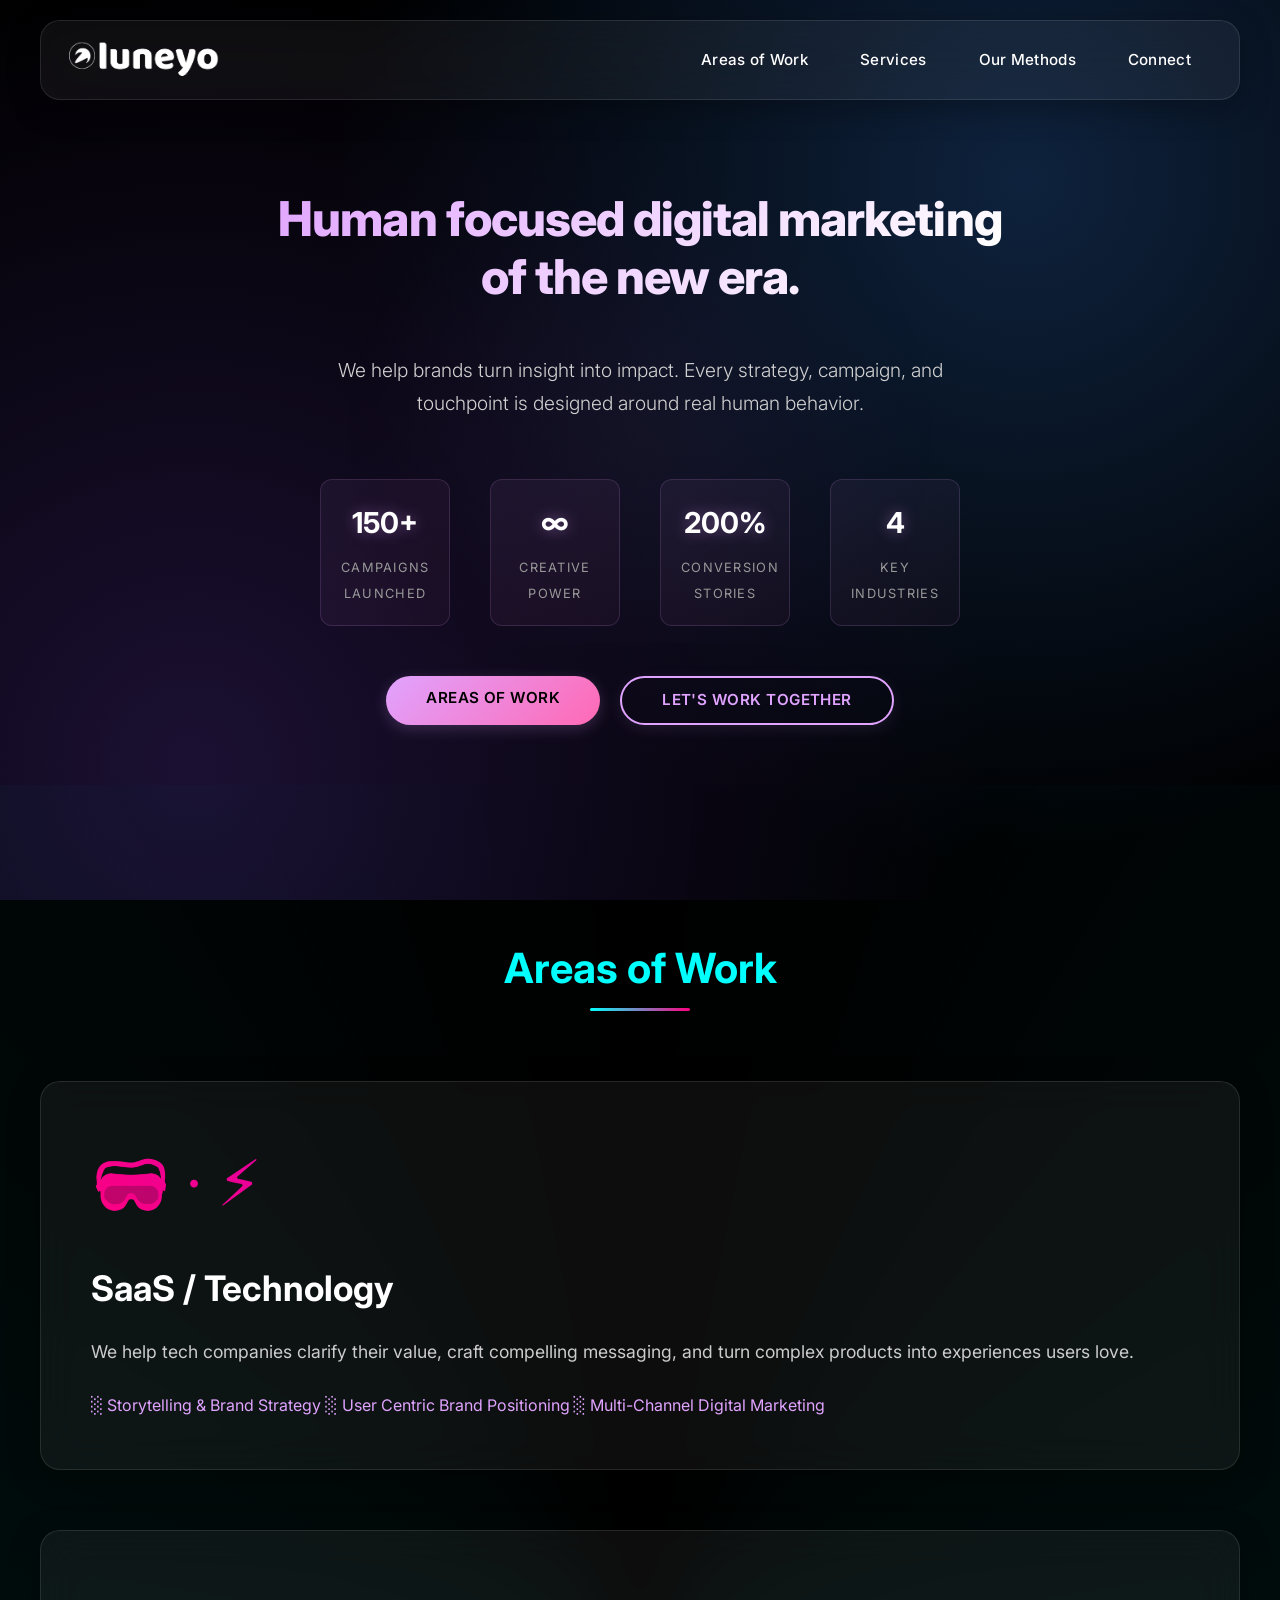
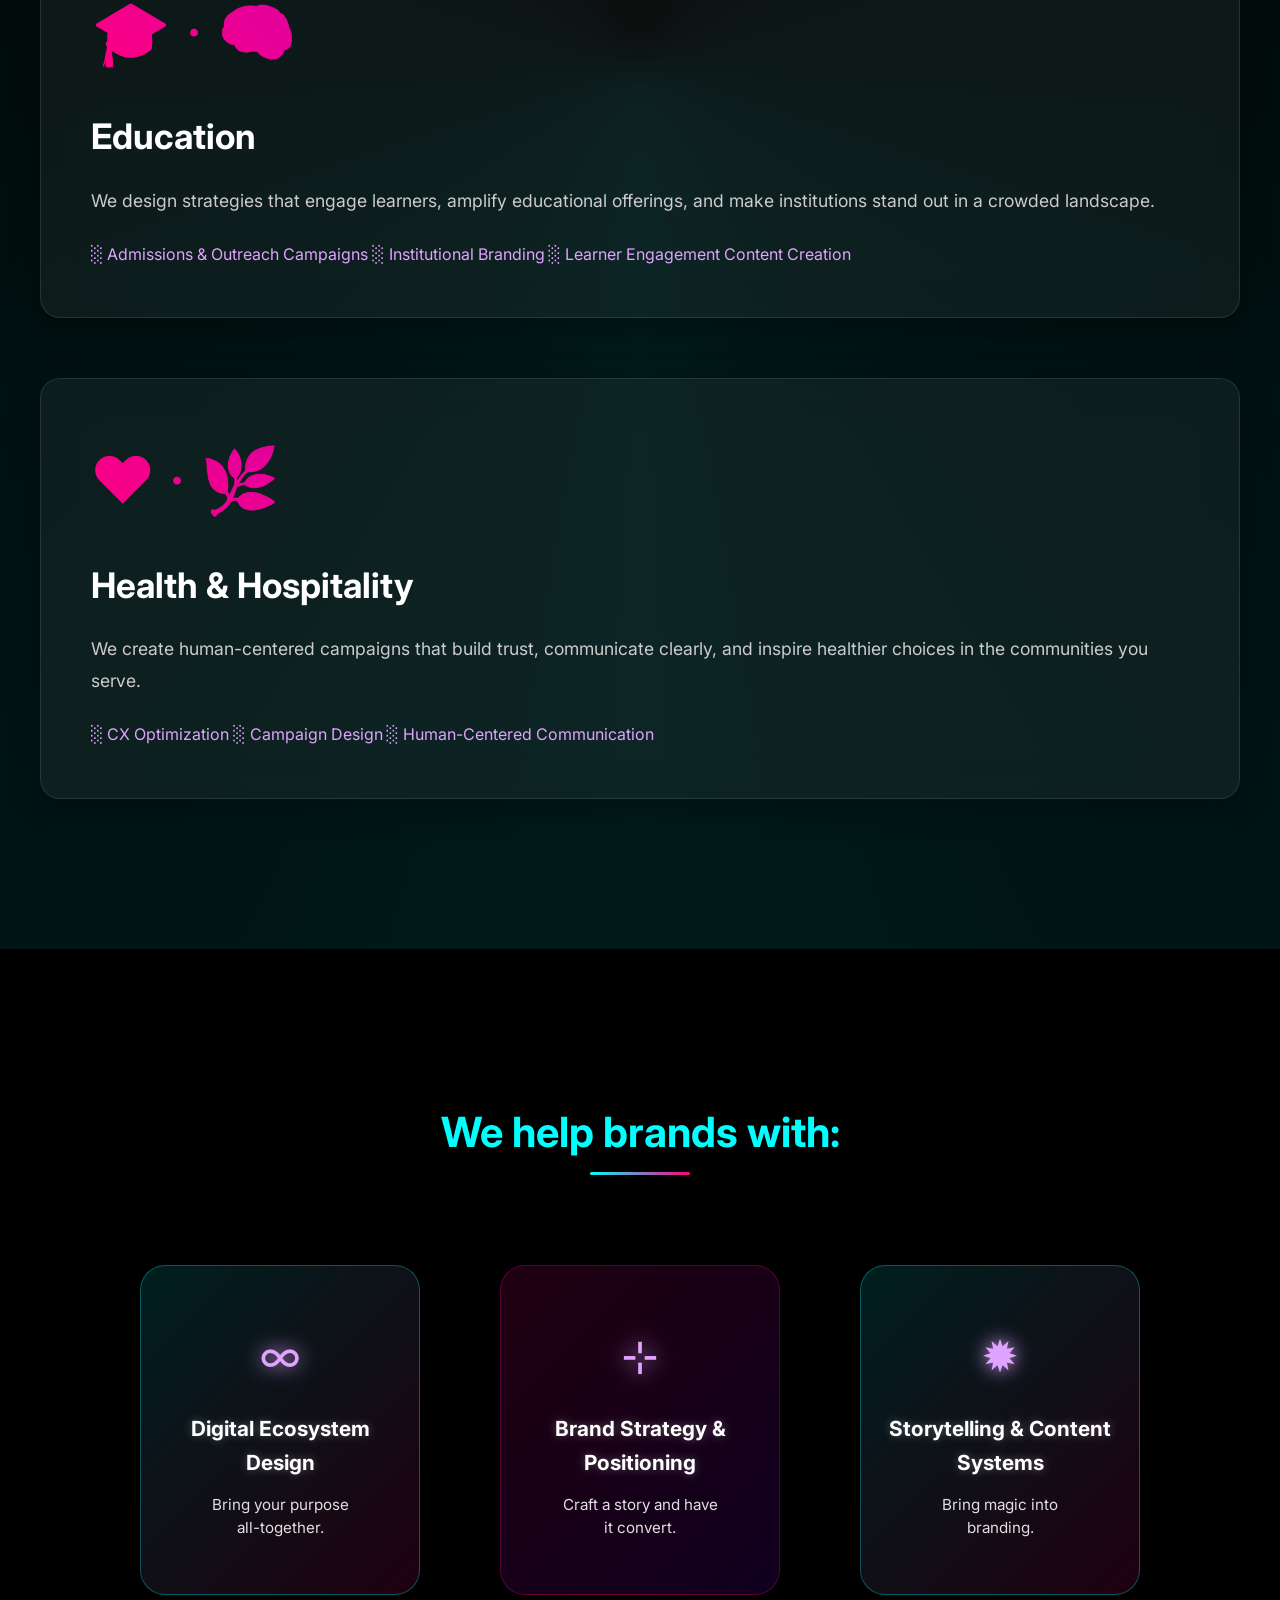
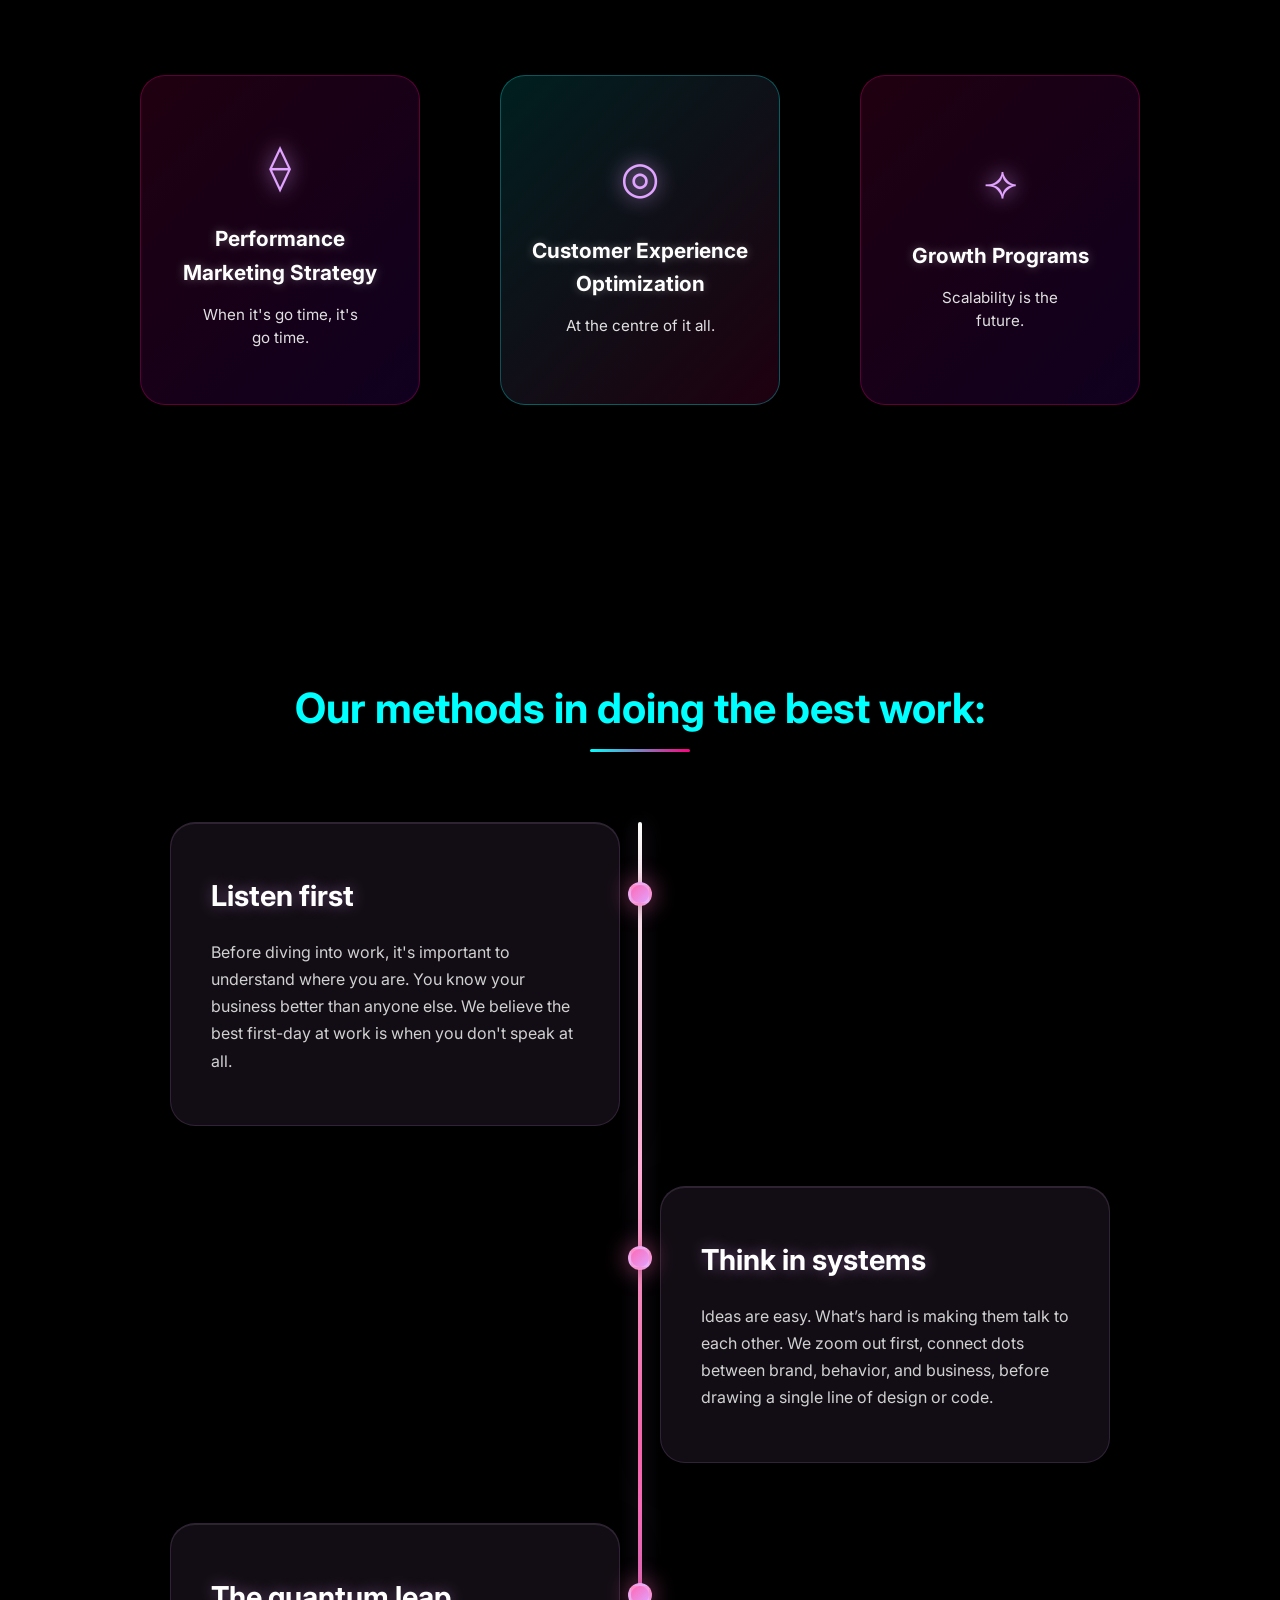
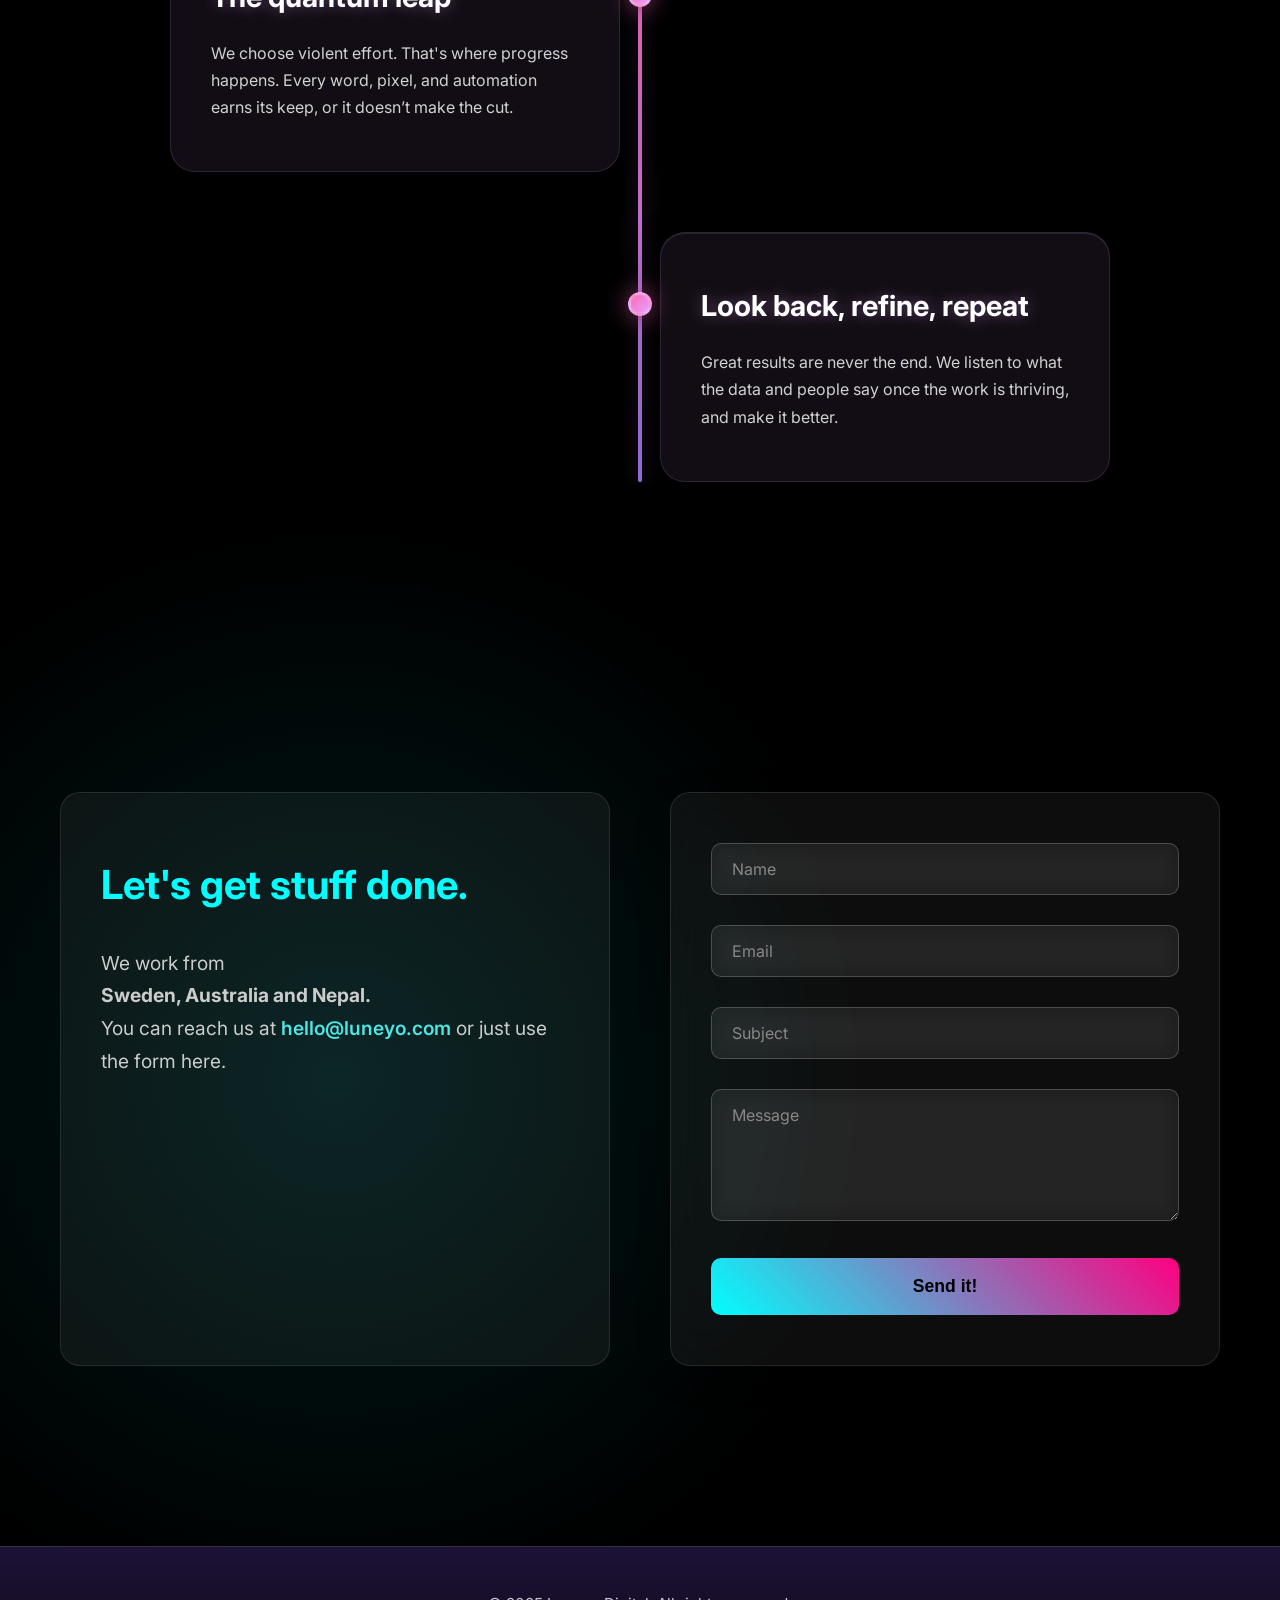
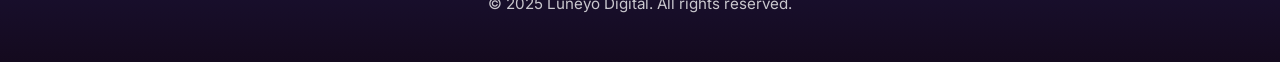
==== index.html @ 195b7a07 "Changed width size and top padding for hero section" ====
<!DOCTYPE html>
<html lang="en">
<head>
    <meta charset="UTF-8">
    <meta name="viewport" content="width=device-width, initial-scale=1.0">
    <title>Luneyo Digital</title>
    <link rel="icon" type="image/png" href="images/luneyo-logomark.png">
    <link rel="preconnect" href="https://fonts.googleapis.com">
    <link rel="preconnect" href="https://fonts.gstatic.com" crossorigin>
    <link href="https://fonts.googleapis.com/css2?family=Inter:wght@300;400;500;600;700;800&display=swap" rel="stylesheet">
    <link href="luneyo-css.css" rel="stylesheet">
<!--

    <style>
       
    </style>
</head>
<body>
    <!-- Epic Neural Background -->
    <div class="neural-background"></div>
    

    <!-- Header -->
    <header class="glass">
        <nav>
           <a href="#home" class="logo">
    <img src="images/Luneyowhite-logo.png" alt="Luneyo Logo" class="logo-icon">
</a>
            <ul class="nav-links">
                <li><a href="#features">Areas of Work</a></li>
                <li><a href="#showcase">Services</a></li>
                <li><a href="#timeline">Our Methods</a></li>
                <li><a href="#contact">Connect</a></li>
</ul>
            </ul>
            <div class="mobile-menu-toggle">
                <div class="hamburger-line"></div>
                <div class="hamburger-line"></div>
                <div class="hamburger-line"></div>
            </div>
        </nav>
        <div class="mobile-nav">
            <a href="#features">Neural</a>
            <a href="#showcase">Matrix</a>
            <a href="#timeline">Evolution</a>
            <a href="#contact">Connect</a>
            <a href="https://example.com" target="_blank" class="external-link">External</a>
        </div>
    </header>

    <!-- Section 1: Hero -->
    <section class="hero" id="home">
        <div class="hero-content">
            <h1>Human focused digital marketing of the new era.</h1>
            
            <div class="hero-description">
                <p>
We help brands turn insight into impact. Every strategy, campaign, and touchpoint is designed around real human behavior.</p>
            </div>

            <div class="hero-stats">
                <div class="hero-stat">
                    <span class="hero-stat-number">150+</span>
                    <span class="hero-stat-label">Campaigns Launched</span>
                </div>
                <div class="hero-stat">
                    <span class="hero-stat-number">∞</span>
                    <span class="hero-stat-label">Creative Power</span>
                </div>
                <div class="hero-stat">
                    <span class="hero-stat-number">200%</span>
                    <span class="hero-stat-label">Conversion Stories</span>
                </div>
                <div class="hero-stat">
                    <span class="hero-stat-number">4</span>
                    <span class="hero-stat-label">Key Industries</span>
                </div>
            </div>
            
            <div class="cta-buttons">
                <a href="#features" class="cta-button">Areas of Work</a>
                <a href="#showcase" class="cta-button secondary">Let's Work Together</a>
            </div>
        </div>
    </section>

    <!-- Section 2: Diagonal Features -->
    <section class="features" id="features">
        <div class="features-container">
            <h2 class="section-title">Areas of Work</h2>
            <div class="diagonal-grid">
                <div class="feature-row">
                    <div class="feature-content glass">
                        <div class="feature-icon">🥽 · ⚡</div>
                        <h3>SaaS / Technology</h3>
                        <p>We help tech companies clarify their value, craft compelling messaging, and turn complex products into experiences users love.</p>
<br>
░ Storytelling & Brand Strategy
░ User Centric Brand Positioning
░ Multi-Channel Digital Marketing</p>
                    </div>
                </div>
                
                <div class="feature-row">
                    <div class="feature-content glass">
                        <div class="feature-icon">🎓 · 🧠</div>
                        <h3>Education</h3>
                        <p>We design strategies that engage learners, amplify educational offerings, and make institutions stand out in a crowded landscape.</p>
<br>
░ Admissions & Outreach Campaigns
░ Institutional Branding
░ Learner Engagement Content Creation</p>
                    </div>
                </div>
                
                <div class="feature-row">
                    <div class="feature-content glass">
                        <div class="feature-icon">❤️ · 🌿</div>
                        <h3>Health & Hospitality</h3>
                        <p>We create human-centered campaigns that build trust, communicate clearly, and inspire healthier choices in the communities you serve.</p>
                    <br>
░ CX Optimization
░ Campaign Design
░ Human-Centered Communication</p>
                    </div>
                </div>
            </div>
        </div>
    </section>

    <!-- Section 3: Hexagonal Showcase -->
    <section class="showcase" id="showcase">
        <h2 class="section-title">We help brands with:</h2>
        <div class="hexagon-container">
            <div class="hexagon">
                <div class="hexagon-inner glass">
                    <div class="hexagon-icon">∞</div>
                    <h4>Digital Ecosystem Design</h4>
                    <p>Bring your purpose all-together.</p>
                </div>
            </div>
            <div class="hexagon">
                <div class="hexagon-inner glass">
                    <div class="hexagon-icon">⊹</div>
                    <h4>Brand Strategy & Positioning</h4>
                    <p>Craft a story and have it convert.</p>
                </div>
            </div>
            <div class="hexagon">
                <div class="hexagon-inner glass">
                    <div class="hexagon-icon">✹</div>
                    <h4>Storytelling & Content Systems</h4>
                    <p>Bring magic into branding.</p>
                </div>
            </div>
            <div class="hexagon">
                <div class="hexagon-inner glass">
                    <div class="hexagon-icon">⟠</div>
                    <h4>Performance Marketing Strategy</h4>
                    <p>When it's go time, it's go time.</p>
                </div>
            </div>
            <div class="hexagon">
                <div class="hexagon-inner glass">
                    <div class="hexagon-icon">◎</div>
                    <h4>Customer Experience Optimization</h4>
                    <p>At the centre of it all.</p>
                </div>
            </div>
            <div class="hexagon">
                <div class="hexagon-inner glass">
                    <div class="hexagon-icon">⟢</div>
                    <h4>Growth Programs</h4>
                    <p>Scalability is the future.</p>
                </div>
            </div>
        </div>
    </section>

    <!-- Section 4: Timeline -->
    <section class="timeline" id="timeline">
        <h2 class="section-title">Our methods in doing the best work:</h2>
        <div class="timeline-container">
            <div class="timeline-line"></div>
            
            <div class="timeline-item">
                <div class="timeline-content glass">
                    <div class="timeline-year">Listen first</div>
                
                    <p>Before diving into work, it's important to understand where you are. You know your business better than anyone else. We believe the best first-day at work is when you don't speak at all.</p>
                </div>
                <div class="timeline-dot"></div>
            </div>
            
            <div class="timeline-item">
                <div class="timeline-content glass">
                    <div class="timeline-year">Think in systems</div>
                    <p>Ideas are easy. What’s hard is making them talk to each other. We zoom out first, connect dots between brand, behavior, and business, before drawing a single line of design or code.</p>
                </div>
                <div class="timeline-dot"></div>
            </div>
            
            <div class="timeline-item">
                <div class="timeline-content glass">
                    <div class="timeline-year">The quantum leap</div>
                    <p>We choose violent effort. That's where progress happens. Every word, pixel, and automation earns its keep, or it doesn’t make the cut.</p>
                </div>
                <div class="timeline-dot"></div>
            </div>
            
            <div class="timeline-item">
                <div class="timeline-content glass">
                    <div class="timeline-year">Look back, refine, repeat</div>
                    <p>Great results are never the end. We listen to what the data and people say once the work is thriving, and make it better.</p>
                </div>
                <div class="timeline-dot"></div>
            </div>
        </div>
    </section>

  <!-- Contact -->
  <section class="contact" id="contact">
    <div class="contact-container">
      
      <div class="contact-info glass">
        <h3>Let's get stuff done.</h3>
        <p>
          We work from <br><b>Sweden, Australia and Nepal.</b><br>
          You can reach us at 
          <b><a href="mailto:hello@luneyo.com" style="color:#4ee5e5;text-decoration:none;font-weight:600;">hello@luneyo.com</a></b> 
          or just use the form here.
        </p>
      </div>

      <div class="contact-form glass">
        <form id="contactForm" action="https://formsubmit.co/hello@luneyo.com" method="POST">
          <input type="hidden" name="_captcha" value="false">
          <input type="hidden" name="_template" value="table">
          <input type="hidden" name="_subject" value="New Message from Luneyo Website">

          <div class="form-group">
            <input type="text" name="name" placeholder="Name" required>
          </div>
          <div class="form-group">
            <input type="email" name="email" placeholder="Email" required>
          </div>
          <div class="form-group">
            <input type="text" name="subject" placeholder="Subject">
          </div>
          <div class="form-group">
            <textarea name="message" rows="5" placeholder="Message" required></textarea>
          </div>

          <button type="submit" class="submit-btn">Send it!</button>
        </form>

        <p id="thankYouMessage" style="display:none;margin-top:20px;color:#00ffff;font-weight:500;">
          Thank you for messaging us. We'll get back to you as fast as we can.
        </p>
      </div>
    </div>
  </section>

  <!-- Footer -->
  <footer class="clean-footer">
    <p>&copy; 2025 Luneyo Digital. All rights reserved.</p>
  </footer>

  <script src="luneyo-scripts.js"></script>

  <script>
    const form = document.getElementById("contactForm");
    const thankYou = document.getElementById("thankYouMessage");
    const sendBtn = document.querySelector(".submit-btn");

    form.addEventListener("submit", async (e) => {
      e.preventDefault();
      const data = new FormData(form);
      const action = form.getAttribute("action");
      const glassPanel = form.closest(".glass");

      // Pulse animation
      glassPanel.classList.add("pulse");
      setTimeout(() => glassPanel.classList.remove("pulse"), 400);

      try {
        await fetch(action, { method: "POST", body: data });
        form.reset();
        form.style.visibility = "hidden";
        form.style.opacity = "0";
        thankYou.style.display = "block";

        // Revert back after 5 seconds
        setTimeout(() => {
          thankYou.style.display = "none";
          form.style.visibility = "visible";
          form.style.opacity = "1";
        }, 5000);
      } catch (err) {
        sendBtn.innerHTML = "Error. Try again.";
        setTimeout(() => (sendBtn.innerHTML = "Send it!"), 3000);
      }
    });
  </script>
</body>
</html>
---- luneyo-css.css ----
@charset "utf-8";
/* CSS Document */
 * {
     margin: 0;
     padding: 0;
     box-sizing: border-box;
}
 body {
     font-family: 'Inter', 'Segoe UI', -apple-system, BlinkMacSystemFont, system-ui, sans-serif;
     background: #000;
     color: #e0a3ff;
     overflow-x: hidden;
     min-height: 100vh;
     font-weight: 400;
     line-height: 1.6;
     -webkit-font-smoothing: antialiased;
     -moz-osx-font-smoothing: grayscale;
}
/* Enhanced background colors - Purple/Pink/Green palette */
 .neural-background {
     position: fixed;
     top: 0;
     left: 0;
     width: 100%;
     height: 100%;
     z-index: -2;
     background: radial-gradient(circle at 15% 85%, rgba(30, 18, 56, 0.9) 0%, transparent 60%),
            radial-gradient(circle at 80% 20%, rgba(16, 38, 68, 0.9) 0%, transparent 55%),
            linear-gradient(135deg, #000000 0%, #000000 40%, #000000 100%);

     animation: backgroundPulse 14s ease-in-out infinite;
}
 @keyframes backgroundPulse {
     0%, 100% {
         filter: brightness(0.9) saturate(1.4) hue-rotate(0deg);
    }
     33% {
         filter: brightness(1.1) saturate(1.7) hue-rotate(15deg);
    }
     66% {
         filter: brightness(1.0) saturate(1.5) hue-rotate(-10deg);
    }
}
/* Floating geometric shapes */
 .geometric-shapes {
     position: fixed;
     top: 0;
     left: 0;
     width: 100%;
     height: 100%;
     z-index: -1;
     overflow: hidden;
}
 .shape {
     position: absolute;
     border: 1px solid rgba(0, 255, 255, 0.3);
     animation: floatShape 20s linear infinite;
}
 .shape:nth-child(1) {
     width: 100px;
     height: 100px;
     left: 10%;
     animation-delay: 0s;
     border-color: rgba(255, 105, 180, 0.4);
}
 .shape:nth-child(2) {
     width: 60px;
     height: 60px;
     left: 70%;
     animation-delay: -5s;
     border-radius: 50%;
     border-color: rgba(147, 112, 219, 0.4);
}
 .shape:nth-child(3) {
     width: 80px;
     height: 80px;
     left: 30%;
     animation-delay: -10s;
     transform: rotate(45deg);
     border-color: rgba(224, 163, 255, 0.4);
}
 .shape:nth-child(4) {
     width: 120px;
     height: 120px;
     left: 50%;
     animation-delay: -15s;
     clip-path: polygon(50% 0%, 0% 100%, 100% 100%);
     background: linear-gradient(45deg, rgba(255, 105, 180, 0.1), transparent);
}
 @keyframes floatShape {
     from {
         transform: translateY(100vh) rotate(0deg);
         opacity: 0;
    }
     10%, 90% {
         opacity: 1;
    }
     to {
         transform: translateY(-100px) rotate(360deg);
         opacity: 0;
    }
}
/* Neural network lines */
 .neural-lines {
     position: fixed;
     top: 0;
     left: 0;
     width: 100%;
     height: 100%;
     z-index: -1;
}
 .neural-line {
     position: absolute;
     background: linear-gradient(90deg, transparent, #00ffff, transparent);
     height: 1px;
     animation: neuralPulse 3s ease-in-out infinite;
}
 .neural-line:nth-child(1) {
     top: 20%;
     left: 0;
     width: 100%;
     background: linear-gradient(90deg, transparent, #e0a3ff, transparent);
     animation-delay: 0s;
}
 .neural-line:nth-child(2) {
     top: 60%;
     left: 0;
     width: 100%;
     background: linear-gradient(90deg, transparent, #ff69b4, transparent);
     animation-delay: -1s;
}
 .neural-line:nth-child(3) {
     top: 40%;
     left: 0;
     width: 100%;
     background: linear-gradient(90deg, transparent, #9370db, transparent);
     animation-delay: -2s;
}
 @keyframes neuralPulse {
     0%, 100% {
         opacity: 0.2;
         transform: scaleX(0.5);
    }
     50% {
         opacity: 1;
         transform: scaleX(1);
    }
}
/* Glassmorphism styles */
 .glass {
     background: rgba(255, 255, 255, 0.05);
     backdrop-filter: blur(20px);
     border: 1px solid rgba(255, 255, 255, 0.1);
     border-radius: 20px;
     box-shadow: 0 8px 32px rgba(0, 0, 0, 0.3);
}
 .glass-strong {
     background: rgba(255, 255, 255, 0.1);
     backdrop-filter: blur(25px);
     border: 1px solid rgba(255, 255, 255, 0.2);
     border-radius: 25px;
     box-shadow: 0 12px 40px rgba(0, 0, 0, 0.4);
}
/* Enhanced Header */
 header {
     position: fixed;
     top: 20px;
     left: 50%;
     transform: translateX(-50%);
     z-index: 100;
     width: 96%;
     max-width: 1200px;
     padding: 10px 28px;
     transition: all 0.4s cubic-bezier(0.4, 0, 0.2, 1);
     background: rgba(224, 163, 255, 0.08);
     backdrop-filter: blur(25px);
     border: 1px solid rgba(224, 163, 255, 0.15);
     border-radius: 25px;
     box-shadow: 0 8px 32px rgba(0, 0, 0, 0.3), inset 0 1px 0 rgba(255, 255, 255, 0.1);
}
 header.scrolled {
     background: rgba(224, 163, 255, 0.12);
     backdrop-filter: blur(30px);
     border-color: rgba(224, 163, 255, 0.2);
     box-shadow: 0 12px 40px rgba(0, 0, 0, 0.4), inset 0 1px 0 rgba(255, 255, 255, 0.15), 0 0 0 1px rgba(224, 163, 255, 0.1);
}
 nav {
     display: flex;
     justify-content: space-between;
     align-items: center;
}
 .logo {
     display: flex;
     align-items: center;
     gap: 12px;
     font-size: 28px;
     font-weight: bold;
     background: linear-gradient(45deg, #e0a3ff, #ff69b4);
     -webkit-background-clip: text;
     background-clip: text;
     -webkit-text-fill-color: transparent;
     text-decoration: none;
     animation: logoGlow 3s ease-in-out infinite;
     transition: all 0.3s ease;
}
 .logo:hover {
     transform: scale(1.05);
}
 .logo-icon {
     width: 150px;
     height: auto;
     margin-top: 6px;
}
 @keyframes logoGlow {
     0%, 100% {
         filter: drop-shadow(0 0 10px #e0a3ff);
    }
     50% {
         filter: drop-shadow(0 0 20px #ff69b4);
    }
}
 .nav-links {
     display: flex;
     list-style: none;
     gap: 12px;
}
 .nav-links a {
     color: #ffffff;
     text-decoration: none;
     transition: all 0.4s cubic-bezier(0.4, 0, 0.2, 1);
     position: relative;
     padding: 12px 20px;
     border-radius: 15px;
     font-size: 0.95rem;
     font-weight: 500;
     letter-spacing: 0.02em;
}
 .nav-links a.active {
     color: #e0a3ff;
     background: linear-gradient(135deg, rgba(224, 163, 255, 0.15), rgba(255, 105, 180, 0.1));
     box-shadow: 0 0 20px rgba(224, 163, 255, 0.4), inset 0 1px 0 rgba(255, 255, 255, 0.2), 0 4px 15px rgba(224, 163, 255, 0.2);
     border: 1px solid rgba(224, 163, 255, 0.3);
     text-shadow: 0 0 10px rgba(224, 163, 255, 0.8);
     transform: translateY(-1px);
}
 .nav-links a.active::after {
     content: '';
     position: absolute;
     top: -2px;
     left: -2px;
     right: -2px;
     bottom: -2px;
     background: linear-gradient(45deg, #e0a3ff, #ff69b4, #9370db, #e0a3ff);
     background-size: 400% 400%;
     border-radius: 17px;
     z-index: -2;
     animation: borderGlow 3s ease infinite;
}
.nav-links a.external-link::after {
    content: " ↗";
    font-size: 0.8em;
    vertical-align: super;
}
 @keyframes borderGlow {
     0% {
         background-position: 0% 50%;
    }
     50% {
         background-position: 100% 50%;
    }
     100% {
         background-position: 0% 50%;
    }
}
/* Mobile Menu */
 .mobile-menu-toggle {
     display: none;
     flex-direction: column;
     cursor: pointer;
     padding: 8px;
     border-radius: 8px;
     background: rgba(255, 255, 255, 0.05);
     border: 1px solid rgba(255, 255, 255, 0.1);
     transition: all 0.3s ease;
}
 .mobile-menu-toggle:hover {
     background: rgba(224, 163, 255, 0.1);
     box-shadow: 0 0 15px rgba(224, 163, 255, 0.3);
}
/* Mobile menu active state */
.mobile-nav a.active {
    background: linear-gradient(135deg, rgba(224, 163, 255, 0.2), rgba(255, 105, 180, 0.15));
    color: #e0a3ff;
    border: 1px solid rgba(224, 163, 255, 0.4);
    box-shadow: 
        0 0 25px rgba(224, 163, 255, 0.3),
        inset 0 1px 0 rgba(255, 255, 255, 0.1);
    transform: translateY(-2px);
    text-shadow: 0 0 10px rgba(224, 163, 255, 0.6);
}
 .hamburger-line {
     width: 25px;
     height: 3px;
     background: linear-gradient(45deg, #e0a3ff, #ff69b4);
     margin: 3px 0;
     border-radius: 2px;
     transition: all 0.3s ease;
}
 .mobile-menu-toggle.active .hamburger-line:nth-child(1) {
     transform: rotate(45deg) translate(9px, 9px);
}
 .mobile-menu-toggle.active .hamburger-line:nth-child(2) {
     opacity: 0;
}
 .mobile-menu-toggle.active .hamburger-line:nth-child(3) {
     transform: rotate(-45deg) translate(7px, -6px);
}
 .mobile-nav {
     position: fixed;
     top: 90px;
     left: 50%;
     transform: translateX(-50%);
     width: 90%;
     max-width: 400px;
     background: rgba(0, 0, 0, 0.95);
     backdrop-filter: blur(25px);
     border: 1px solid rgba(255, 255, 255, 0.2);
     border-radius: 20px;
     padding: 30px;
     display: none;
     flex-direction: column;
     gap: 20px;
     box-shadow: 0 20px 60px rgba(0, 0, 0, 0.8);
}
 .mobile-nav.active {
     display: flex;
     animation: slideDown 0.3s ease-out;
}
 @keyframes slideDown {
     from {
         opacity: 0;
         transform: translateX(-50%) translateY(-20px);
    }
     to {
         opacity: 1;
         transform: translateX(-50%) translateY(0);
    }
}
 .mobile-nav a {
     color: #ffffff;
     text-decoration: none;
     padding: 15px 20px;
     border-radius: 12px;
     background: rgba(255, 255, 255, 0.05);
     border: 1px solid rgba(255, 255, 255, 0.1);
     text-align: center;
     font-size: 1.1rem;
     transition: all 0.3s ease;
}
 .mobile-nav a:hover {
     background: rgba(224, 163, 255, 0.1);
     color: #e0a3ff;
     box-shadow: 0 0 20px rgba(224, 163, 255, 0.3);
     transform: translateY(-2px);
}
/* Section 1: Modern Redesigned Hero */
 .hero {
     display: flex;
     align-items: center;
     justify-content: center;
     text-align: center;
     position: relative;
     overflow: hidden;
}
 .hero::before {
     content: '';
     position: absolute;
     top: 50%;
     left: 50%;
     width: 60%;
     height: 60%;
     background: radial-gradient(circle, rgba(224, 163, 255, 0.04) 0%, transparent 70%);
     transform: translate(-50%, -50%);
     animation: heroGlow 10s ease-in-out infinite;
     z-index: -1;
}
 @keyframes heroGlow {
     0%, 100% {
         transform: translate(-50%, -50%) scale(1) rotate(0deg);
         opacity: 0.6;
    }
     50% {
         transform: translate(-50%, -50%) scale(1.3) rotate(180deg);
         opacity: 1;
    }
}
 .hero-content {
     max-width: 850px;
     padding: 60px 40px;
	 margin-top: 50px;
     animation: heroAppear 2.5s ease-out;
     position: relative;
     background: none;
     backdrop-filter: none;
     border: none;
     box-shadow: none;
     border-radius: 0;
}
 @keyframes heroAppear {
     from {
         opacity: 0;
         transform: translateY(60px) scale(0.96);
    }
     to {
         opacity: 1;
         transform: translateY(0) scale(1);
    }
}
 .hero-subtitle {
     font-size: 0.9rem;
     color: #e0a3ff;
     margin-bottom: 25px;
     opacity: 0;
     animation: slideInFromLeft 1.2s ease 0.3s forwards;
     text-transform: uppercase;
     letter-spacing: 0.4em;
     position: relative;
     display: inline-block;
     font-weight: 300;
}
 .hero-subtitle::before, .hero-subtitle::after {
     content: '';
     position: absolute;
     top: 50%;
     width: 40px;
     height: 1px;
     background: linear-gradient(90deg, transparent, #e0a3ff, transparent);
     animation: linePulse 3s ease infinite;
}
 .hero-subtitle::before {
     left: -60px;
}
 .hero-subtitle::after {
     right: -60px;
}
 @keyframes linePulse {
     0%, 100% {
         opacity: 0.4;
         transform: scaleX(0.8);
    }
     50% {
         opacity: 1;
         transform: scaleX(1.2);
    }
}
 @keyframes slideInFromLeft {
     from {
         opacity: 0;
         transform: translateX(-40px);
    }
     to {
         opacity: 1;
         transform: translateX(0);
    }
}
 .hero h1 {
     font-size: clamp(2rem, 5vw, 3rem);
     margin-bottom: 30px;
     background: linear-gradient(135deg, #e0a3ff 0%, #ffffff 30%, #ffffff 60%, #e0a3ff 100%);
     background-size: 300% 300%;
     -webkit-background-clip: text;
     background-clip: text;
     -webkit-text-fill-color: transparent;
     animation: modernGradient 8s ease infinite;
     line-height: 1.1;
     letter-spacing: -0.02em;
     font-weight: 800;
     text-shadow: none;
     opacity: 0;
     animation: slideInFromRight 1.2s ease 0.6s forwards, modernGradient 8s ease 0.6s infinite;
      line-height: 1.22;            /* more headroom for descenders */
  padding-bottom: 0.15em;       /* tiny buffer below text line */
  overflow: visible;            /* make sure the element itself can show it */
  transform: translateZ(0);     /* nudge WebKit to re-rasterize properly */
  -webkit-text-stroke: 0 transparent; /* reduces rare clipping with bg-clip */
}
 @keyframes modernGradient {
     0% {
         background-position: 0% 50%;
    }
     50% {
         background-position: 100% 50%;
    }
     100% {
         background-position: 0% 50%;
    }
}
 @keyframes slideInFromRight {
     from {
         opacity: 0;
         transform: translateX(40px);
    }
     to {
         opacity: 1;
         transform: translateX(0);
    }
}
 .hero-description {
     max-width: 700px;
     margin: 40px auto 50px;
     opacity: 0;
     animation: fadeInScale 1.2s ease 0.9s forwards;
     text-align: center;
}
 .hero-description p {
     font-size: 1.2rem;
     color: #d1d1d1;
     line-height: 1.7;
     margin-bottom: 0;
     font-weight: 300;
}
 @keyframes fadeInScale {
     from {
         opacity: 0;
         transform: scale(0.95);
    }
     to {
         opacity: 1;
         transform: scale(1);
    }
}
 .hero-stats {
     display: grid;
     grid-template-columns: repeat(auto-fit, minmax(120px, 1fr));
     gap: 40px;
     margin: 60px auto 50px;
     max-width: 640px;
     opacity: 0;
     animation: slideUpStagger 1.2s ease 1.2s forwards;
}
 .hero-stat {
     text-align: center;
     position: relative;
     padding: 20px;
     background: linear-gradient(135deg, rgba(224, 163, 255, 0.06), rgba(255, 105, 180, 0.04));
     border: 1px solid rgba(224, 163, 255, 0.15);
     border-radius: 12px;
     transition: all 0.4s cubic-bezier(0.4, 0, 0.2, 1);
     backdrop-filter: blur(10px);
}
 .hero-stat:hover {
     transform: translateY(-8px) scale(1.05);
     border-color: rgba(255, 105, 180, 0.3);
     box-shadow: 0 20px 40px rgba(224, 163, 255, 0.1);
}
 .hero-stat-number {
     font-size: 1.8rem;
     font-weight: 700;
     color: #ffffff;
     display: block;
     text-shadow: 0 0 15px rgba(224, 163, 255, 0.4);
     margin-bottom: 8px;
}
 .hero-stat-label {
     font-size: 0.8rem;
     color: #999;
     text-transform: uppercase;
     letter-spacing: 0.1em;
     font-weight: 400;
}
 @keyframes slideUpStagger {
     from {
         opacity: 0;
         transform: translateY(30px);
    }
     to {
         opacity: 1;
         transform: translateY(0);
    }
}
 .cta-buttons {
     display: flex;
     gap: 20px;
     justify-content: center;
     flex-wrap: wrap;
     opacity: 0;
     animation: buttonSlideUp 1.2s ease 1.5s forwards;
}
 @keyframes buttonSlideUp {
     from {
         opacity: 0;
         transform: translateY(20px);
    }
     to {
         opacity: 1;
         transform: translateY(0);
    }
}
 .cta-button {
     display: inline-block;
     padding: 10px 40px;
     background: linear-gradient(135deg, #e0a3ff, #ff69b4);
     color: #000;
     text-decoration: none;
     border-radius: 50px;
     font-weight: 600;
     font-size: 0.95rem;
     transition: all 0.4s cubic-bezier(0.4, 0, 0.2, 1);
     position: relative;
     overflow: hidden;
     text-transform: uppercase;
     letter-spacing: 0.03em;
     box-shadow: 0 4px 15px rgba(224, 163, 255, 0.2);
}
 .cta-button.secondary {
     background: transparent;
     border: 2px solid #e0a3ff;
     color: #e0a3ff;
     box-shadow: 0 4px 15px rgba(224, 163, 255, 0.1);
}
 .cta-button:hover {
     transform: translateY(-4px) scale(1.02);
     box-shadow: 0 12px 30px rgba(224, 163, 255, 0.3);
}
 .cta-button.secondary:hover {
     background: rgba(224, 163, 255, 0.08);
     box-shadow: 0 12px 30px rgba(224, 163, 255, 0.2);
}
/* Section 2: Diagonal Features */
 .features {
     padding: 150px 0;
     position: relative;
     overflow: hidden;
}
 .features::before {
     content: '';
     position: absolute;
     top: -50%;
     left: -50%;
     width: 200%;
     height: 200%;
     background: conic-gradient(from 0deg, transparent, rgba(0, 255, 255, 0.1), transparent);
     animation: rotate 20s linear infinite;
     z-index: -1;
}
 @keyframes rotate {
     from {
         transform: rotate(0deg);
    }
     to {
         transform: rotate(360deg);
    }
}
 .section-title {
     text-align: center;
     font-size: clamp(1.6rem, 3.8vw, 2.6rem);
     margin-bottom: 80px;
     color: #00ffff;
     position: relative;
}
 .section-title::after {
     content: '';
     position: absolute;
     bottom: -10px;
     left: 50%;
     transform: translateX(-50%);
     width: 100px;
     height: 3px;
     background: linear-gradient(90deg, #00ffff, #ff0080);
     border-radius: 2px;
}
 .features-container {
     max-width: 1240px;
     margin: 0 auto;
     padding: 0 20px;
}
 .diagonal-grid {
     display: flex;
     flex-direction: column;
     gap: 60px;
}
 .feature-row {
     display: flex;
     align-items: center;
     gap: 80px;
     position: relative;
}
 .feature-row:nth-child(even) {
     flex-direction: row-reverse;
}
 .feature-content {
     flex: 1;
     padding: 50px;
     transform: none !important;
     transition: all 0.4s ease;
}
 .feature-content:hover {
     transform: none !important;
     box-shadow: 0 30px 60px rgba(0, 255, 255, 0.2);
}
 .feature-visual {
     flex: 1;
     height: 300px;
     position: relative;
     border-radius: 20px;
     overflow: hidden;
     background-size: cover;
     background-position: center;
     background-repeat: no-repeat;
     transition: all 0.4s ease;
}
 .feature-visual:hover {
     transform: scale(1.05);
     box-shadow: 0 20px 40px rgba(224, 163, 255, 0.3);
}
 .feature-visual::before {
     content: '';
     position: absolute;
     top: 0;
     left: 0;
     right: 0;
     bottom: 0;
     background: linear-gradient(45deg, rgba(224, 163, 255, 0.1), rgba(255, 105, 180, 0.1));
     z-index: 1;
     backdrop-filter: blur(1px);
     transition: all 0.4s ease;
}
 .feature-visual:hover::before {
     background: linear-gradient(45deg, rgba(224, 163, 255, 0.2), rgba(255, 105, 180, 0.2));
}
 .feature-row:nth-child(1) .feature-visual {
     background-image: url('images/industry1.png');
}
 .feature-row:nth-child(2) .feature-visual {
     background-image: url('images/industry2.png');
}
 .feature-row:nth-child(3) .feature-visual {
     background-image: url('images/industry3.png');
}
 .feature-icon {
     font-size: 4rem;
     margin-bottom: 25px;
     background: linear-gradient(45deg, #ff0080, #8000ff);
     -webkit-background-clip: text;
     background-clip: text;
     -webkit-text-fill-color: transparent;
}
 .feature-content h3 {
     font-size: 2.2rem;
     margin-bottom: 20px;
     color: #ffffff;
}
 .feature-content p {
     font-size: 1.1rem;
     color: #cccccc;
     line-height: 1.8;
}
/* Section 3: Enhanced Hexagonal Showcase */
 .showcase {
     padding: 150px 0;
     position: relative;
}
 .hexagon-container {
     display: flex;
     justify-content: center;
     align-items: center;
     flex-wrap: wrap;
     gap: 40px;
     max-width: 1200px;
     margin: 0 auto;
     padding: 0 20px;
}
.hexagon {
    width: 280px;
    height: 330px;
    position: relative;
    margin: 20px;
    transition: all 0.4s ease;
}

.hexagon-inner {
    width: 100%;
    height: 100%;
    border-radius: 25px;
    padding: 50px 25px;
    display: flex;
    flex-direction: column;
    align-items: center;
    justify-content: center;
    text-align: center;
    overflow: hidden;
    transition: all 0.4s ease;
}

/* Glow on hover */
.hexagon:hover .hexagon-inner {
    box-shadow: 0 0 40px rgba(224, 163, 255, 0.45),
                0 0 60px rgba(255, 105, 180, 0.35);
    transform: scale(1.05);
}

.hexagon:nth-child(odd) .hexagon-inner {
    background: linear-gradient(135deg, rgba(0, 255, 255, 0.12), rgba(255, 0, 128, 0.12));
    border: 1px solid rgba(0, 255, 255, 0.3);
}
.hexagon:nth-child(even) .hexagon-inner {
    background: linear-gradient(135deg, rgba(255, 0, 128, 0.12), rgba(128, 0, 255, 0.12));
    border: 1px solid rgba(255, 0, 128, 0.3);
}

.hexagon-icon {
    font-size: 2.8rem;
    margin-bottom: 20px;
    filter: drop-shadow(0 0 10px currentColor);
    transition: all 0.4s ease;
}

.hexagon:hover .hexagon-icon {
    filter: drop-shadow(0 0 25px rgba(255, 105, 180, 0.7));
}

.hexagon h4 {
    font-size: 1.3rem;
    color: #ffffff;
    margin-bottom: 15px;
    font-weight: bold;
    text-shadow: 0 0 10px rgba(255, 255, 255, 0.3);
    transition: all 0.4s ease;
}

.hexagon p {
    font-size: 0.95rem;
    color: #e0e0e0;
    line-height: 1.5;
    max-width: 160px;
    word-wrap: break-word;
    hyphens: auto;
    transition: all 0.4s ease;
}

/* Section 4: Enhanced Timeline */
 .timeline {
     padding: 100px 0;
     position: relative;
}
 .timeline-container {
     max-width: 1100px;
     margin: 0 auto;
     position: relative;
     padding: 0 20px;
}
 .timeline-line {
     position: absolute;
     left: 50%;
     top: 0;
     bottom: 0;
     width: 4px;
     background: linear-gradient(180deg, #ffffff, #ff69b4, #9370db);
     transform: translateX(-50%);
     border-radius: 2px;
     box-shadow: 0 0 20px rgba(224, 163, 255, 0.3);
}
 .timeline-item {
     display: flex;
     justify-content: flex-end;
     padding-right: 60px;
     position: relative;
     margin-bottom: 60px;
}
 .timeline-item:nth-child(even) {
     justify-content: flex-start;
     padding-left: 60px;
     padding-right: 0;
}
 .timeline-content {
     max-width: 450px;
     padding: 50px 40px;
     position: relative;
     transform: perspective(1000px) rotateY(-5deg);
     transition: all 0.4s ease;
     background: rgba(224, 163, 255, 0.08);
     backdrop-filter: blur(25px);
     border: 1px solid rgba(224, 163, 255, 0.15);
     border-radius: 25px;
     box-shadow: 0 12px 40px rgba(0, 0, 0, 0.3), inset 0 1px 0 rgba(255, 255, 255, 0.1);
}
 .timeline-item:nth-child(even) .timeline-content {
     transform: perspective(1000px) rotateY(5deg);
}
 .timeline-content:hover {
     transform: perspective(1000px) rotateY(0deg) translateZ(20px);
     box-shadow: 0 25px 60px rgba(224, 163, 255, 0.2), 0 0 0 1px rgba(224, 163, 255, 0.2), inset 0 1px 0 rgba(255, 255, 255, 0.15);
     border-color: rgba(224, 163, 255, 0.3);
}
 .timeline-dot {
     position: absolute;
     left: 50%;
     top: 60px;
     transform: translateX(-50%);
     width: 24px;
     height: 24px;
     background: linear-gradient(135deg, #ff69b4, #e0a3ff);
     border-radius: 50%;
     box-shadow: 0 0 25px rgba(255, 105, 180, 0.6), 0 4px 15px rgba(0, 0, 0, 0.3);
     z-index: 1;
     border: 3px solid rgba(255, 255, 255, 0.2);
}
 .timeline-year {
     font-size: 1.8rem;
     color: #ffffff;
     margin-bottom: 20px;
     font-weight: bold;
     text-shadow: 0 0 15px rgba(224, 163, 255, 0.4);
}
 .timeline-content h4 {
     font-size: 1.5rem;
     color: #ffffff;
     margin-bottom: 20px;
     font-weight: 600;
}
 .timeline-content p {
     color: #d1d1d1;
     line-height: 1.7;
     font-size: 1rem;
}
/* Section 5: Contact */
 .contact {
     padding: 150px 0;
     position: relative;
}
 .contact-container {
     max-width: 1200px;
     margin: 0 auto;
     padding: 0 20px;
     display: grid;
     grid-template-columns: 1fr 1fr;
     gap: 80px;
     align-items: center;
}
 .contact-info {
     padding: 60px 40px;
     position: relative;
}
 .contact-info::before {
     content: '';
     position: absolute;
     top: -50%;
     left: -50%;
     width: 200%;
     height: 200%;
     background: radial-gradient(circle, rgba(0, 255, 255, 0.1), transparent 70%);
     animation: pulse 4s ease-in-out infinite;
     z-index: -1;
}
 @keyframes pulse {
     0%, 100% {
         transform: scale(1);
         opacity: 0.5;
    }
     50% {
         transform: scale(1.1);
         opacity: 1;
    }
}
 .contact-form {
     padding: 50px 40px;
}
 .form-group {
     margin-bottom: 30px;
     position: relative;
}
 .form-group input, .form-group textarea {
     width: 100%;
     padding: 15px 20px;
     background: rgba(255, 255, 255, 0.05);
     border: 1px solid rgba(255, 255, 255, 0.2);
     border-radius: 10px;
     color: #ffffff;
     font-family: inherit;
     font-size: 1rem;
     backdrop-filter: blur(10px);
     transition: all 0.3s ease;
}
 .form-group input:focus, .form-group textarea:focus {
     outline: none;
     border-color: #00ffff;
     box-shadow: 0 0 20px rgba(0, 255, 255, 0.3);
     background: rgba(255, 255, 255, 0.1);
}
 .form-group input::placeholder, .form-group textarea::placeholder {
     color: #888;
}
 .submit-btn {
     width: 100%;
     padding: 18px;
     background: linear-gradient(45deg, #00ffff, #ff0080);
     border: none;
     border-radius: 10px;
     color: #000;
     font-weight: bold;
     font-size: 1.1rem;
     cursor: pointer;
     transition: all 0.3s ease;
}
 .submit-btn:hover {
     transform: translateY(-3px);
     box-shadow: 0 10px 30px rgba(0, 255, 255, 0.4);
}
 .contact-info h3 {
     font-size: 2.5rem;
     color: #00ffff;
     margin-bottom: 30px;
}
 .contact-info p {
     font-size: 1.2rem;
     color: #cccccc;
     line-height: 1.7;
     margin-bottom: 30px;
}
 .social-links {
     display: flex;
     gap: 20px;
     margin-top: 40px;
}
 .social-links a {
     display: flex;
     align-items: center;
     justify-content: center;
     width: 60px;
     height: 60px;
     border-radius: 15px;
     color: #00ffff;
     text-decoration: none;
     font-size: 1.5rem;
     transition: all 0.3s ease;
     position: relative;
     overflow: hidden;
}
 .social-links a::before {
     content: '';
     position: absolute;
     top: 0;
     left: -100%;
     width: 100%;
     height: 100%;
     background: linear-gradient(90deg, transparent, rgba(0, 255, 255, 0.3), transparent);
     transition: left 0.5s ease;
}
 .social-links a:hover::before {
     left: 100%;
}
 .social-links a:hover {
     transform: translateY(-5px) scale(1.1);
     box-shadow: 0 10px 25px rgba(0, 255, 255, 0.4);
}
/* Footer */
 footer {
     text-align: center;
     padding: 60px 20px 40px;
     border-top: 1px solid rgba(224, 163, 255, 0.2);
     background: rgba(0, 0, 0, 0.5);
     backdrop-filter: blur(20px);
}
 .footer-content {
     max-width: 1200px;
     margin: 0 auto;
}
 .footer-links {
     display: flex;
     justify-content: center;
     gap: 30px;
     margin-bottom: 30px;
     flex-wrap: wrap;
}
 .footer-links a {
     color: #cccccc;
     text-decoration: none;
     font-size: 0.9rem;
     transition: all 0.3s ease;
     position: relative;
     padding: 8px 0;
}
 .footer-links a:hover {
     color: #e0a3ff;
     text-shadow: 0 0 10px rgba(224, 163, 255, 0.5);
}
 .footer-links a::after {
     content: '';
     position: absolute;
     bottom: 0;
     left: 0;
     width: 0;
     height: 1px;
     background: linear-gradient(90deg, #e0a3ff, #ff69b4);
     transition: width 0.3s ease;
}
 .footer-links a:hover::after {
     width: 100%;
}
 .footer-copyright {
     color: #888;
     font-size: 0.9rem;
     margin-bottom: 15px;
}
 .footer-design {
     color: #666;
     font-size: 0.85rem;
     margin-top: 20px;
}
 .footer-design a {
     color: #e0a3ff;
     text-decoration: none;
     transition: all 0.3s ease;
}
 .footer-design a:hover {
     color: #ff69b4;
     text-shadow: 0 0 8px rgba(255, 105, 180, 0.5);
}
/* Mobile Responsiveness */
 @media (max-width: 1024px) {
	 .feature-row {
        flex-direction: column;
        gap: 40px;
		min-height: 720px;
    }

    .feature-row:nth-child(even) {
        flex-direction: column;
    }
	.feature-content {
    	flex: 0;
	}
    .feature-visual {
        height: 250px; /* Adjust the height for mobile view */
        width: 100%;
    }
     .contact-container {
         grid-template-columns: 1fr;
         gap: 40px;
    }

     .timeline-line {
         left: 30px;
    }
     .timeline-item, .timeline-item:nth-child(even) {
         justify-content: flex-start;
         padding-left: 80px;
         padding-right: 0;
    }
     .timeline-dot {
         left: 30px;
    }
     .timeline-content {
         max-width: 100%;
    }
}

@media (max-width: 1000px) {
    .nav-links {
        display: none;
    }

    .mobile-menu-toggle {
        display: flex;
    }
}
 @media (max-width: 768px) {
     .hero-content {
         padding: 40px 20px;
    }
     .hero h1 {
         font-size: clamp(1.8rem, 8vw, 3rem);
             line-height: 1.15;
             overflow: visible;
    }
     .hero-description p {
         font-size: 1.1rem;
    }
     .hero-stats {
         grid-template-columns: repeat(2, 1fr);
         gap: 20px;
         margin: 40px auto 35px;
    }
     .hero-stat {
         padding: 15px;
    }
     .hero-stat-number {
         font-size: 1.5rem;
    }
     .hero-subtitle::before, .hero-subtitle::after {
         width: 25px;
    }
     .hero-subtitle::before {
         left: -35px;
    }
     .hero-subtitle::after {
         right: -35px;
    }
     .cta-buttons {
         flex-direction: column;
         align-items: center;
         gap: 15px;
    }
     .cta-button {
         width: 100%;
         max-width: 280px;
         text-align: center;
    }
    /* Update the existing hexagon styles for mobile */
    .hexagon {
        width: 280px;  /* Increased from 180px */
        height: 320px; /* Increased from 200px */
        margin: 30px auto; /* Center and add more spacing */
    }
    
    .hexagon-inner {
        padding: 60px 35px; /* More padding for larger content area */
    }
    
    .hexagon-icon {
        font-size: 3.5rem; /* Larger icon */
        margin-bottom: 25px;
    }
    
    .hexagon h4 {
        font-size: 1.6rem; /* Larger heading */
        margin-bottom: 20px;
    }
    
    .hexagon p {
        font-size: 1.1rem; /* Larger text */
        max-width: 200px; /* More width for text */
        line-height: 1.6;
    }
    
    .hexagon-container {
        gap: 20px; /* Reduce gap since boxes are larger */
    }
     .section-title {
         margin-bottom: 60px;
    }
     .features, .showcase, .timeline, .contact {
         padding: 80px 0;
    }
     .timeline {
         padding: 60px 0;
    }
     .footer-links {
         gap: 20px;
         margin-bottom: 25px;
    }
     .footer-links a {
         font-size: 0.85rem;
    }
}
/* Enhanced scrollbar */
 ::-webkit-scrollbar {
     width: 12px;
}
 ::-webkit-scrollbar-track {
     background: rgba(0, 0, 0, 0.8);
     border-radius: 6px;
}
 ::-webkit-scrollbar-thumb {
     background: linear-gradient(45deg, #00ffff, #ff0080);
     border-radius: 6px;
     box-shadow: 0 0 10px rgba(0, 255, 255, 0.5);
}
 ::-webkit-scrollbar-thumb:hover {
     background: linear-gradient(45deg, #ff0080, #8000ff);
     box-shadow: 0 0 15px rgba(255, 0, 128, 0.7);
}
.glass {
  position: relative;
  transition: box-shadow 0.4s ease, transform 0.3s ease;
}
.glass.pulse {
  box-shadow: 0 0 30px rgba(0, 255, 255, 0.3), inset 0 0 10px rgba(255, 0, 255, 0.2);
  transform: scale(1.02);
}
/* ---- Layout fixes for Contact + Footer ---- */

.contact {
  padding: 150px 0 100px;
  position: relative;
}

.contact-container {
  display: flex;
  flex-wrap: wrap;
  justify-content: space-between;
  align-items: stretch;
  gap: 60px;
  max-width: 1200px;
  margin: 0 auto;
  padding: 0 20px;
}

.contact-info,
.contact-form {
  flex: 1;
  min-width: 300px;
  max-width: 48%;
}

.contact-form.glass {
  height: auto;
  overflow: visible;
  position: relative;
}

#contactForm {
  transition: opacity 0.6s ease, visibility 0.6s ease;
}

/* Full-width footer fix */
.clean-footer {
  width: 100%;
  background: linear-gradient(
    180deg,
    rgba(30, 20, 60, 0.9) 0%,
    rgba(20, 10, 30, 1) 100%
  );
  color: rgba(255, 255, 255, 0.85);
  text-align: center;
  font-size: 0.95rem;
  padding: 45px 0;
  border-top: 1px solid rgba(255, 255, 255, 0.15);
  margin-top: 80px;
  clear: both;
  position: relative;
  z-index: 5;
}

.clean-footer p {
  margin: 0;
  opacity: 0.9;
}


/* Small screen alignment */
@media (max-width: 900px) {
  .contact-container {
    flex-direction: column;
  }
  .contact-info,
  .contact-form {
    max-width: 100%;
  }
}
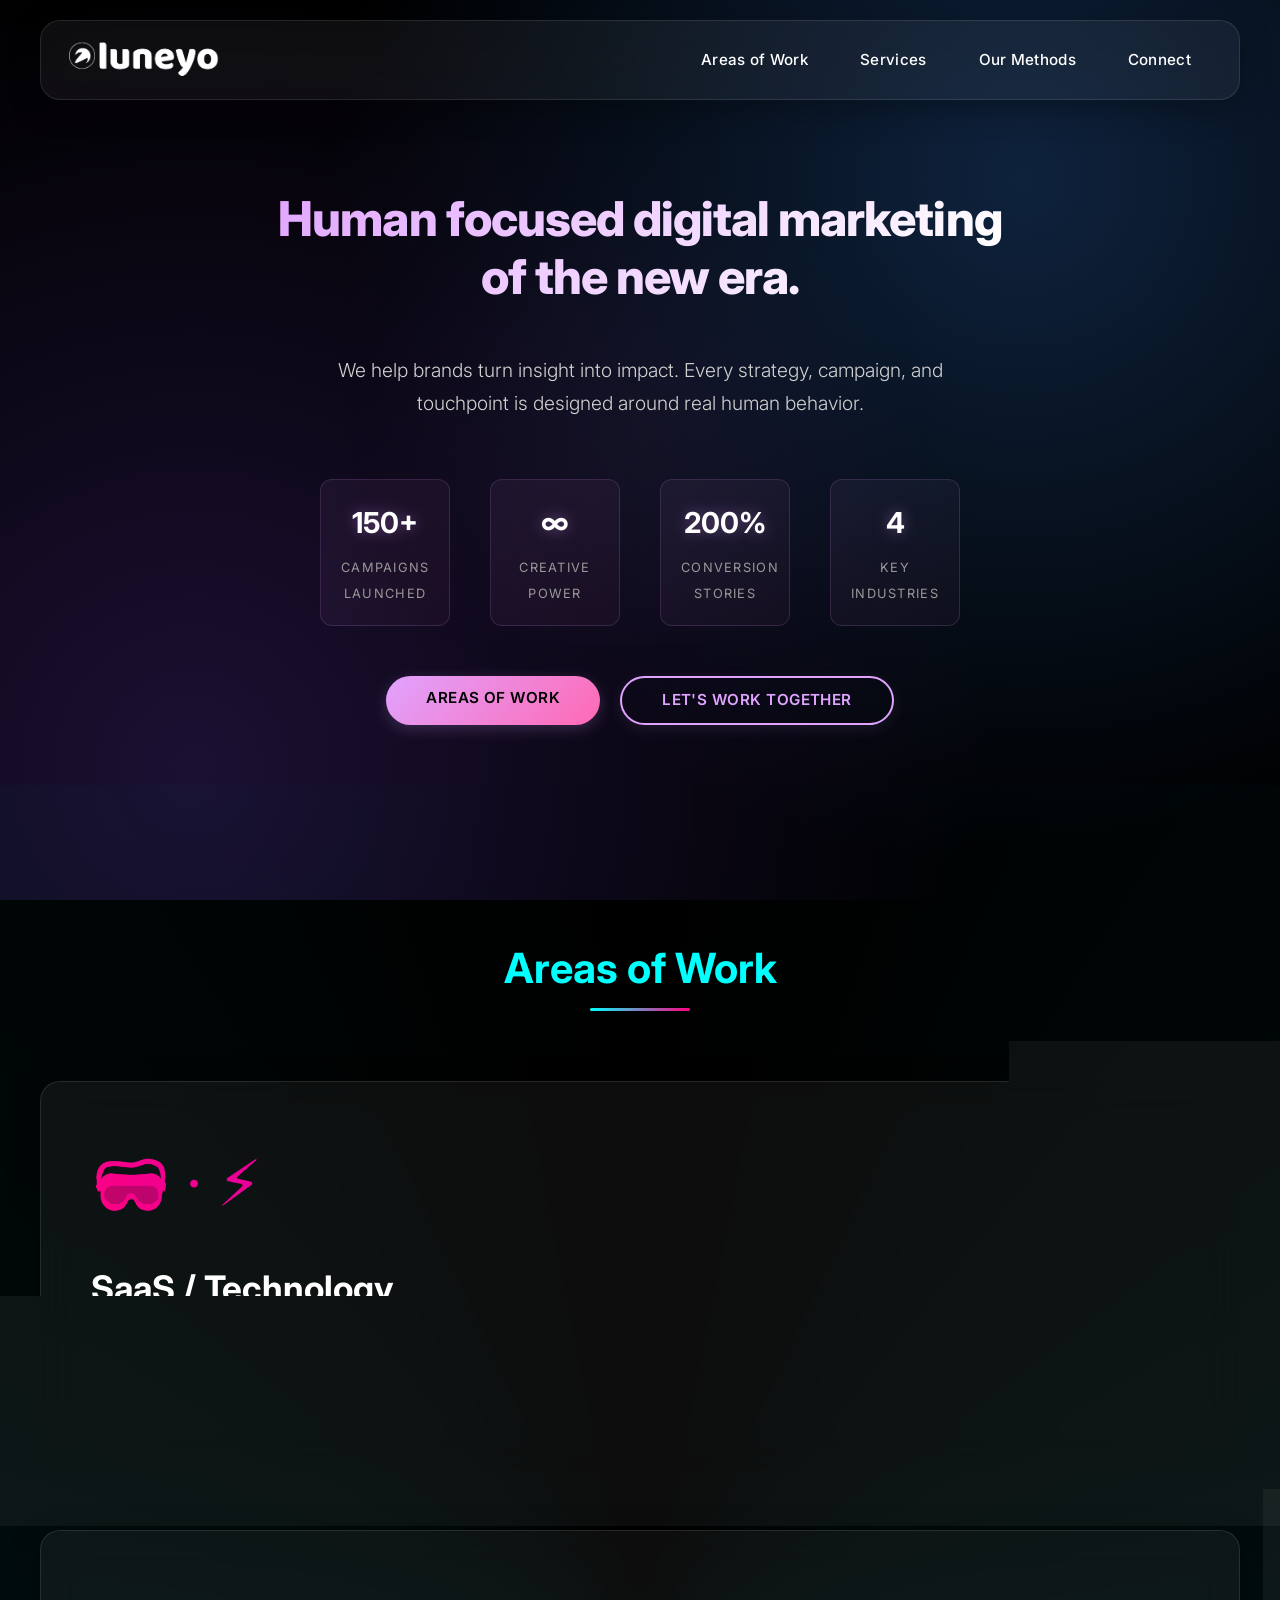
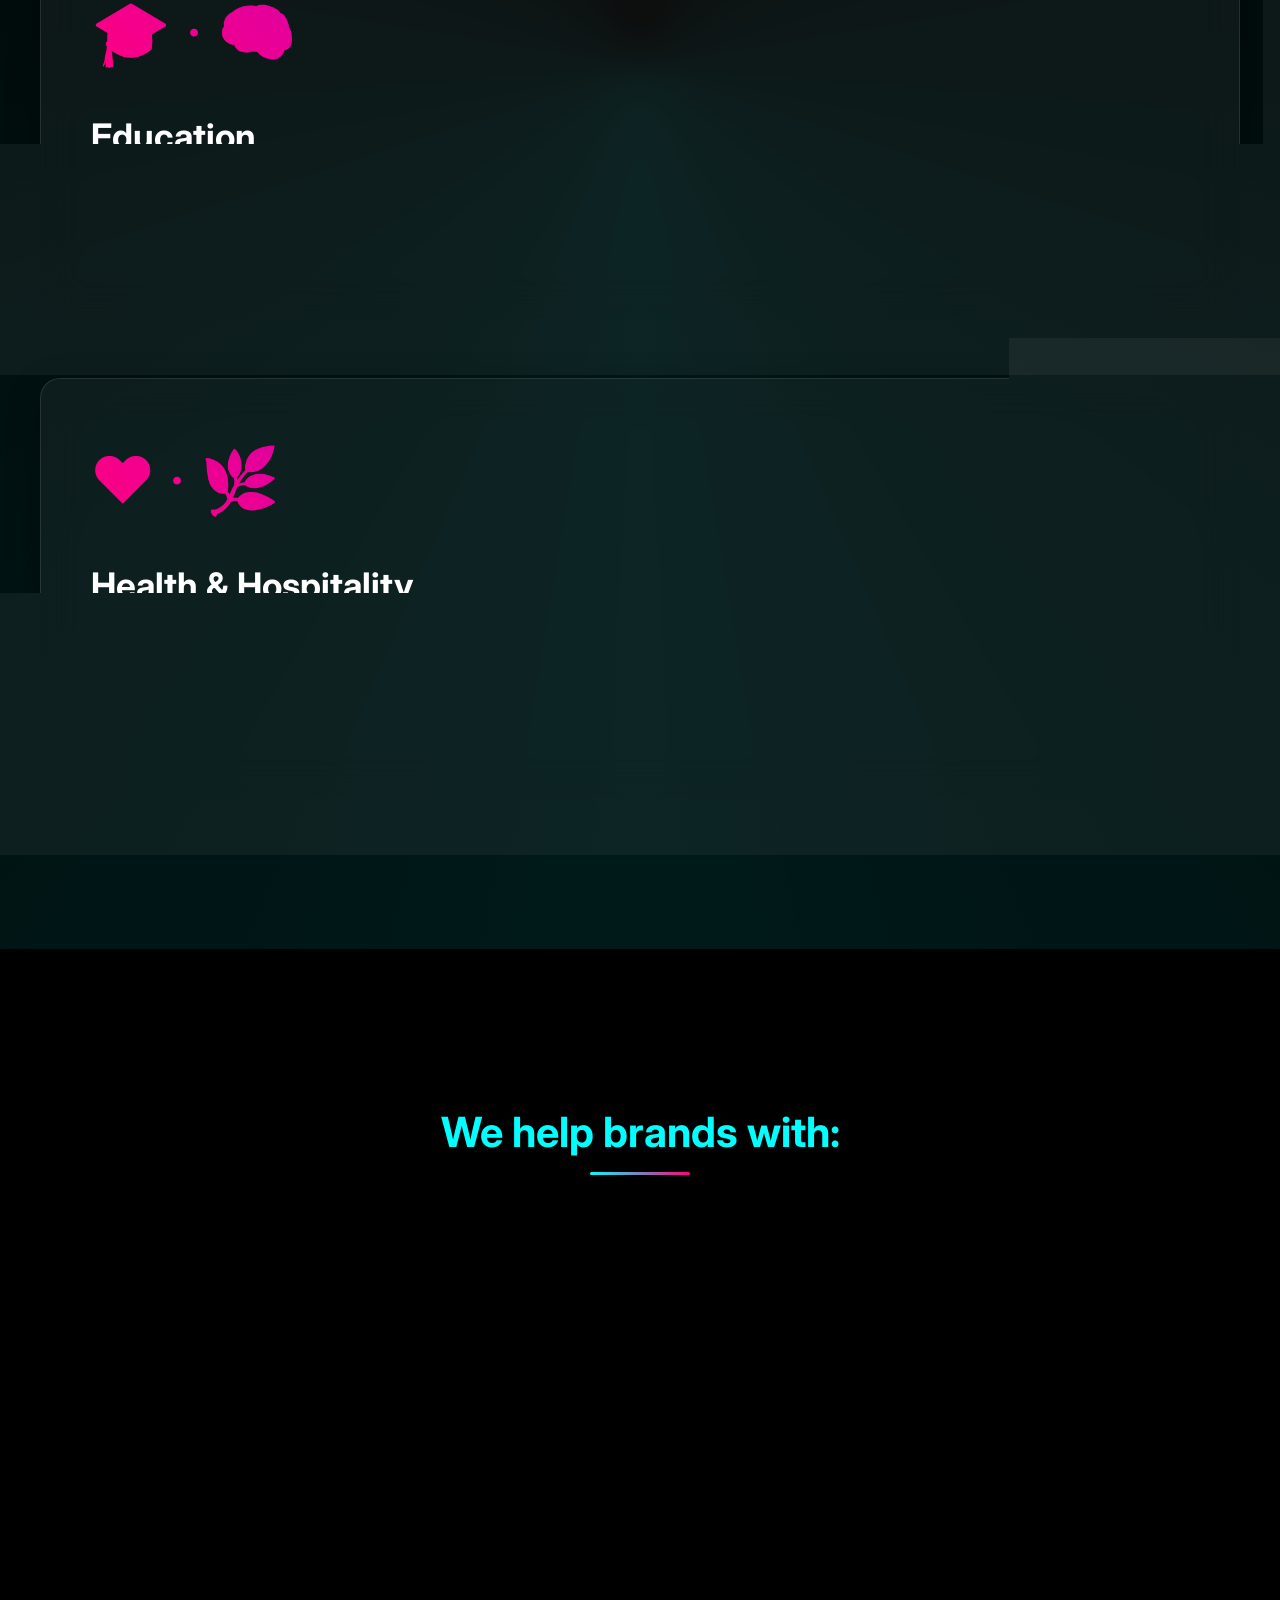
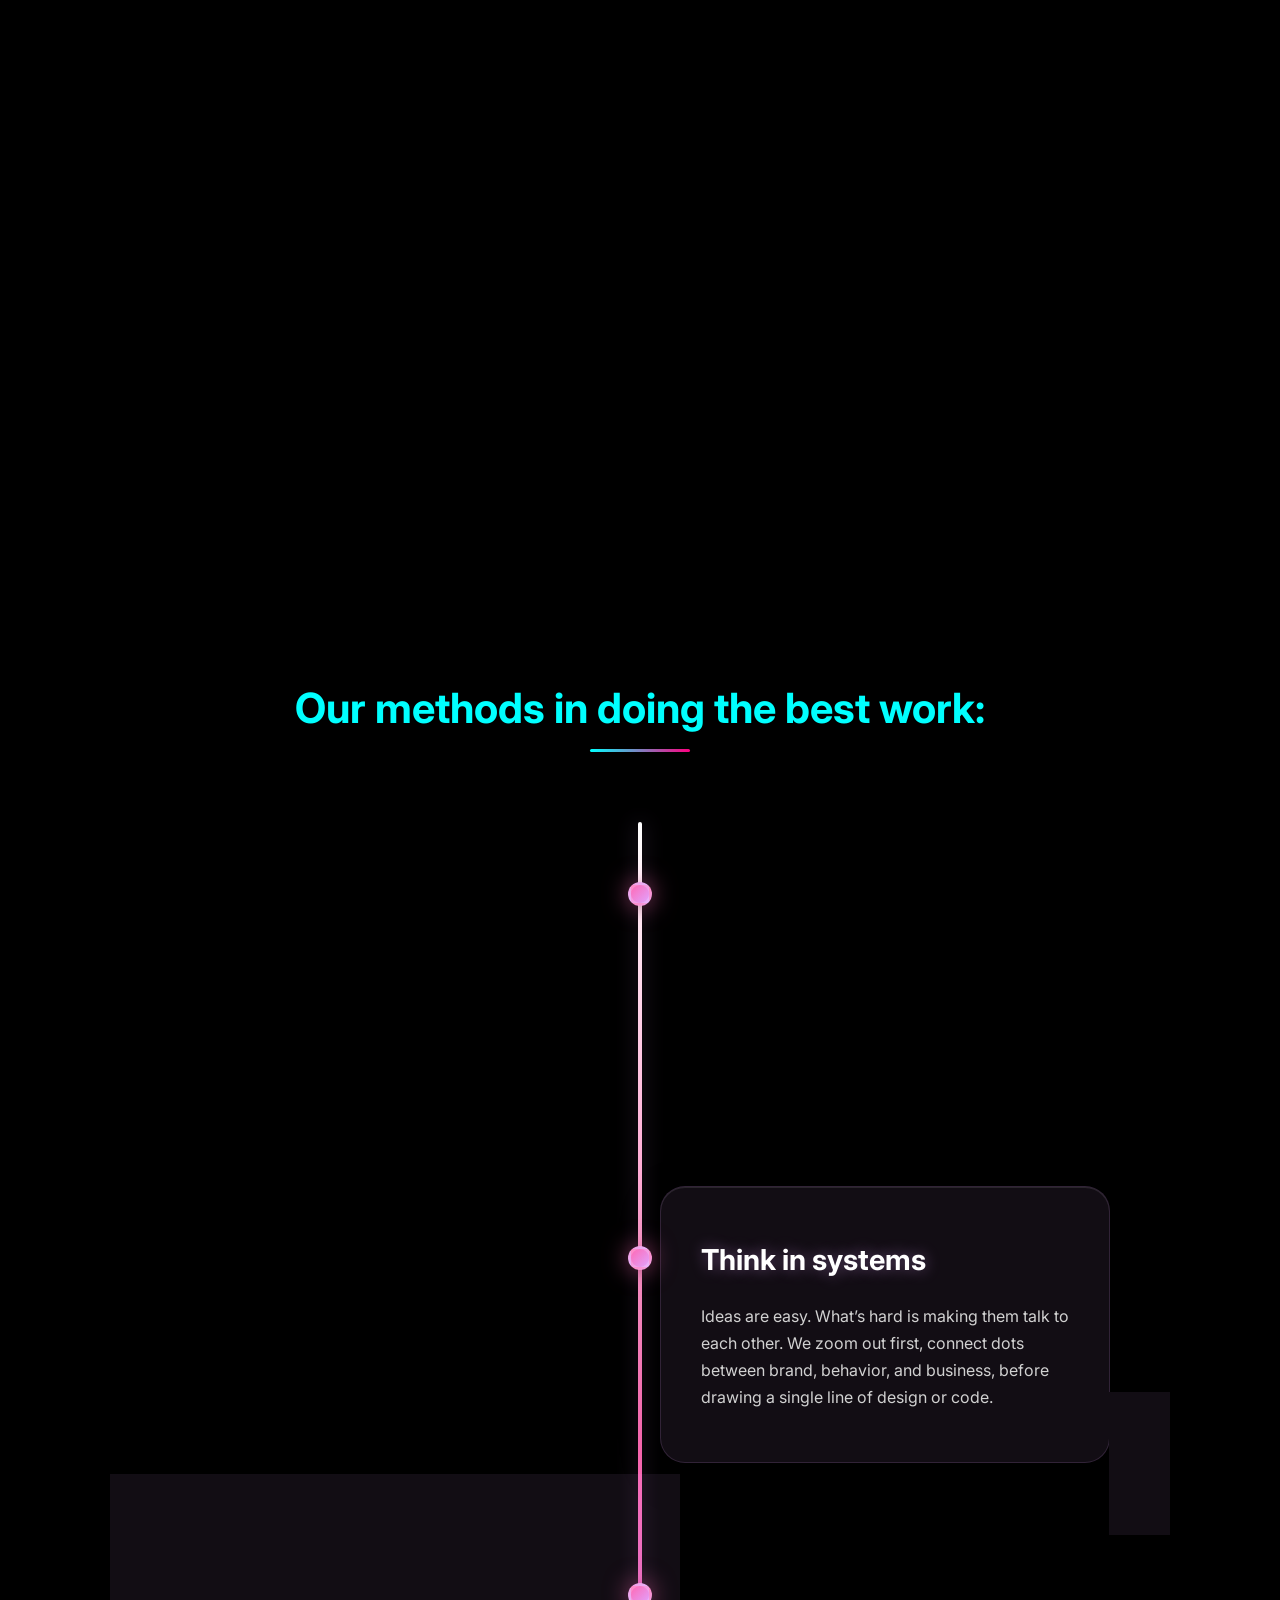
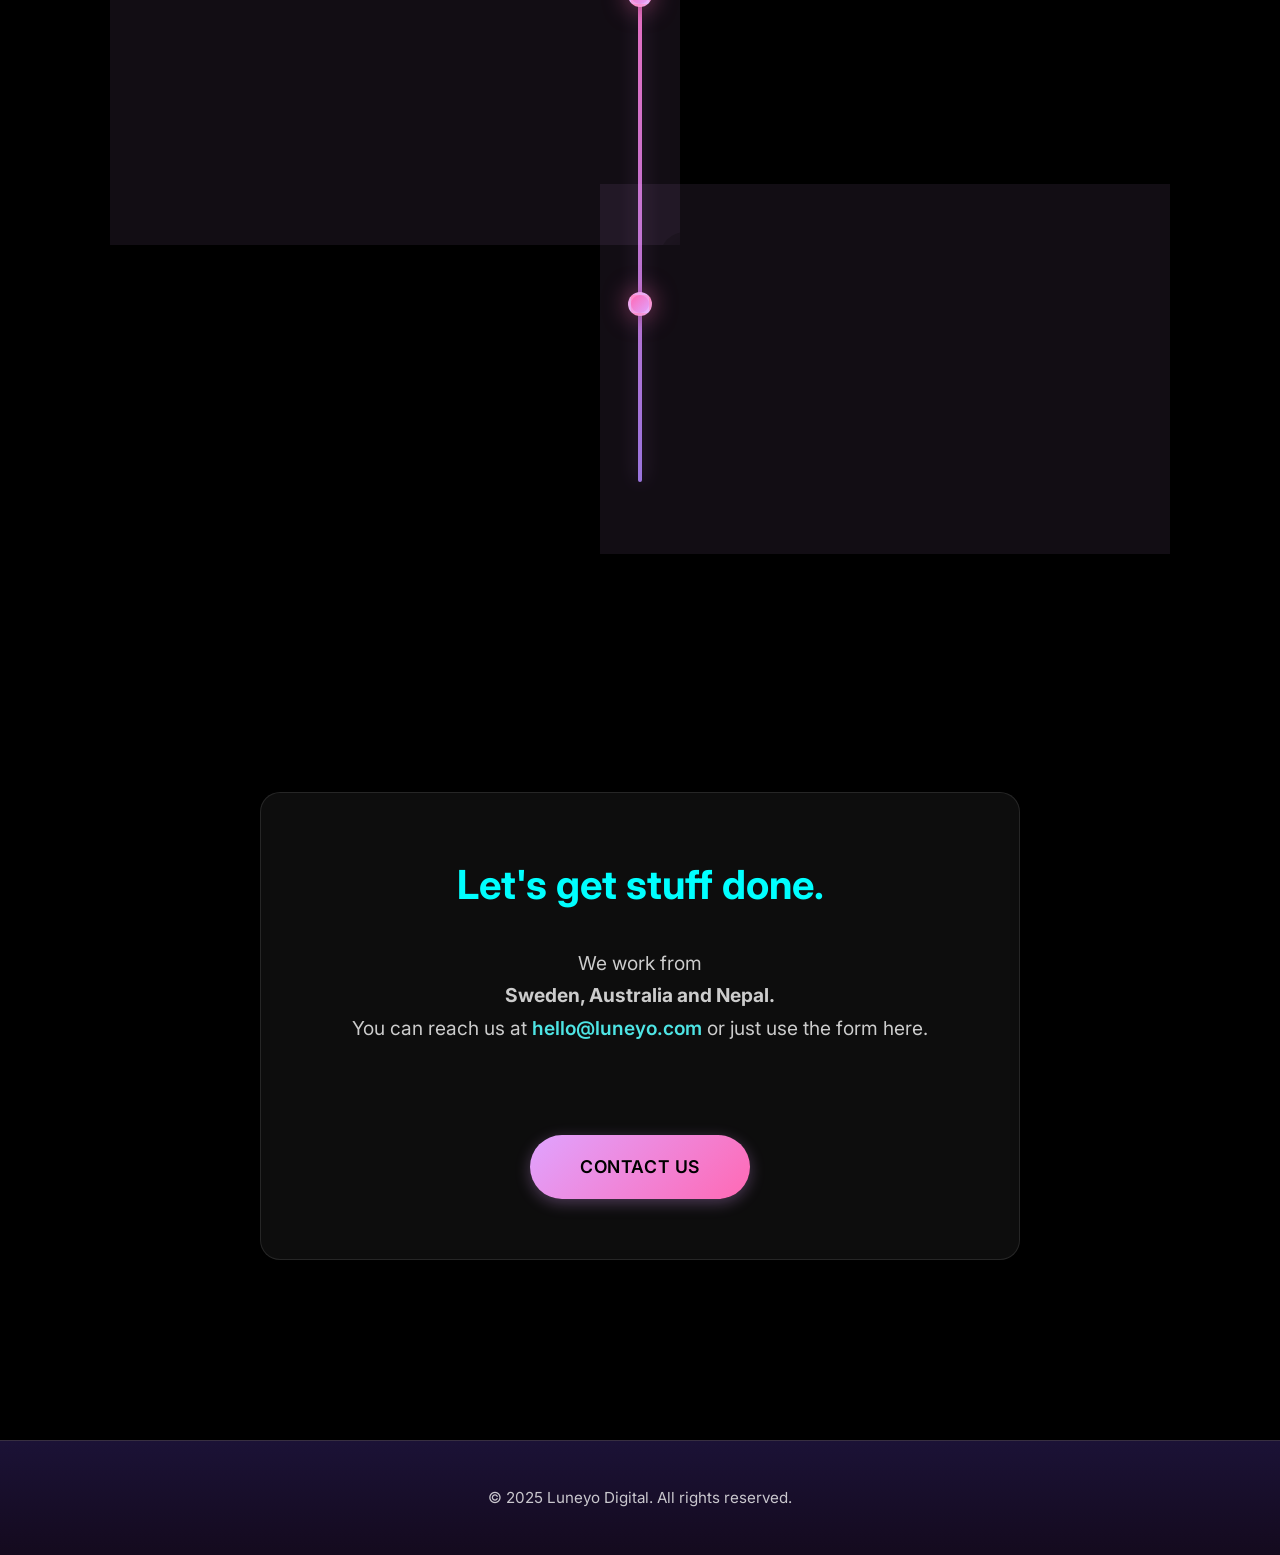
==== commit bf92ca7d: "feat: Integrate HubSpot forms, add new contact section styling, and update `index.html` with a new c" ====
--- a/index.html
+++ b/index.html
@@ -1,306 +1,271 @@
-<!DOCTYPE html>
-<html lang="en">
-<head>
-    <meta charset="UTF-8">
-    <meta name="viewport" content="width=device-width, initial-scale=1.0">
-    <title>Luneyo Digital</title>
-    <link rel="icon" type="image/png" href="images/luneyo-logomark.png">
-    <link rel="preconnect" href="https://fonts.googleapis.com">
-    <link rel="preconnect" href="https://fonts.gstatic.com" crossorigin>
-    <link href="https://fonts.googleapis.com/css2?family=Inter:wght@300;400;500;600;700;800&display=swap" rel="stylesheet">
-    <link href="luneyo-css.css" rel="stylesheet">
-<!--
-
-    <style>
-       
-    </style>
-</head>
-<body>
-    <!-- Epic Neural Background -->
-    <div class="neural-background"></div>
-    
-
-    <!-- Header -->
-    <header class="glass">
-        <nav>
-           <a href="#home" class="logo">
-    <img src="images/Luneyowhite-logo.png" alt="Luneyo Logo" class="logo-icon">
-</a>
-            <ul class="nav-links">
-                <li><a href="#features">Areas of Work</a></li>
-                <li><a href="#showcase">Services</a></li>
-                <li><a href="#timeline">Our Methods</a></li>
-                <li><a href="#contact">Connect</a></li>
-</ul>
-            </ul>
-            <div class="mobile-menu-toggle">
-                <div class="hamburger-line"></div>
-                <div class="hamburger-line"></div>
-                <div class="hamburger-line"></div>
-            </div>
-        </nav>
-        <div class="mobile-nav">
-            <a href="#features">Neural</a>
-            <a href="#showcase">Matrix</a>
-            <a href="#timeline">Evolution</a>
-            <a href="#contact">Connect</a>
-            <a href="https://example.com" target="_blank" class="external-link">External</a>
-        </div>
-    </header>
-
-    <!-- Section 1: Hero -->
-    <section class="hero" id="home">
-        <div class="hero-content">
-            <h1>Human focused digital marketing of the new era.</h1>
-            
-            <div class="hero-description">
-                <p>
-We help brands turn insight into impact. Every strategy, campaign, and touchpoint is designed around real human behavior.</p>
-            </div>
-
-            <div class="hero-stats">
-                <div class="hero-stat">
-                    <span class="hero-stat-number">150+</span>
-                    <span class="hero-stat-label">Campaigns Launched</span>
-                </div>
-                <div class="hero-stat">
-                    <span class="hero-stat-number">∞</span>
-                    <span class="hero-stat-label">Creative Power</span>
-                </div>
-                <div class="hero-stat">
-                    <span class="hero-stat-number">200%</span>
-                    <span class="hero-stat-label">Conversion Stories</span>
-                </div>
-                <div class="hero-stat">
-                    <span class="hero-stat-number">4</span>
-                    <span class="hero-stat-label">Key Industries</span>
-                </div>
-            </div>
-            
-            <div class="cta-buttons">
-                <a href="#features" class="cta-button">Areas of Work</a>
-                <a href="#showcase" class="cta-button secondary">Let's Work Together</a>
-            </div>
-        </div>
-    </section>
-
-    <!-- Section 2: Diagonal Features -->
-    <section class="features" id="features">
-        <div class="features-container">
-            <h2 class="section-title">Areas of Work</h2>
-            <div class="diagonal-grid">
-                <div class="feature-row">
-                    <div class="feature-content glass">
-                        <div class="feature-icon">🥽 · ⚡</div>
-                        <h3>SaaS / Technology</h3>
-                        <p>We help tech companies clarify their value, craft compelling messaging, and turn complex products into experiences users love.</p>
-<br>
-░ Storytelling & Brand Strategy
-░ User Centric Brand Positioning
-░ Multi-Channel Digital Marketing</p>
-                    </div>
-                </div>
-                
-                <div class="feature-row">
-                    <div class="feature-content glass">
-                        <div class="feature-icon">🎓 · 🧠</div>
-                        <h3>Education</h3>
-                        <p>We design strategies that engage learners, amplify educational offerings, and make institutions stand out in a crowded landscape.</p>
-<br>
-░ Admissions & Outreach Campaigns
-░ Institutional Branding
-░ Learner Engagement Content Creation</p>
-                    </div>
-                </div>
-                
-                <div class="feature-row">
-                    <div class="feature-content glass">
-                        <div class="feature-icon">❤️ · 🌿</div>
-                        <h3>Health & Hospitality</h3>
-                        <p>We create human-centered campaigns that build trust, communicate clearly, and inspire healthier choices in the communities you serve.</p>
-                    <br>
-░ CX Optimization
-░ Campaign Design
-░ Human-Centered Communication</p>
-                    </div>
-                </div>
-            </div>
-        </div>
-    </section>
-
-    <!-- Section 3: Hexagonal Showcase -->
-    <section class="showcase" id="showcase">
-        <h2 class="section-title">We help brands with:</h2>
-        <div class="hexagon-container">
-            <div class="hexagon">
-                <div class="hexagon-inner glass">
-                    <div class="hexagon-icon">∞</div>
-                    <h4>Digital Ecosystem Design</h4>
-                    <p>Bring your purpose all-together.</p>
-                </div>
-            </div>
-            <div class="hexagon">
-                <div class="hexagon-inner glass">
-                    <div class="hexagon-icon">⊹</div>
-                    <h4>Brand Strategy & Positioning</h4>
-                    <p>Craft a story and have it convert.</p>
-                </div>
-            </div>
-            <div class="hexagon">
-                <div class="hexagon-inner glass">
-                    <div class="hexagon-icon">✹</div>
-                    <h4>Storytelling & Content Systems</h4>
-                    <p>Bring magic into branding.</p>
-                </div>
-            </div>
-            <div class="hexagon">
-                <div class="hexagon-inner glass">
-                    <div class="hexagon-icon">⟠</div>
-                    <h4>Performance Marketing Strategy</h4>
-                    <p>When it's go time, it's go time.</p>
-                </div>
-            </div>
-            <div class="hexagon">
-                <div class="hexagon-inner glass">
-                    <div class="hexagon-icon">◎</div>
-                    <h4>Customer Experience Optimization</h4>
-                    <p>At the centre of it all.</p>
-                </div>
-            </div>
-            <div class="hexagon">
-                <div class="hexagon-inner glass">
-                    <div class="hexagon-icon">⟢</div>
-                    <h4>Growth Programs</h4>
-                    <p>Scalability is the future.</p>
-                </div>
-            </div>
-        </div>
-    </section>
-
-    <!-- Section 4: Timeline -->
-    <section class="timeline" id="timeline">
-        <h2 class="section-title">Our methods in doing the best work:</h2>
-        <div class="timeline-container">
-            <div class="timeline-line"></div>
-            
-            <div class="timeline-item">
-                <div class="timeline-content glass">
-                    <div class="timeline-year">Listen first</div>
-                
-                    <p>Before diving into work, it's important to understand where you are. You know your business better than anyone else. We believe the best first-day at work is when you don't speak at all.</p>
-                </div>
-                <div class="timeline-dot"></div>
-            </div>
-            
-            <div class="timeline-item">
-                <div class="timeline-content glass">
-                    <div class="timeline-year">Think in systems</div>
-                    <p>Ideas are easy. What’s hard is making them talk to each other. We zoom out first, connect dots between brand, behavior, and business, before drawing a single line of design or code.</p>
-                </div>
-                <div class="timeline-dot"></div>
-            </div>
-            
-            <div class="timeline-item">
-                <div class="timeline-content glass">
-                    <div class="timeline-year">The quantum leap</div>
-                    <p>We choose violent effort. That's where progress happens. Every word, pixel, and automation earns its keep, or it doesn’t make the cut.</p>
-                </div>
-                <div class="timeline-dot"></div>
-            </div>
-            
-            <div class="timeline-item">
-                <div class="timeline-content glass">
-                    <div class="timeline-year">Look back, refine, repeat</div>
-                    <p>Great results are never the end. We listen to what the data and people say once the work is thriving, and make it better.</p>
-                </div>
-                <div class="timeline-dot"></div>
-            </div>
-        </div>
-    </section>
-
-  <!-- Contact -->
-  <section class="contact" id="contact">
-    <div class="contact-container">
-      
-      <div class="contact-info glass">
-        <h3>Let's get stuff done.</h3>
-        <p>
-          We work from <br><b>Sweden, Australia and Nepal.</b><br>
-          You can reach us at 
-          <b><a href="mailto:hello@luneyo.com" style="color:#4ee5e5;text-decoration:none;font-weight:600;">hello@luneyo.com</a></b> 
-          or just use the form here.
-        </p>
-      </div>
-
-      <div class="contact-form glass">
-        <form id="contactForm" action="https://formsubmit.co/hello@luneyo.com" method="POST">
-          <input type="hidden" name="_captcha" value="false">
-          <input type="hidden" name="_template" value="table">
-          <input type="hidden" name="_subject" value="New Message from Luneyo Website">
-
-          <div class="form-group">
-            <input type="text" name="name" placeholder="Name" required>
-          </div>
-          <div class="form-group">
-            <input type="email" name="email" placeholder="Email" required>
-          </div>
-          <div class="form-group">
-            <input type="text" name="subject" placeholder="Subject">
-          </div>
-          <div class="form-group">
-            <textarea name="message" rows="5" placeholder="Message" required></textarea>
-          </div>
-
-          <button type="submit" class="submit-btn">Send it!</button>
-        </form>
-
-        <p id="thankYouMessage" style="display:none;margin-top:20px;color:#00ffff;font-weight:500;">
-          Thank you for messaging us. We'll get back to you as fast as we can.
-        </p>
-      </div>
-    </div>
-  </section>
-
-  <!-- Footer -->
-  <footer class="clean-footer">
-    <p>&copy; 2025 Luneyo Digital. All rights reserved.</p>
-  </footer>
-
-  <script src="luneyo-scripts.js"></script>
-
-  <script>
-    const form = document.getElementById("contactForm");
-    const thankYou = document.getElementById("thankYouMessage");
-    const sendBtn = document.querySelector(".submit-btn");
-
-    form.addEventListener("submit", async (e) => {
-      e.preventDefault();
-      const data = new FormData(form);
-      const action = form.getAttribute("action");
-      const glassPanel = form.closest(".glass");
-
-      // Pulse animation
-      glassPanel.classList.add("pulse");
-      setTimeout(() => glassPanel.classList.remove("pulse"), 400);
-
-      try {
-        await fetch(action, { method: "POST", body: data });
-        form.reset();
-        form.style.visibility = "hidden";
-        form.style.opacity = "0";
-        thankYou.style.display = "block";
-
-        // Revert back after 5 seconds
-        setTimeout(() => {
-          thankYou.style.display = "none";
-          form.style.visibility = "visible";
-          form.style.opacity = "1";
-        }, 5000);
-      } catch (err) {
-        sendBtn.innerHTML = "Error. Try again.";
-        setTimeout(() => (sendBtn.innerHTML = "Send it!"), 3000);
-      }
-    });
-  </script>
-</body>
+<!DOCTYPE html>
+<html lang="en">
+
+<head>
+    <meta charset="UTF-8">
+    <meta name="viewport" content="width=device-width, initial-scale=1.0">
+    <title>Luneyo Digital</title>
+    <link rel="icon" type="image/png" href="images/luneyo-logomark.png">
+    <link rel="preconnect" href="https://fonts.googleapis.com">
+    <link rel="preconnect" href="https://fonts.gstatic.com" crossorigin>
+    <link href="https://fonts.googleapis.com/css2?family=Inter:wght@300;400;500;600;700;800&display=swap"
+        rel="stylesheet">
+    <link href="luneyo-css.css" rel="stylesheet">
+    <link href="hubspot-form-styles.css" rel="stylesheet">
+    <link href="contact-single-container.css" rel="stylesheet">
+    <!--
+
+    <style>
+       
+    </style>
+</head>
+<body>
+    <!-- Epic Neural Background -->
+    <div class="neural-background"></div>
+
+
+    <!-- Header -->
+    <header class="glass">
+        <nav>
+            <a href="#home" class="logo">
+                <img src="images/Luneyowhite-logo.png" alt="Luneyo Logo" class="logo-icon">
+            </a>
+            <ul class="nav-links">
+                <li><a href="#features">Areas of Work</a></li>
+                <li><a href="#showcase">Services</a></li>
+                <li><a href="#timeline">Our Methods</a></li>
+                <li><a href="#contact">Connect</a></li>
+            </ul>
+            </ul>
+            <div class="mobile-menu-toggle">
+                <div class="hamburger-line"></div>
+                <div class="hamburger-line"></div>
+                <div class="hamburger-line"></div>
+            </div>
+        </nav>
+        <div class="mobile-nav">
+            <a href="#features">Neural</a>
+            <a href="#showcase">Matrix</a>
+            <a href="#timeline">Evolution</a>
+            <a href="#contact">Connect</a>
+            <a href="https://example.com" target="_blank" class="external-link">External</a>
+        </div>
+    </header>
+
+    <!-- Section 1: Hero -->
+    <section class="hero" id="home">
+        <div class="hero-content">
+            <h1>Human focused digital marketing of the new era.</h1>
+
+            <div class="hero-description">
+                <p>
+                    We help brands turn insight into impact. Every strategy, campaign, and touchpoint is designed around
+                    real human behavior.</p>
+            </div>
+
+            <div class="hero-stats">
+                <div class="hero-stat">
+                    <span class="hero-stat-number">150+</span>
+                    <span class="hero-stat-label">Campaigns Launched</span>
+                </div>
+                <div class="hero-stat">
+                    <span class="hero-stat-number">∞</span>
+                    <span class="hero-stat-label">Creative Power</span>
+                </div>
+                <div class="hero-stat">
+                    <span class="hero-stat-number">200%</span>
+                    <span class="hero-stat-label">Conversion Stories</span>
+                </div>
+                <div class="hero-stat">
+                    <span class="hero-stat-number">4</span>
+                    <span class="hero-stat-label">Key Industries</span>
+                </div>
+            </div>
+
+            <div class="cta-buttons">
+                <a href="#features" class="cta-button">Areas of Work</a>
+                <a href="#showcase" class="cta-button secondary">Let's Work Together</a>
+            </div>
+        </div>
+    </section>
+
+    <!-- Section 2: Diagonal Features -->
+    <section class="features" id="features">
+        <div class="features-container">
+            <h2 class="section-title">Areas of Work</h2>
+            <div class="diagonal-grid">
+                <div class="feature-row">
+                    <div class="feature-content glass">
+                        <div class="feature-icon">🥽 · ⚡</div>
+                        <h3>SaaS / Technology</h3>
+                        <p>We help tech companies clarify their value, craft compelling messaging, and turn complex
+                            products into experiences users love.</p>
+                        <br>
+                        ░ Storytelling & Brand Strategy
+                        ░ User Centric Brand Positioning
+                        ░ Multi-Channel Digital Marketing</p>
+                    </div>
+                </div>
+
+                <div class="feature-row">
+                    <div class="feature-content glass">
+                        <div class="feature-icon">🎓 · 🧠</div>
+                        <h3>Education</h3>
+                        <p>We design strategies that engage learners, amplify educational offerings, and make
+                            institutions stand out in a crowded landscape.</p>
+                        <br>
+                        ░ Admissions & Outreach Campaigns
+                        ░ Institutional Branding
+                        ░ Learner Engagement Content Creation</p>
+                    </div>
+                </div>
+
+                <div class="feature-row">
+                    <div class="feature-content glass">
+                        <div class="feature-icon">❤️ · 🌿</div>
+                        <h3>Health & Hospitality</h3>
+                        <p>We create human-centered campaigns that build trust, communicate clearly, and inspire
+                            healthier choices in the communities you serve.</p>
+                        <br>
+                        ░ CX Optimization
+                        ░ Campaign Design
+                        ░ Human-Centered Communication</p>
+                    </div>
+                </div>
+            </div>
+        </div>
+    </section>
+
+    <!-- Section 3: Hexagonal Showcase -->
+    <section class="showcase" id="showcase">
+        <h2 class="section-title">We help brands with:</h2>
+        <div class="hexagon-container">
+            <div class="hexagon">
+                <div class="hexagon-inner glass">
+                    <div class="hexagon-icon">∞</div>
+                    <h4>Digital Ecosystem Design</h4>
+                    <p>Bring your purpose all-together.</p>
+                </div>
+            </div>
+            <div class="hexagon">
+                <div class="hexagon-inner glass">
+                    <div class="hexagon-icon">⊹</div>
+                    <h4>Brand Strategy & Positioning</h4>
+                    <p>Craft a story and have it convert.</p>
+                </div>
+            </div>
+            <div class="hexagon">
+                <div class="hexagon-inner glass">
+                    <div class="hexagon-icon">✹</div>
+                    <h4>Storytelling & Content Systems</h4>
+                    <p>Bring magic into branding.</p>
+                </div>
+            </div>
+            <div class="hexagon">
+                <div class="hexagon-inner glass">
+                    <div class="hexagon-icon">⟠</div>
+                    <h4>Performance Marketing Strategy</h4>
+                    <p>When it's go time, it's go time.</p>
+                </div>
+            </div>
+            <div class="hexagon">
+                <div class="hexagon-inner glass">
+                    <div class="hexagon-icon">◎</div>
+                    <h4>Customer Experience Optimization</h4>
+                    <p>At the centre of it all.</p>
+                </div>
+            </div>
+            <div class="hexagon">
+                <div class="hexagon-inner glass">
+                    <div class="hexagon-icon">⟢</div>
+                    <h4>Growth Programs</h4>
+                    <p>Scalability is the future.</p>
+                </div>
+            </div>
+        </div>
+    </section>
+
+    <!-- Section 4: Timeline -->
+    <section class="timeline" id="timeline">
+        <h2 class="section-title">Our methods in doing the best work:</h2>
+        <div class="timeline-container">
+            <div class="timeline-line"></div>
+
+            <div class="timeline-item">
+                <div class="timeline-content glass">
+                    <div class="timeline-year">Listen first</div>
+
+                    <p>Before diving into work, it's important to understand where you are. You know your business
+                        better than anyone else. We believe the best first-day at work is when you don't speak at all.
+                    </p>
+                </div>
+                <div class="timeline-dot"></div>
+            </div>
+
+            <div class="timeline-item">
+                <div class="timeline-content glass">
+                    <div class="timeline-year">Think in systems</div>
+                    <p>Ideas are easy. What’s hard is making them talk to each other. We zoom out first, connect dots
+                        between brand, behavior, and business, before drawing a single line of design or code.</p>
+                </div>
+                <div class="timeline-dot"></div>
+            </div>
+
+            <div class="timeline-item">
+                <div class="timeline-content glass">
+                    <div class="timeline-year">The quantum leap</div>
+                    <p>We choose violent effort. That's where progress happens. Every word, pixel, and automation earns
+                        its keep, or it doesn’t make the cut.</p>
+                </div>
+                <div class="timeline-dot"></div>
+            </div>
+
+            <div class="timeline-item">
+                <div class="timeline-content glass">
+                    <div class="timeline-year">Look back, refine, repeat</div>
+                    <p>Great results are never the end. We listen to what the data and people say once the work is
+                        thriving, and make it better.</p>
+                </div>
+                <div class="timeline-dot"></div>
+            </div>
+        </div>
+    </section>
+
+    <!-- Contact -->
+    <section class="contact" id="contact">
+        <div class="contact-container-single">
+            <div class="contact-unified glass">
+                <!-- Contact Header Text -->
+                <div class="contact-header">
+                    <h3>Let's get stuff done.</h3>
+                    <p>
+                        We work from <br><b>Sweden, Australia and Nepal.</b><br>
+                        You can reach us at
+                        <b><a href="mailto:hello@luneyo.com"
+                                style="color:#4ee5e5;text-decoration:none;font-weight:600;">hello@luneyo.com</a></b>
+                        or just use the form here.
+                    </p>
+                </div>
+
+                <!-- Contact Button -->
+                <a href="https://share-eu1.hsforms.com/1cp7O70akThmXVbWwS2Eh3wfi6t9" target="_blank"
+                    class="contact-cta-button">Contact Us</a>
+            </div>
+        </div>
+    </section>
+
+    <!-- Footer -->
+    <footer class="clean-footer">
+        <p>&copy; 2025 Luneyo Digital. All rights reserved.</p>
+    </footer>
+
+    <script src="luneyo-scripts.js"></script>
+
+
+    <!-- Start of HubSpot Embed Code -->
+    <script type="text/javascript" id="hs-script-loader" async defer
+        src="//js-eu1.hs-scripts.com/147229097.js"></script>
+    <!-- End of HubSpot Embed Code -->
+    </body>
+
 </html>
--- a/hubspot-form-styles.css
+++ b/hubspot-form-styles.css
@@ -0,0 +1,138 @@
+/* HubSpot Form Custom Styling - Luneyo Theme */
+
+/* Hide HubSpot's default form title and description - More aggressive selectors */
+#hubspotForm h3,
+#hubspotForm h2,
+#hubspotForm h1,
+#hubspotForm .hs-form-title,
+#hubspotForm .hs-form-description,
+#hubspotForm .hs_cos_wrapper_type_form h3,
+#hubspotForm .hs_submit h3,
+.hbspt-form h3,
+.hbspt-form .hs-form-title,
+.hbspt-form .hs-form-description {
+    display: none !important;
+    visibility: hidden !important;
+    height: 0 !important;
+    margin: 0 !important;
+    padding: 0 !important;
+}
+
+/* Force all form text to be white with higher specificity */
+#hubspotForm,
+#hubspotForm *,
+#hubspotForm p,
+#hubspotForm span,
+#hubspotForm div,
+.hbspt-form,
+.hbspt-form * {
+    color: #ffffff !important;
+}
+
+/* Style the HubSpot form container to match Luneyo design */
+.hs-form-frame {
+    padding: 20px 0;
+}
+
+/* Form fields styling */
+.hs-form .hs-input {
+    width: 100% !important;
+    padding: 15px 20px !important;
+    background: rgba(255, 255, 255, 0.05) !important;
+    border: 1px solid rgba(255, 255, 255, 0.2) !important;
+    border-radius: 10px !important;
+    color: #ffffff !important;
+    font-family: 'Inter', sans-serif !important;
+    font-size: 1rem !important;
+    backdrop-filter: blur(10px) !important;
+    transition: all 0.3s ease !important;
+    margin-bottom: 0 !important;
+}
+
+.hs-form .hs-input:focus {
+    outline: none !important;
+    border-color: #00ffff !important;
+    box-shadow: 0 0 20px rgba(0, 255, 255, 0.3) !important;
+    background: rgba(255, 255, 255, 0.1) !important;
+    color: #ffffff !important;
+}
+
+.hs-form .hs-input::placeholder {
+    color: #999 !important;
+    opacity: 1 !important;
+}
+
+/* Textarea styling */
+.hs-form textarea.hs-input {
+    min-height: 120px !important;
+    resize: vertical !important;
+}
+
+/* Form field wrappers */
+.hs-form .hs-form-field {
+    margin-bottom: 30px !important;
+}
+
+/* Labels */
+.hs-form label {
+    color: #ffffff !important;
+    font-size: 0.9rem !important;
+    margin-bottom: 8px !important;
+    display: block !important;
+    font-weight: 500 !important;
+}
+
+/* Submit button styling */
+.hs-form .hs-submit .hs-button {
+    width: 100% !important;
+    padding: 18px !important;
+    background: linear-gradient(45deg, #00ffff, #ff0080) !important;
+    border: none !important;
+    border-radius: 10px !important;
+    color: #000 !important;
+    font-weight: bold !important;
+    font-size: 1.1rem !important;
+    cursor: pointer !important;
+    transition: all 0.3s ease !important;
+    text-transform: none !important;
+}
+
+.hs-form .hs-submit .hs-button:hover {
+    transform: translateY(-3px) !important;
+    box-shadow: 0 10px 30px rgba(0, 255, 255, 0.4) !important;
+}
+
+/* Error messages */
+.hs-form .hs-error-msgs {
+    list-style: none !important;
+    padding: 0 !important;
+    margin: 8px 0 0 0 !important;
+}
+
+.hs-form .hs-error-msg {
+    color: #ff6b6b !important;
+    font-size: 0.85rem !important;
+}
+
+/* Success message */
+.hs-form .submitted-message {
+    color: #00ffff !important;
+    font-weight: 500 !important;
+    text-align: center !important;
+    padding: 20px !important;
+}
+
+/* Required field indicator */
+.hs-form .hs-form-required {
+    color: #ff69b4 !important;
+}
+
+/* Remove default HubSpot styling */
+.hs-form fieldset {
+    max-width: none !important;
+}
+
+/* reCAPTCHA styling */
+.hs-form .hs-recaptcha {
+    margin: 20px 0 !important;
+}
--- a/contact-single-container.css
+++ b/contact-single-container.css
@@ -0,0 +1,65 @@
+/* Single Container Contact Section Styling */
+.contact-container-single {
+    max-width: 800px;
+    margin: 0 auto;
+    padding: 0 20px;
+}
+
+.contact-unified {
+    padding: 60px 50px;
+    text-align: center;
+}
+
+.contact-header {
+    margin-bottom: 50px;
+}
+
+.contact-header h3 {
+    font-size: 2.5rem;
+    color: #00ffff;
+    margin-bottom: 30px;
+}
+
+.contact-header p {
+    font-size: 1.2rem;
+    color: #cccccc;
+    line-height: 1.7;
+    margin-bottom: 0;
+}
+
+/* Contact CTA Button */
+.contact-cta-button {
+    display: inline-block;
+    margin-top: 40px;
+    padding: 18px 50px;
+    background: linear-gradient(135deg, #e0a3ff, #ff69b4);
+    color: #000;
+    text-decoration: none;
+    border-radius: 50px;
+    font-weight: 600;
+    font-size: 1.1rem;
+    transition: all 0.4s cubic-bezier(0.4, 0, 0.2, 1);
+    text-transform: uppercase;
+    letter-spacing: 0.03em;
+    box-shadow: 0 4px 15px rgba(224, 163, 255, 0.3);
+}
+
+.contact-cta-button:hover {
+    transform: translateY(-4px) scale(1.05);
+    box-shadow: 0 12px 30px rgba(224, 163, 255, 0.5);
+}
+
+/* Mobile responsiveness for single container */
+@media (max-width: 768px) {
+    .contact-unified {
+        padding: 40px 30px;
+    }
+
+    .contact-header h3 {
+        font-size: 2rem;
+    }
+
+    .contact-header p {
+        font-size: 1.1rem;
+    }
+}
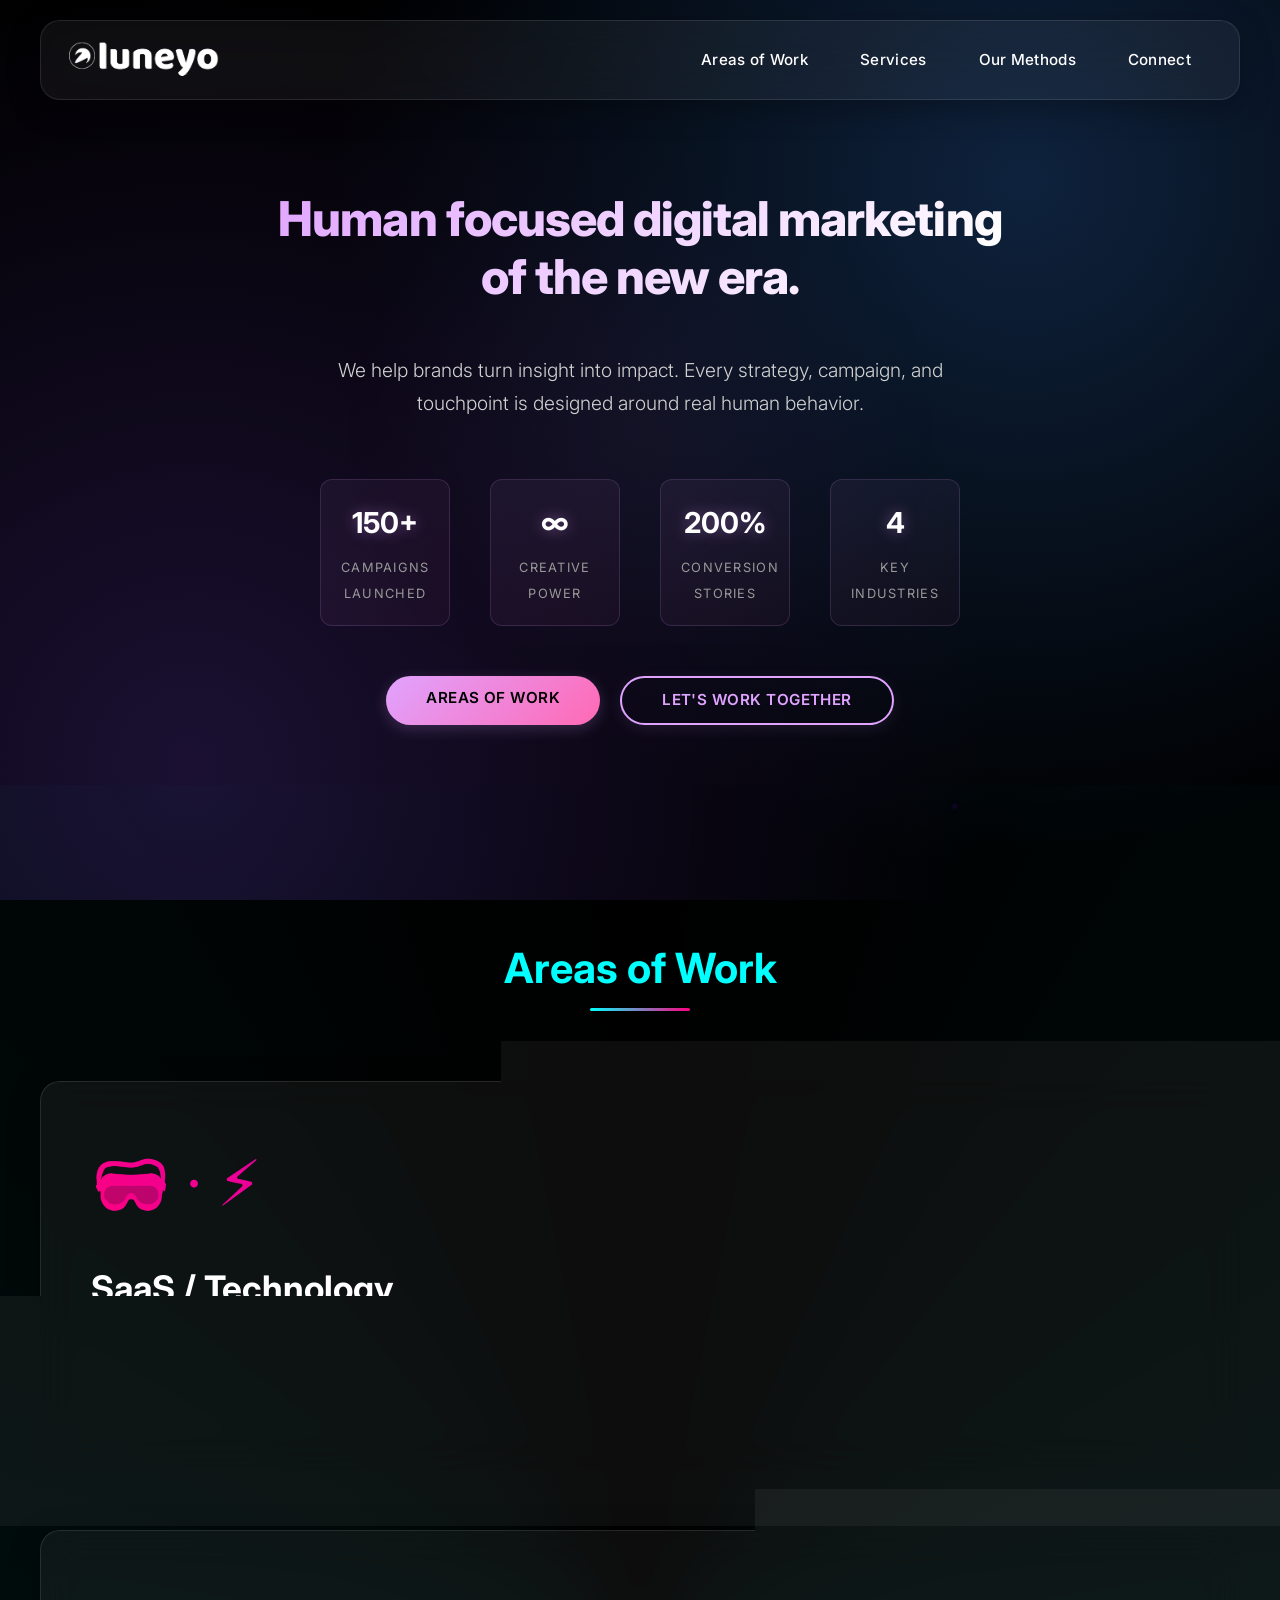
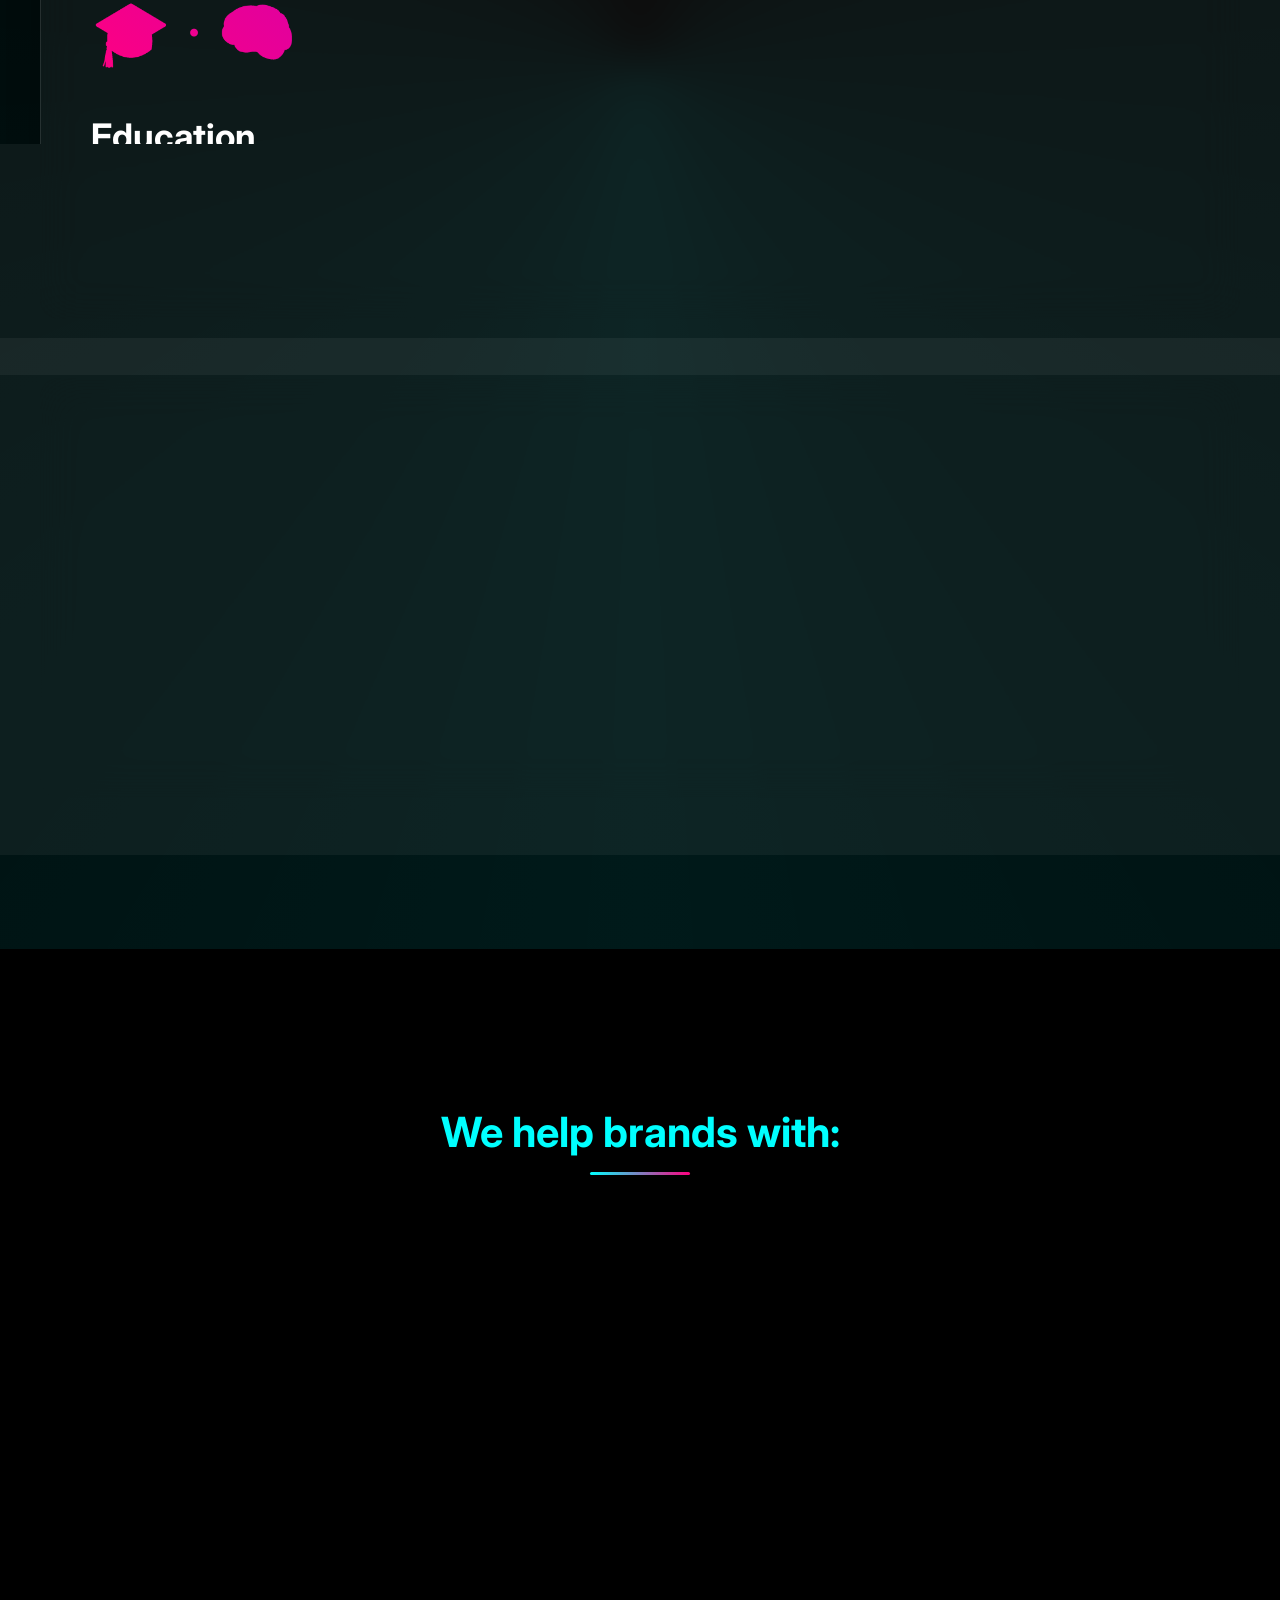
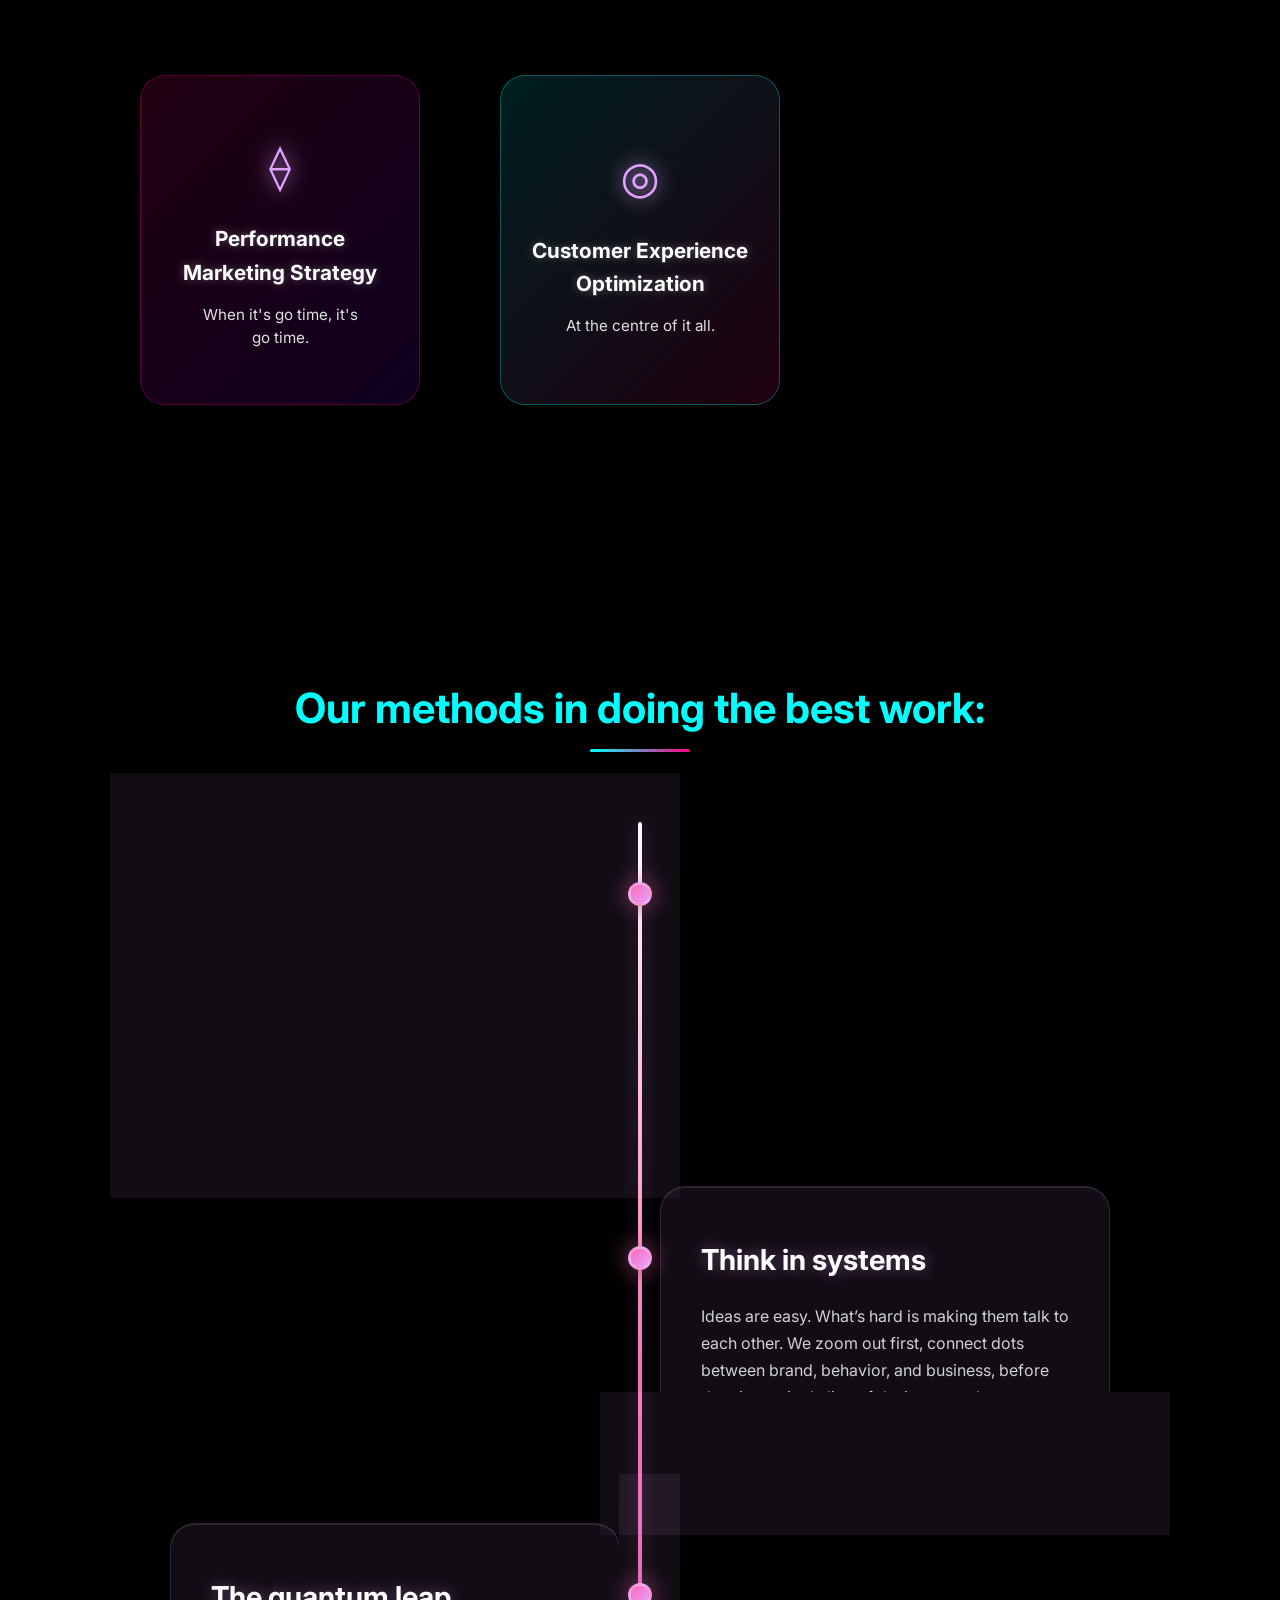
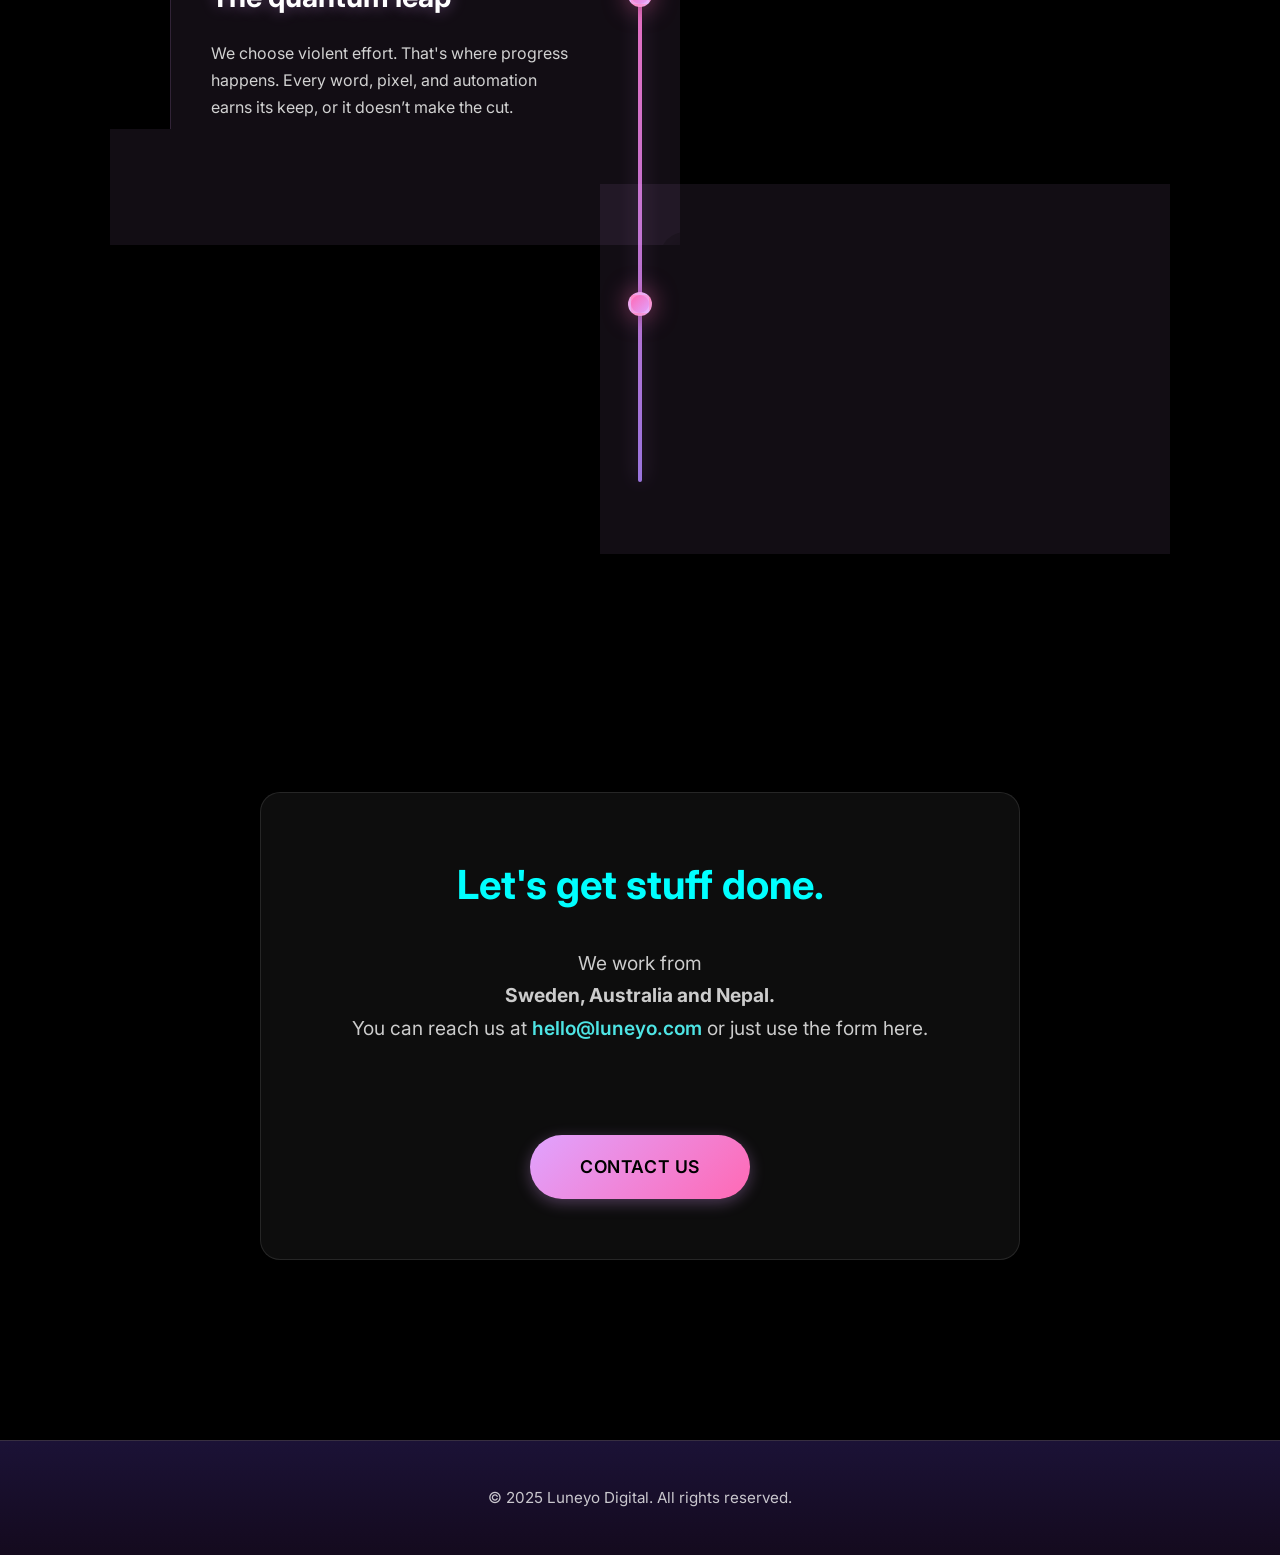
==== commit 2d96fafd: "feat: Update contact form URL" ====
--- a/index.html
+++ b/index.html
@@ -248,7 +248,7 @@
                 </div>
 
                 <!-- Contact Button -->
-                <a href="https://share-eu1.hsforms.com/1cp7O70akThmXVbWwS2Eh3wfi6t9" target="_blank"
+                <a href="https://2fnmp5.share-eu1.hsforms.com/2cpzuT6BkThOXVbXQS2EhPw" target="_blank"
                     class="contact-cta-button">Contact Us</a>
             </div>
         </div>
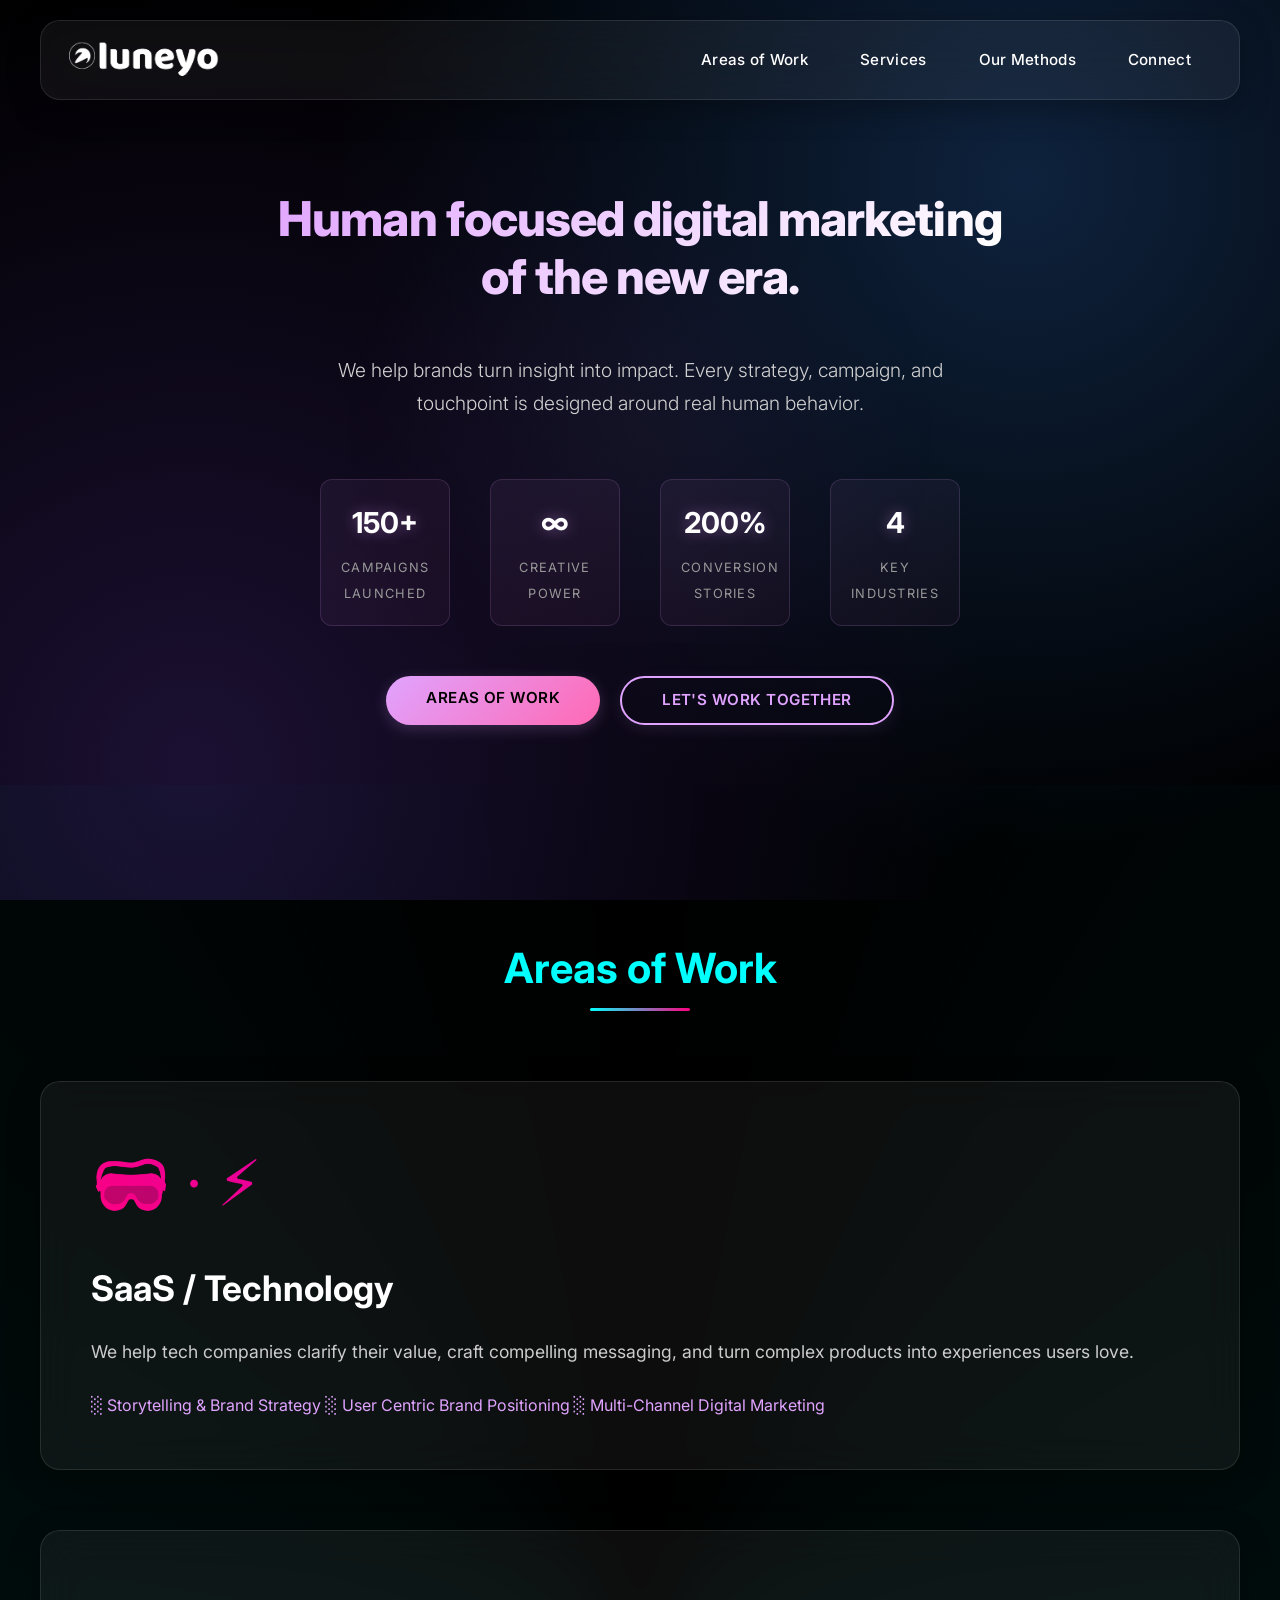
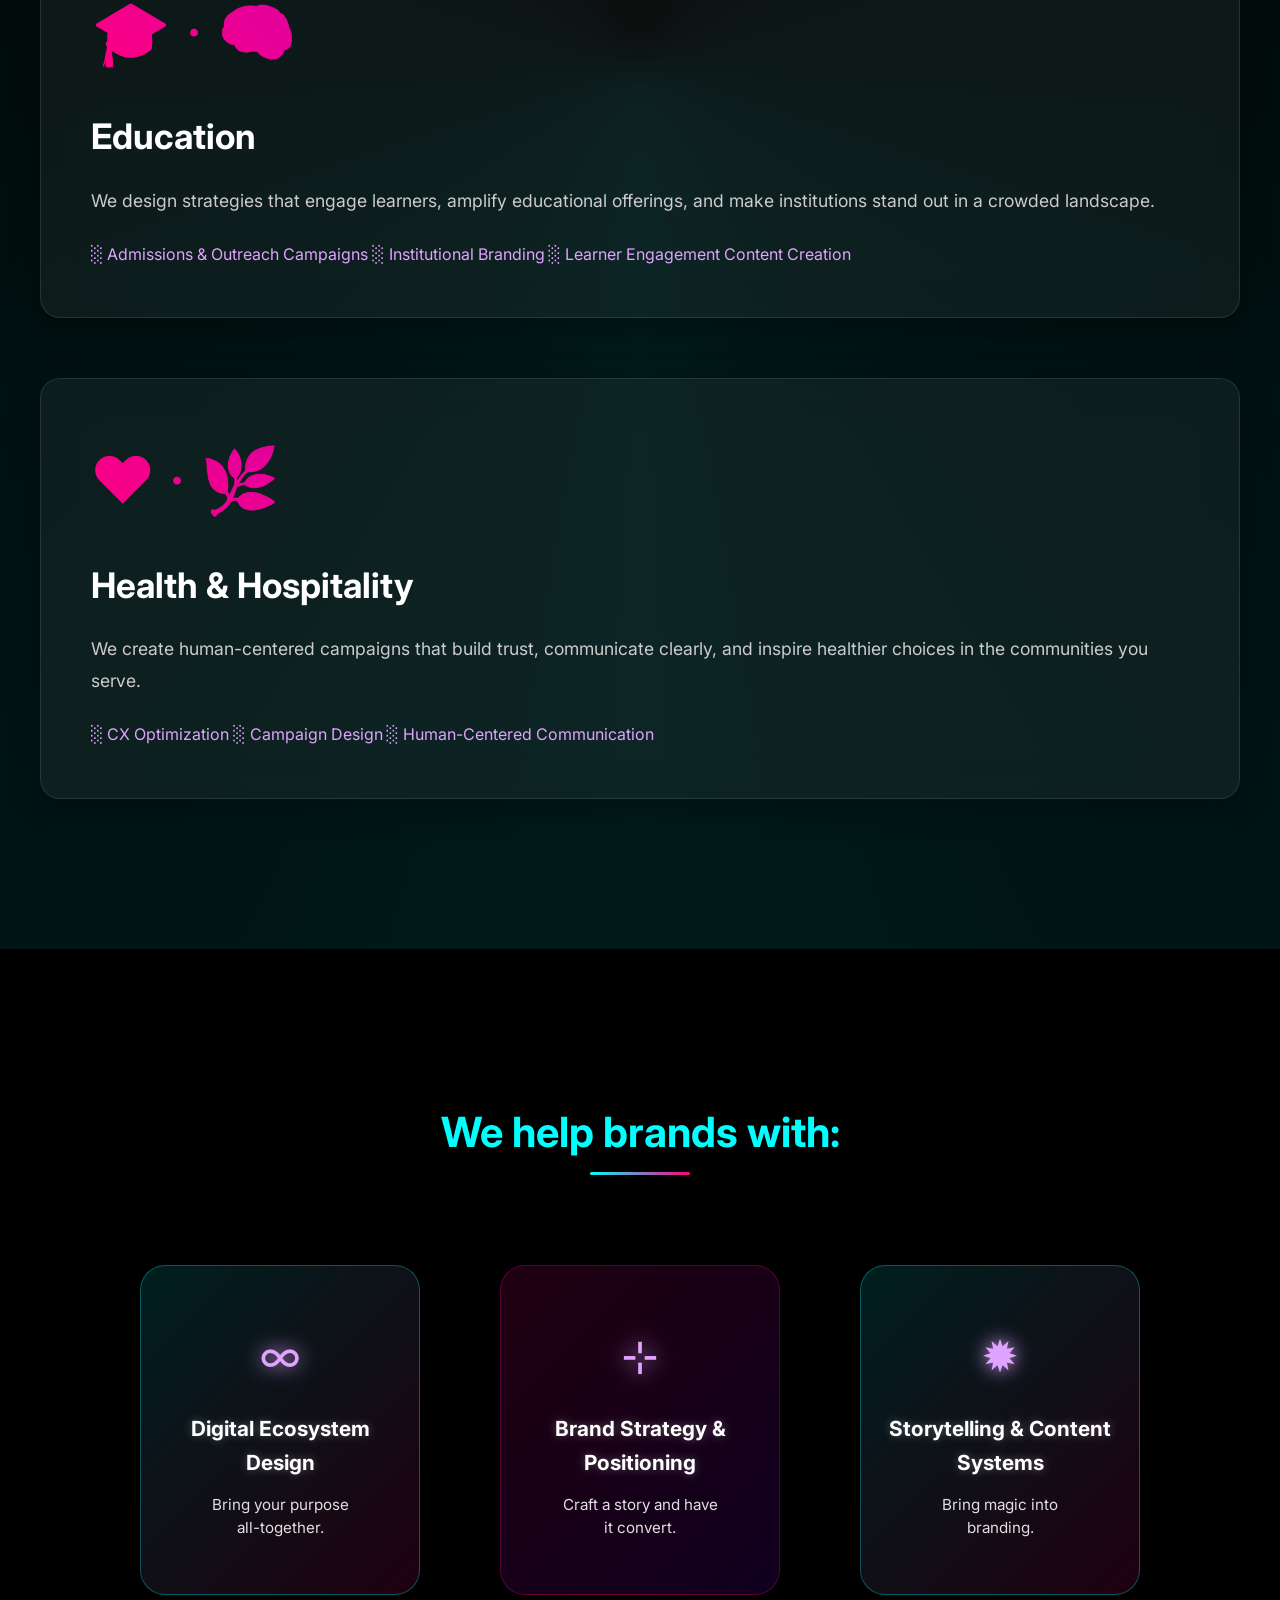
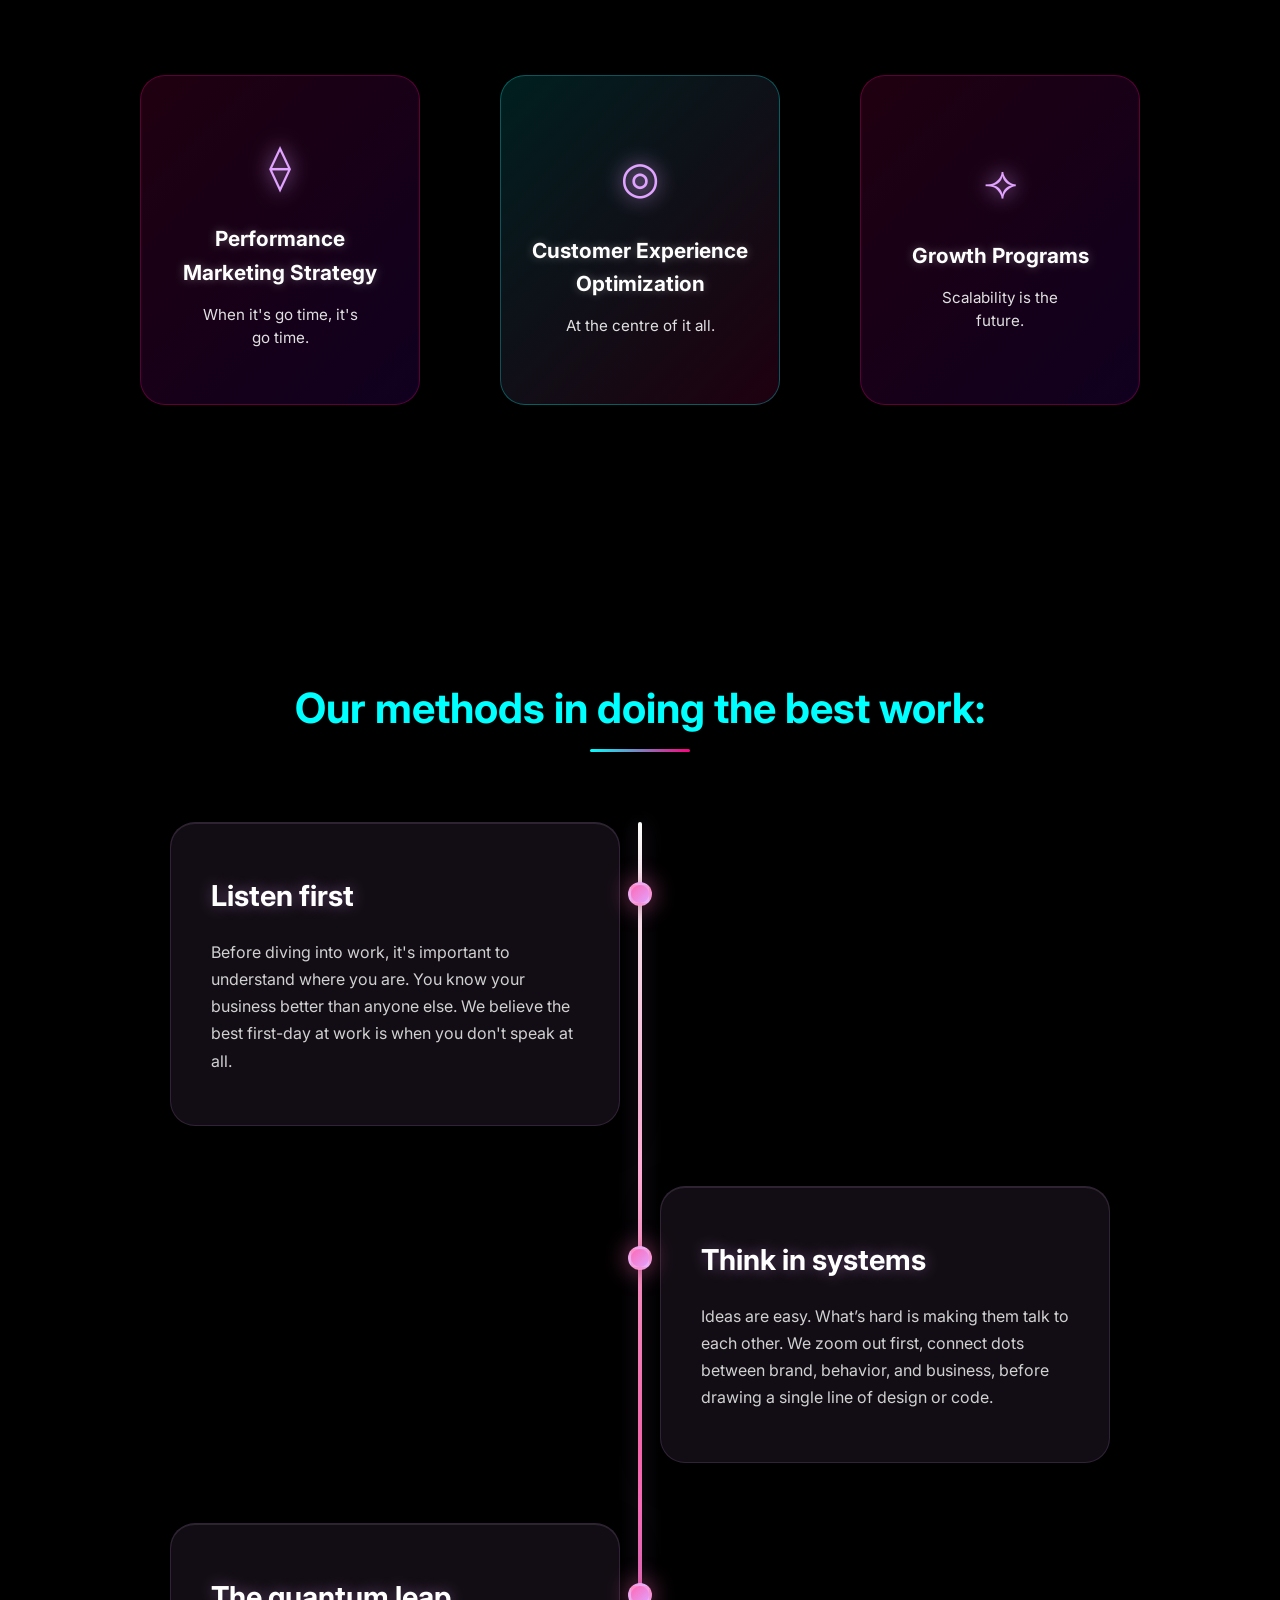
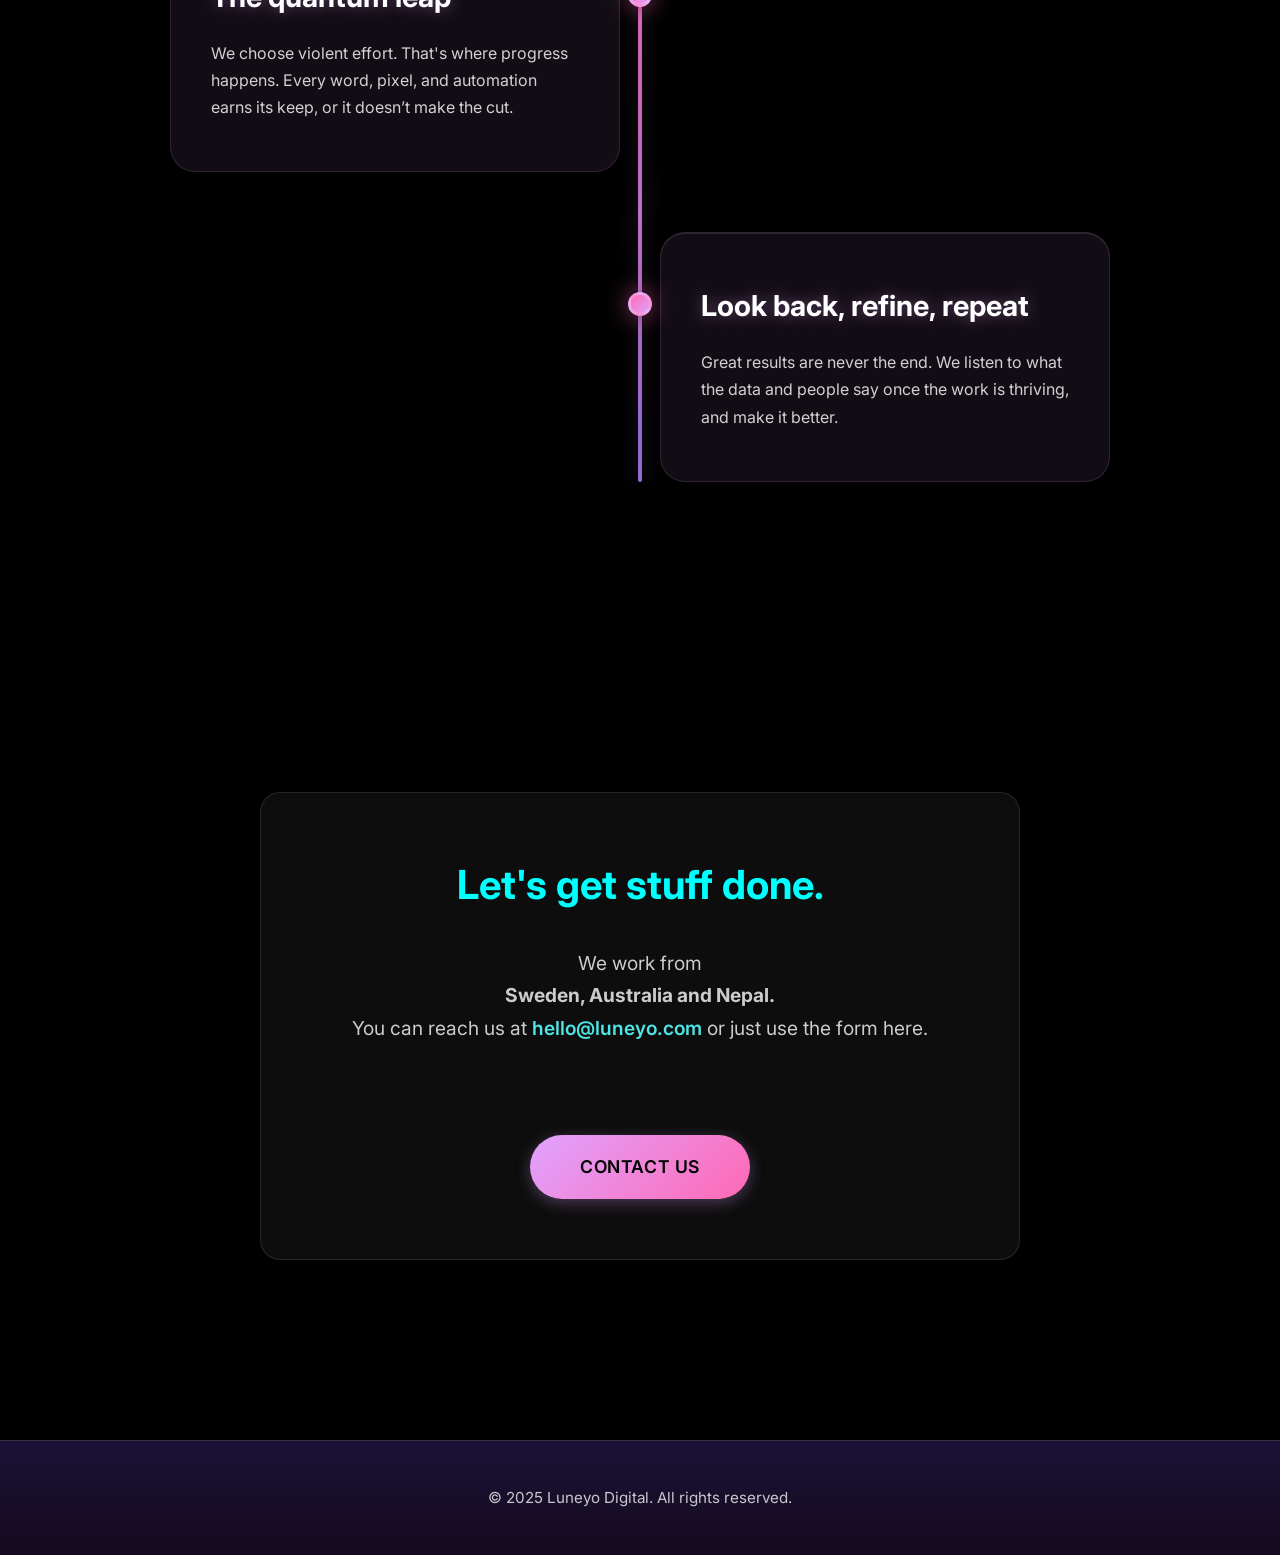
==== commit c76ad3a5: "feat: Link "Let's Work Together" button to an external consultation form and add a cover photo for i" ====
--- a/index.html
+++ b/index.html
@@ -84,7 +84,8 @@
 
             <div class="cta-buttons">
                 <a href="#features" class="cta-button">Areas of Work</a>
-                <a href="#showcase" class="cta-button secondary">Let's Work Together</a>
+                <a href="https://2fnmp5.share-eu1.hsforms.com/2To0TWRwDQC2SPU68HF0xGQ" target="_blank"
+                    class="cta-button secondary">Let's Work Together</a>
             </div>
         </div>
     </section>
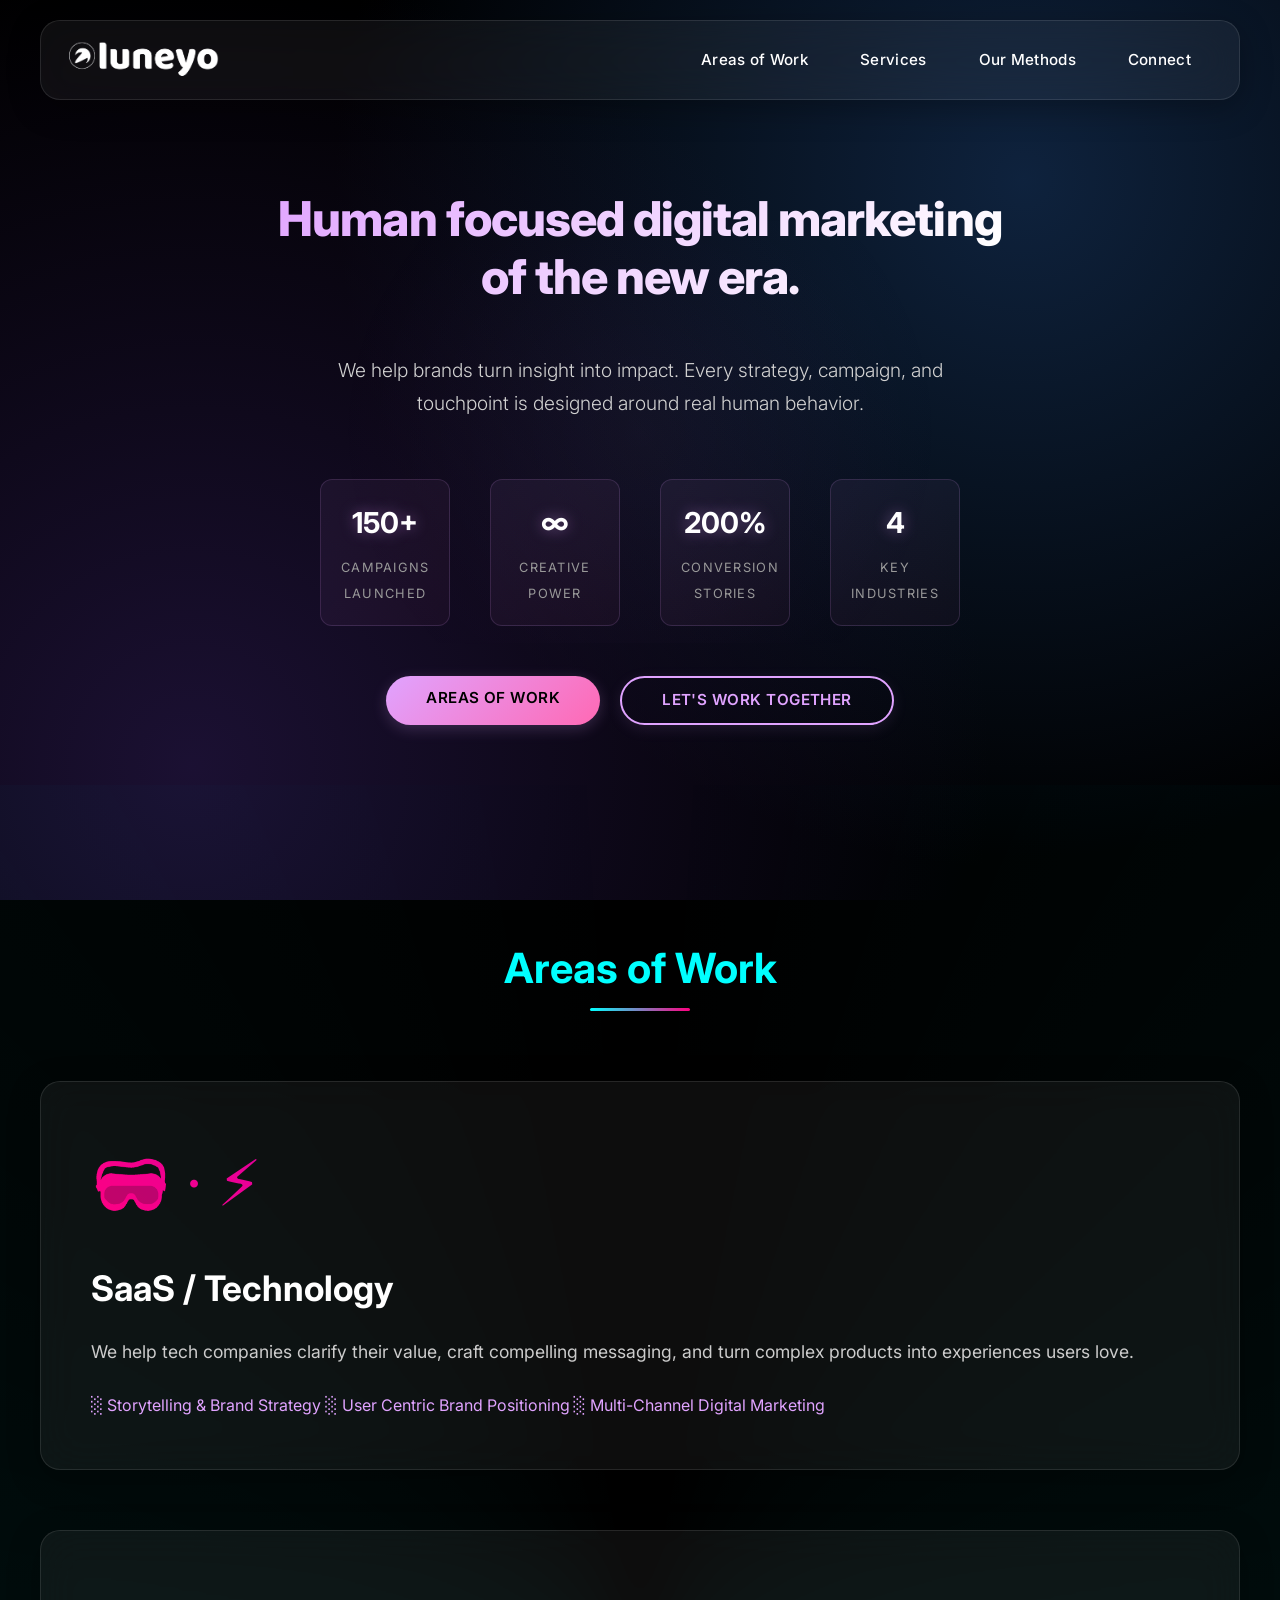
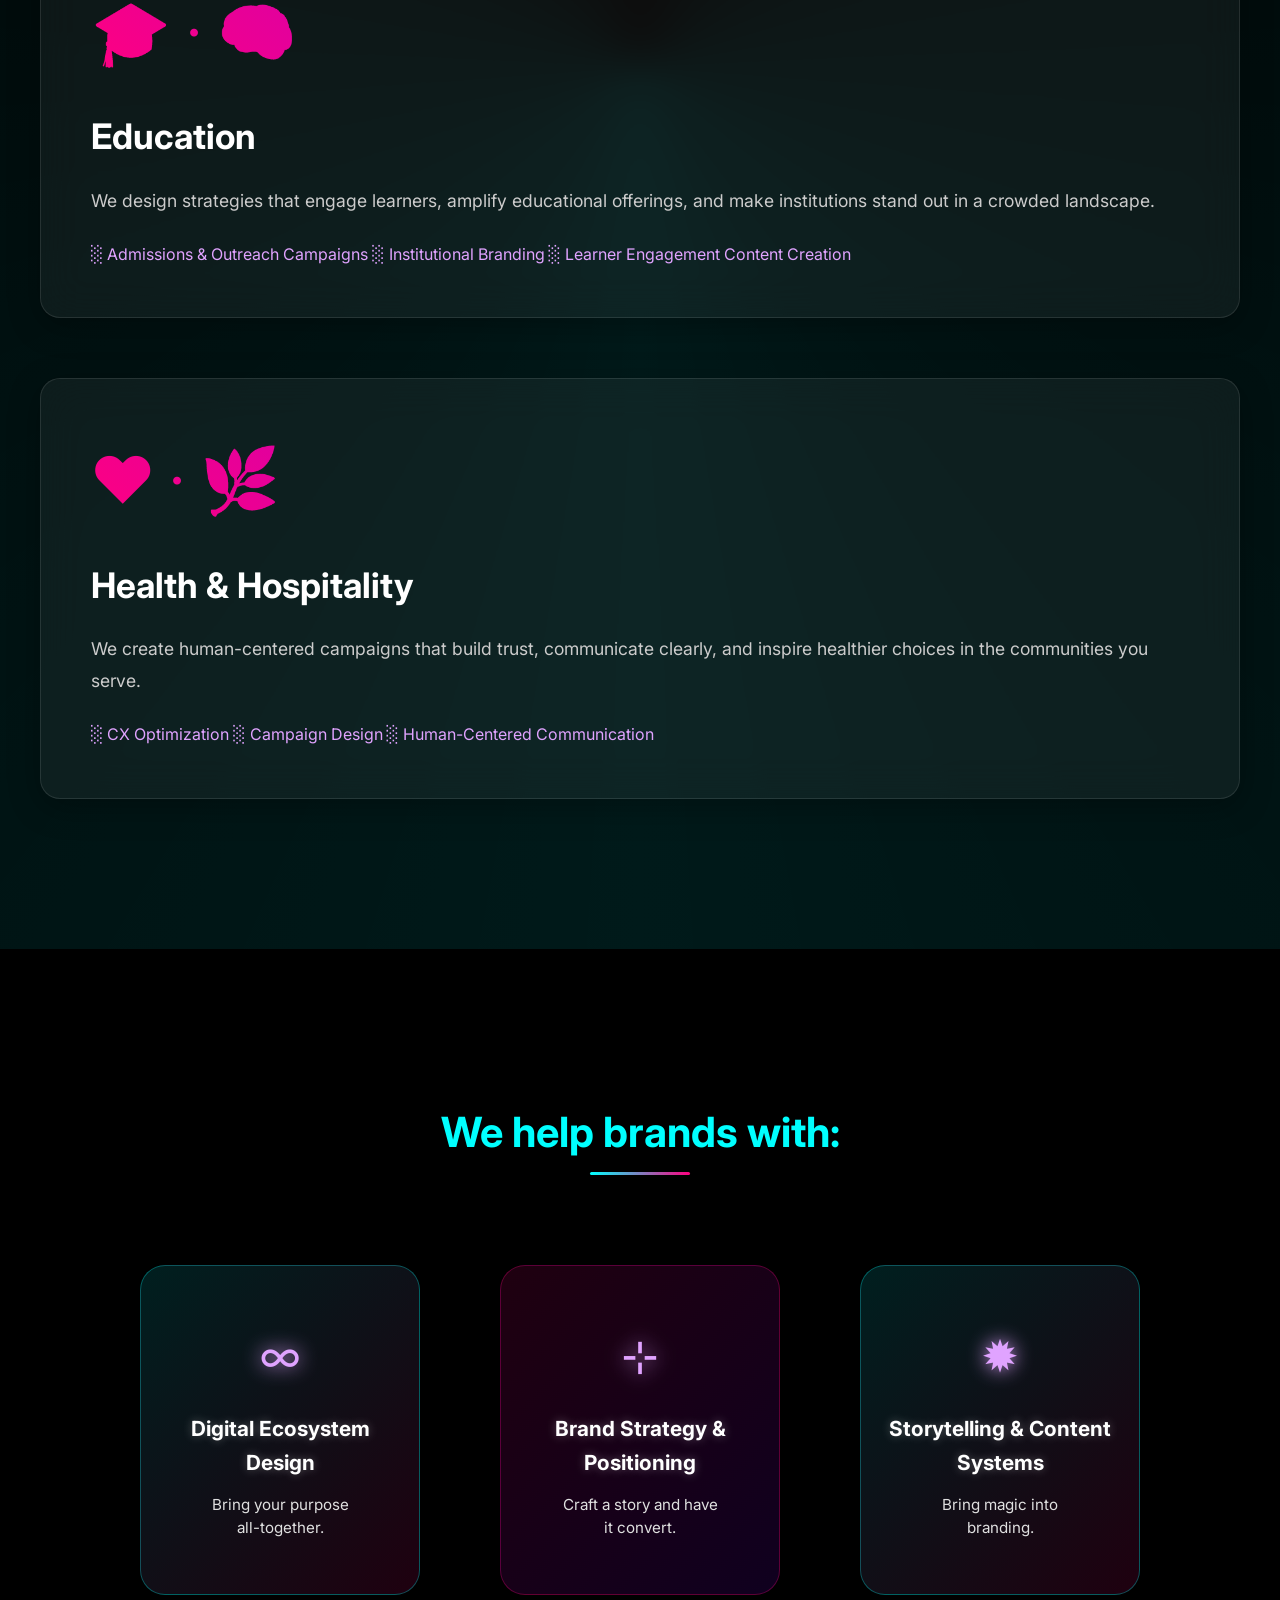
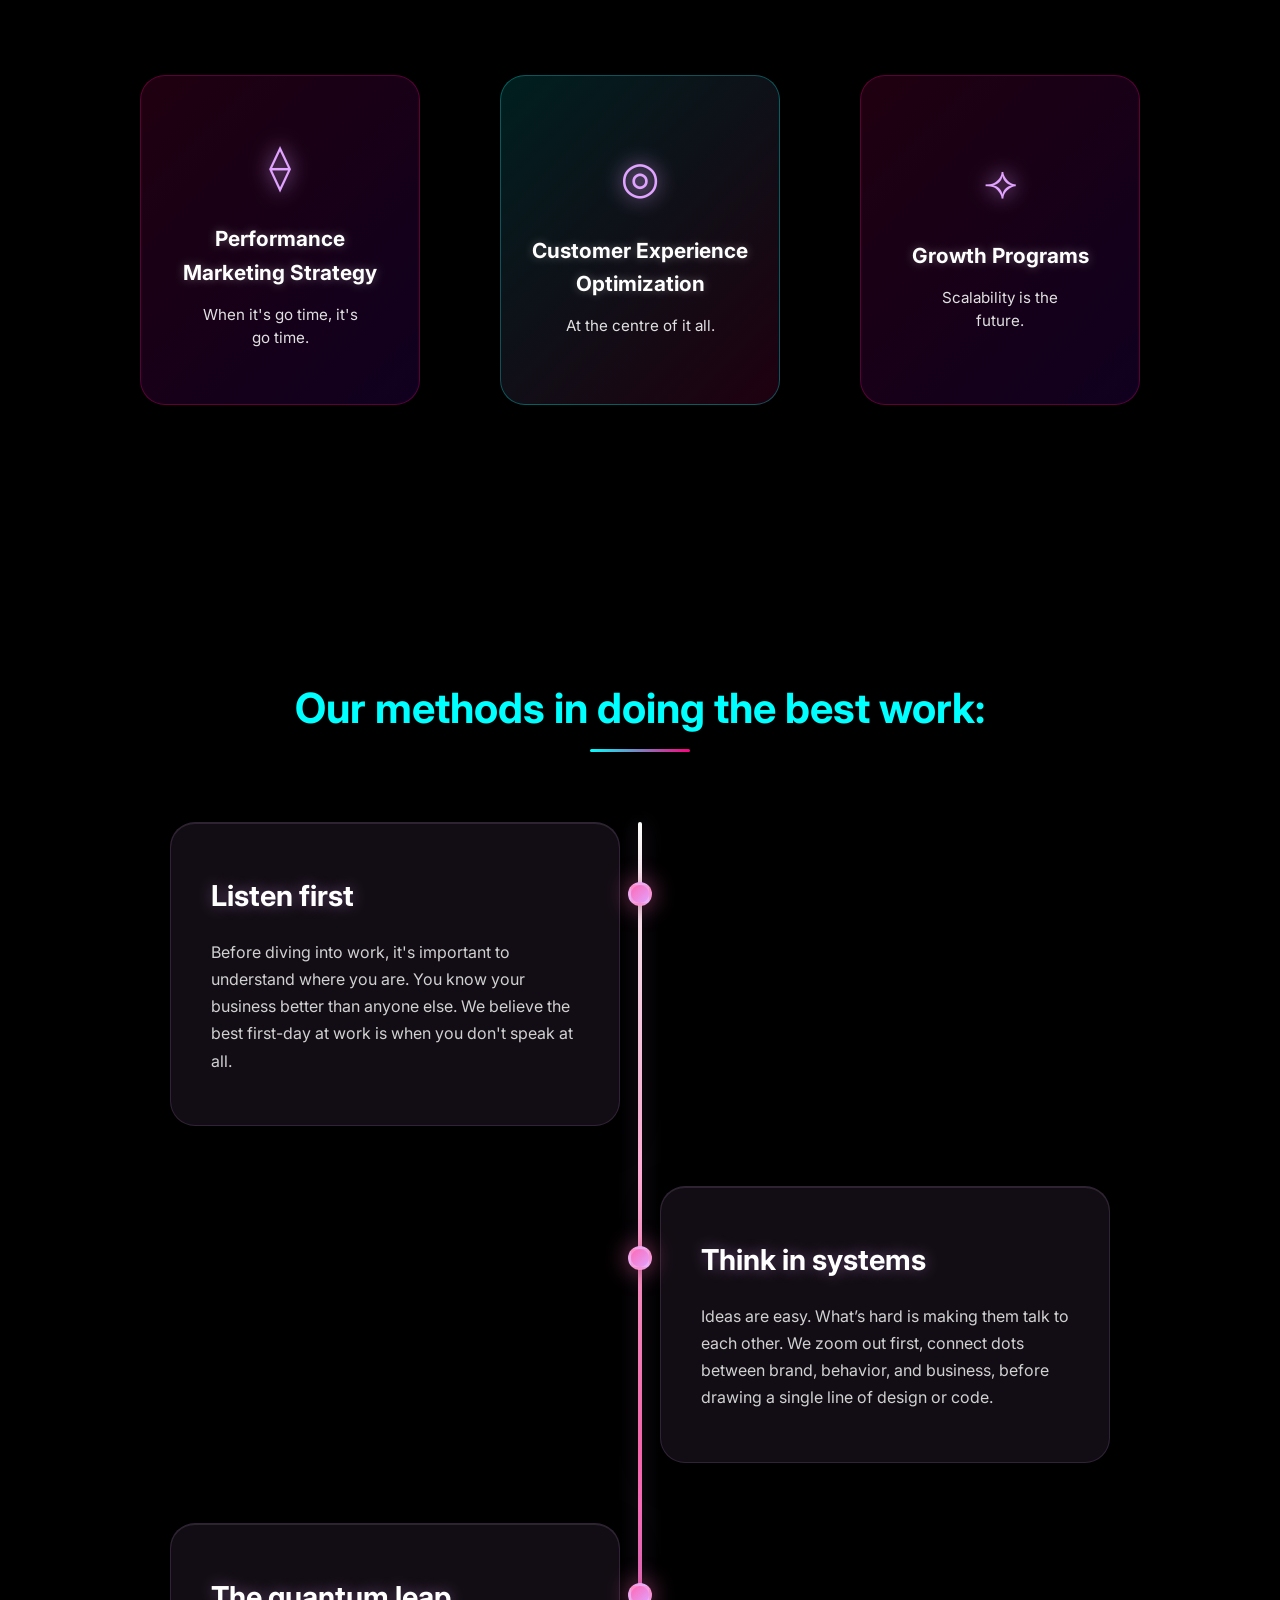
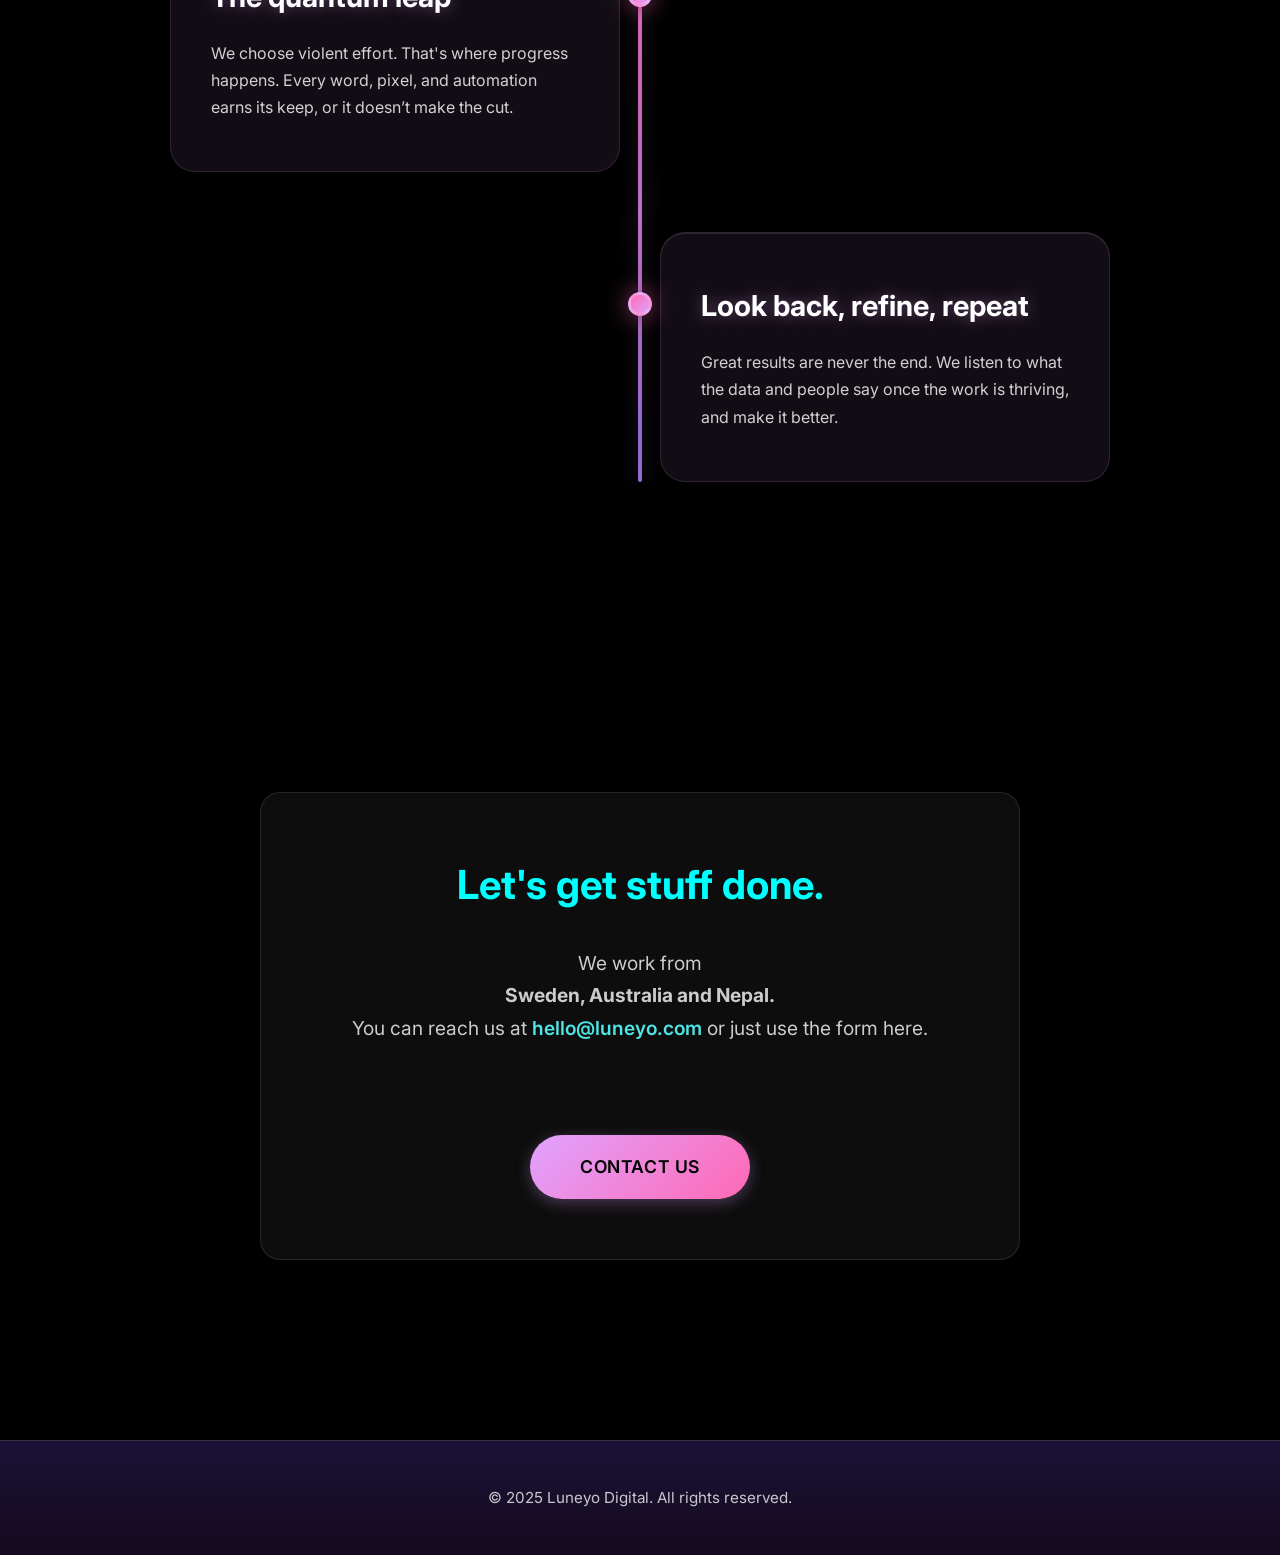
==== commit cac6b699: "Add analytics script to index.html Added analytics script for tracking." ====
--- a/index.html
+++ b/index.html
@@ -2,6 +2,7 @@
 <html lang="en">
 
 <head>
+    <script src="https://analytics.ahrefs.com/analytics.js" data-key="dhEPQlq4FCHGQb/REYWMAQ" async></script>
     <meta charset="UTF-8">
     <meta name="viewport" content="width=device-width, initial-scale=1.0">
     <title>Luneyo Digital</title>
@@ -269,4 +270,4 @@
     <!-- End of HubSpot Embed Code -->
     </body>
 
-</html>+</html>
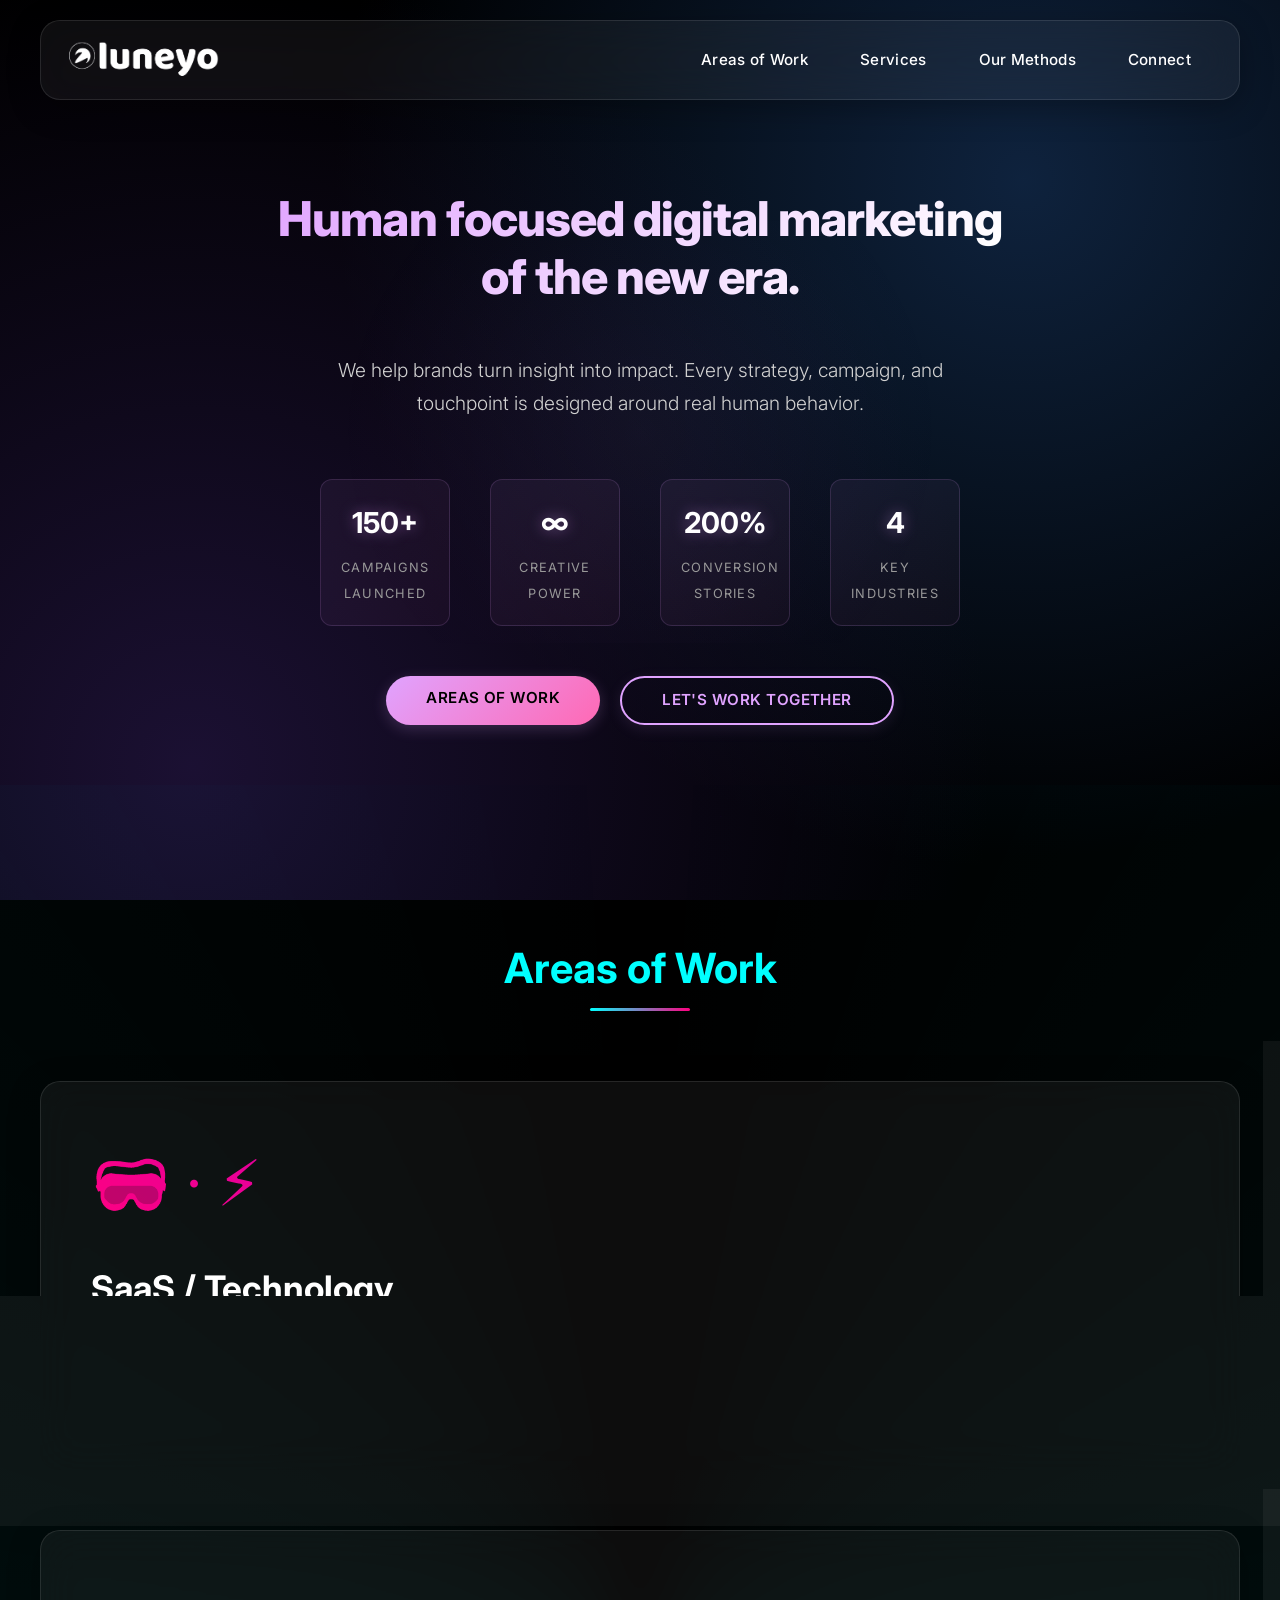
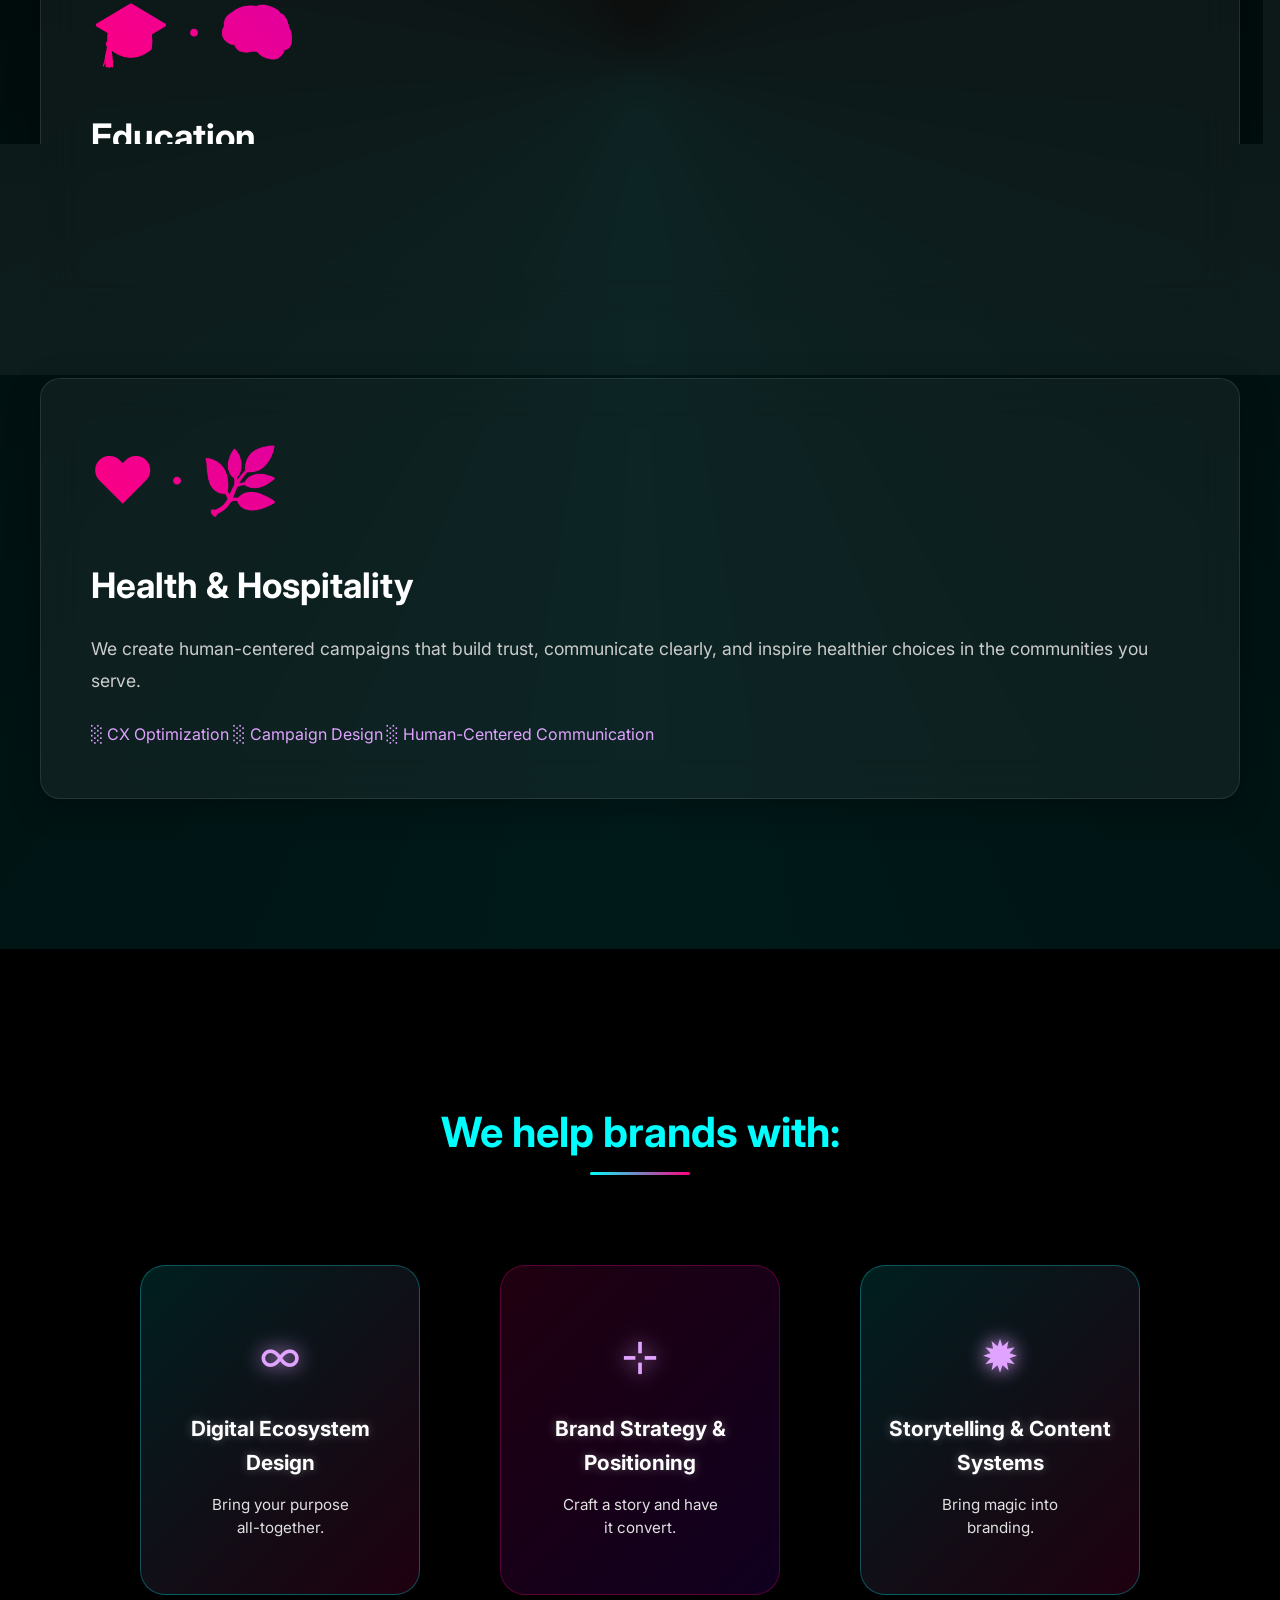
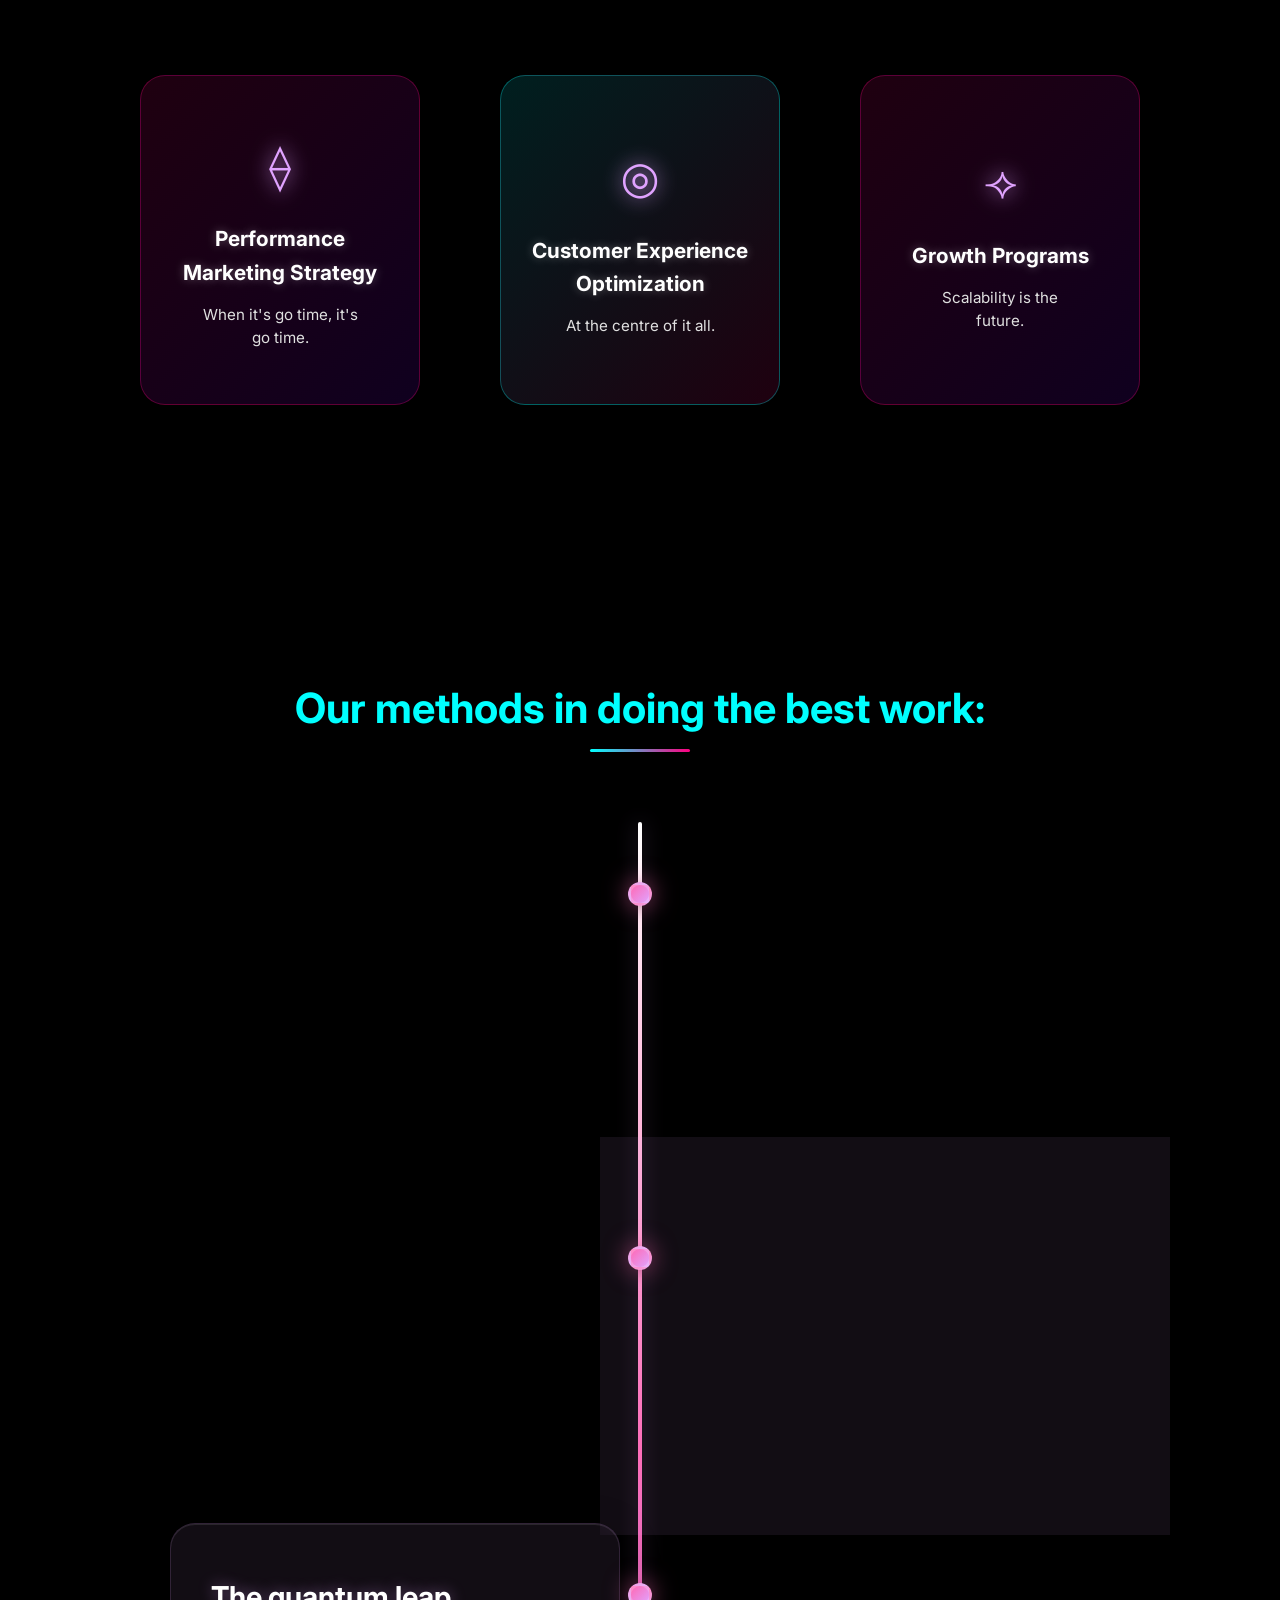
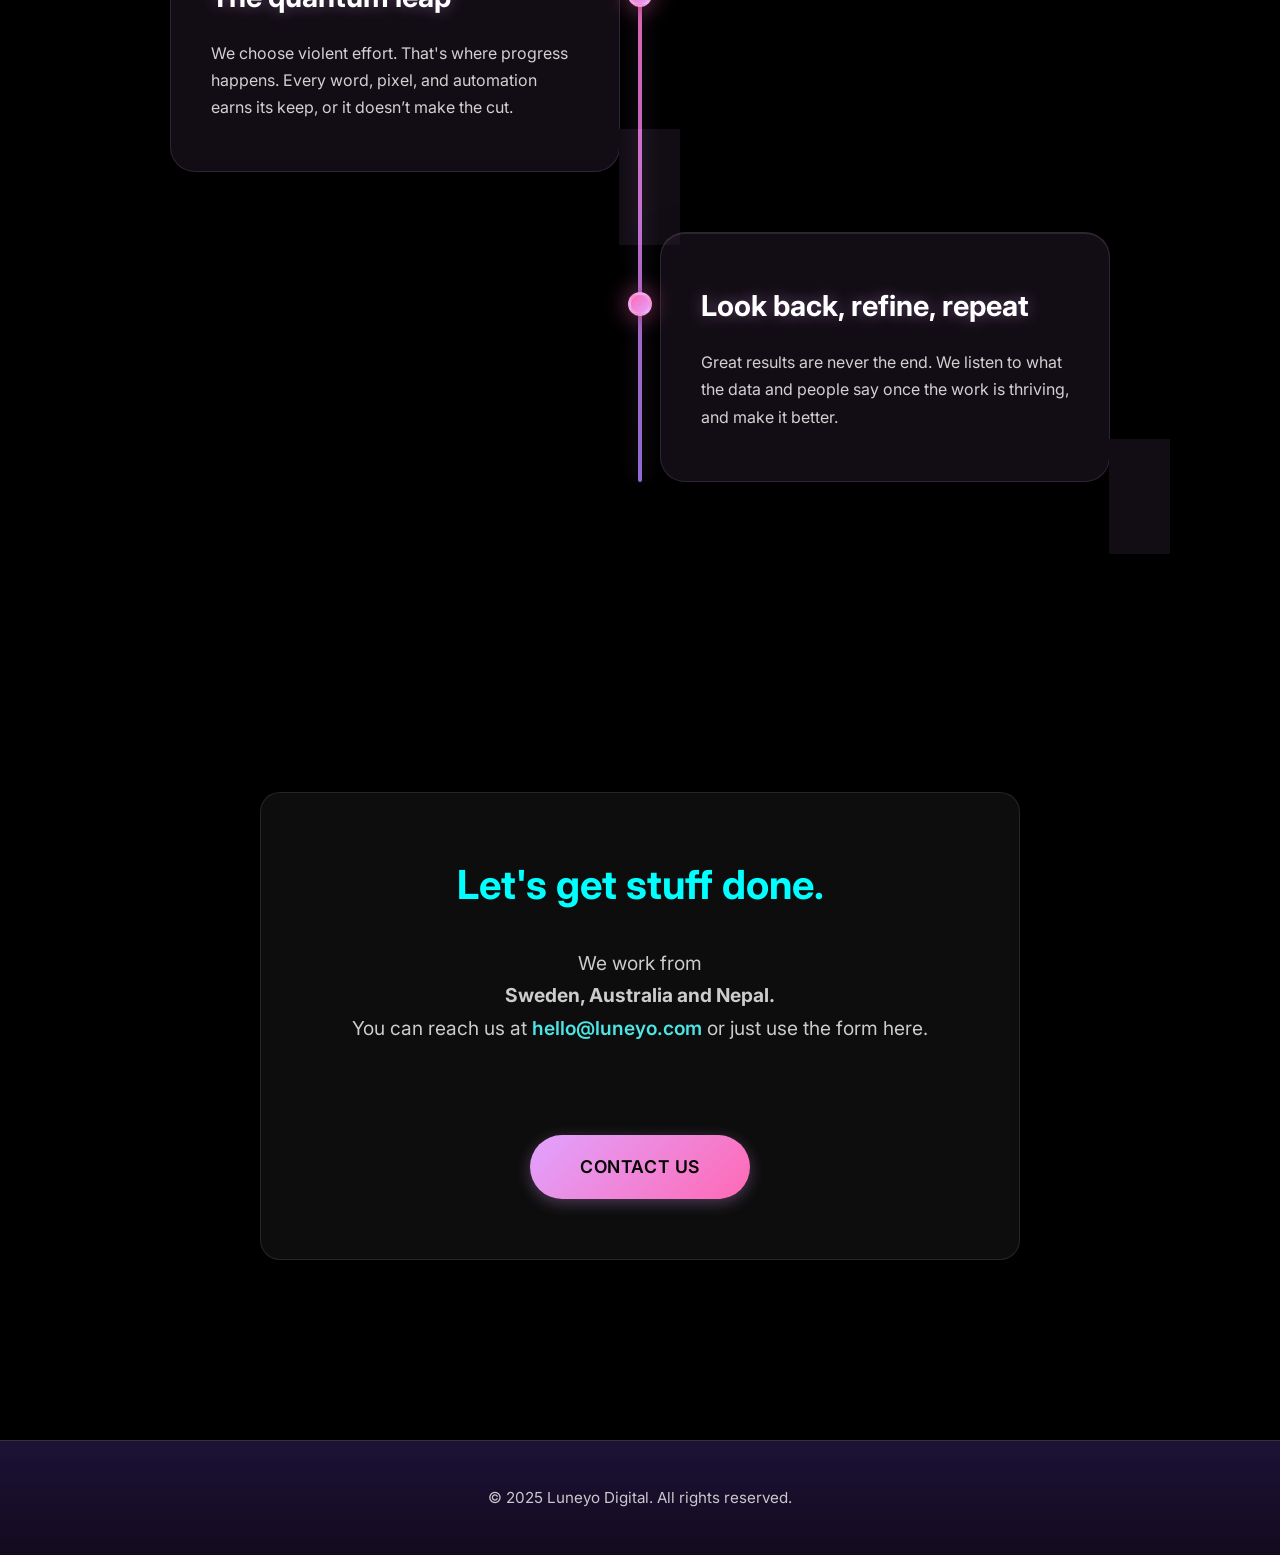
==== commit 61d3c77f: "Add PageSense tracking script to index.html" ====
--- a/index.html
+++ b/index.html
@@ -2,6 +2,7 @@
 <html lang="en">
 
 <head>
+    <script src="https://cdn-eu.pagesense.io/js/20113417023/0bddbcc0d3ef45f1918f0676f7767a69.js"></script>
     <script src="https://analytics.ahrefs.com/analytics.js" data-key="dhEPQlq4FCHGQb/REYWMAQ" async></script>
     <meta charset="UTF-8">
     <meta name="viewport" content="width=device-width, initial-scale=1.0">
